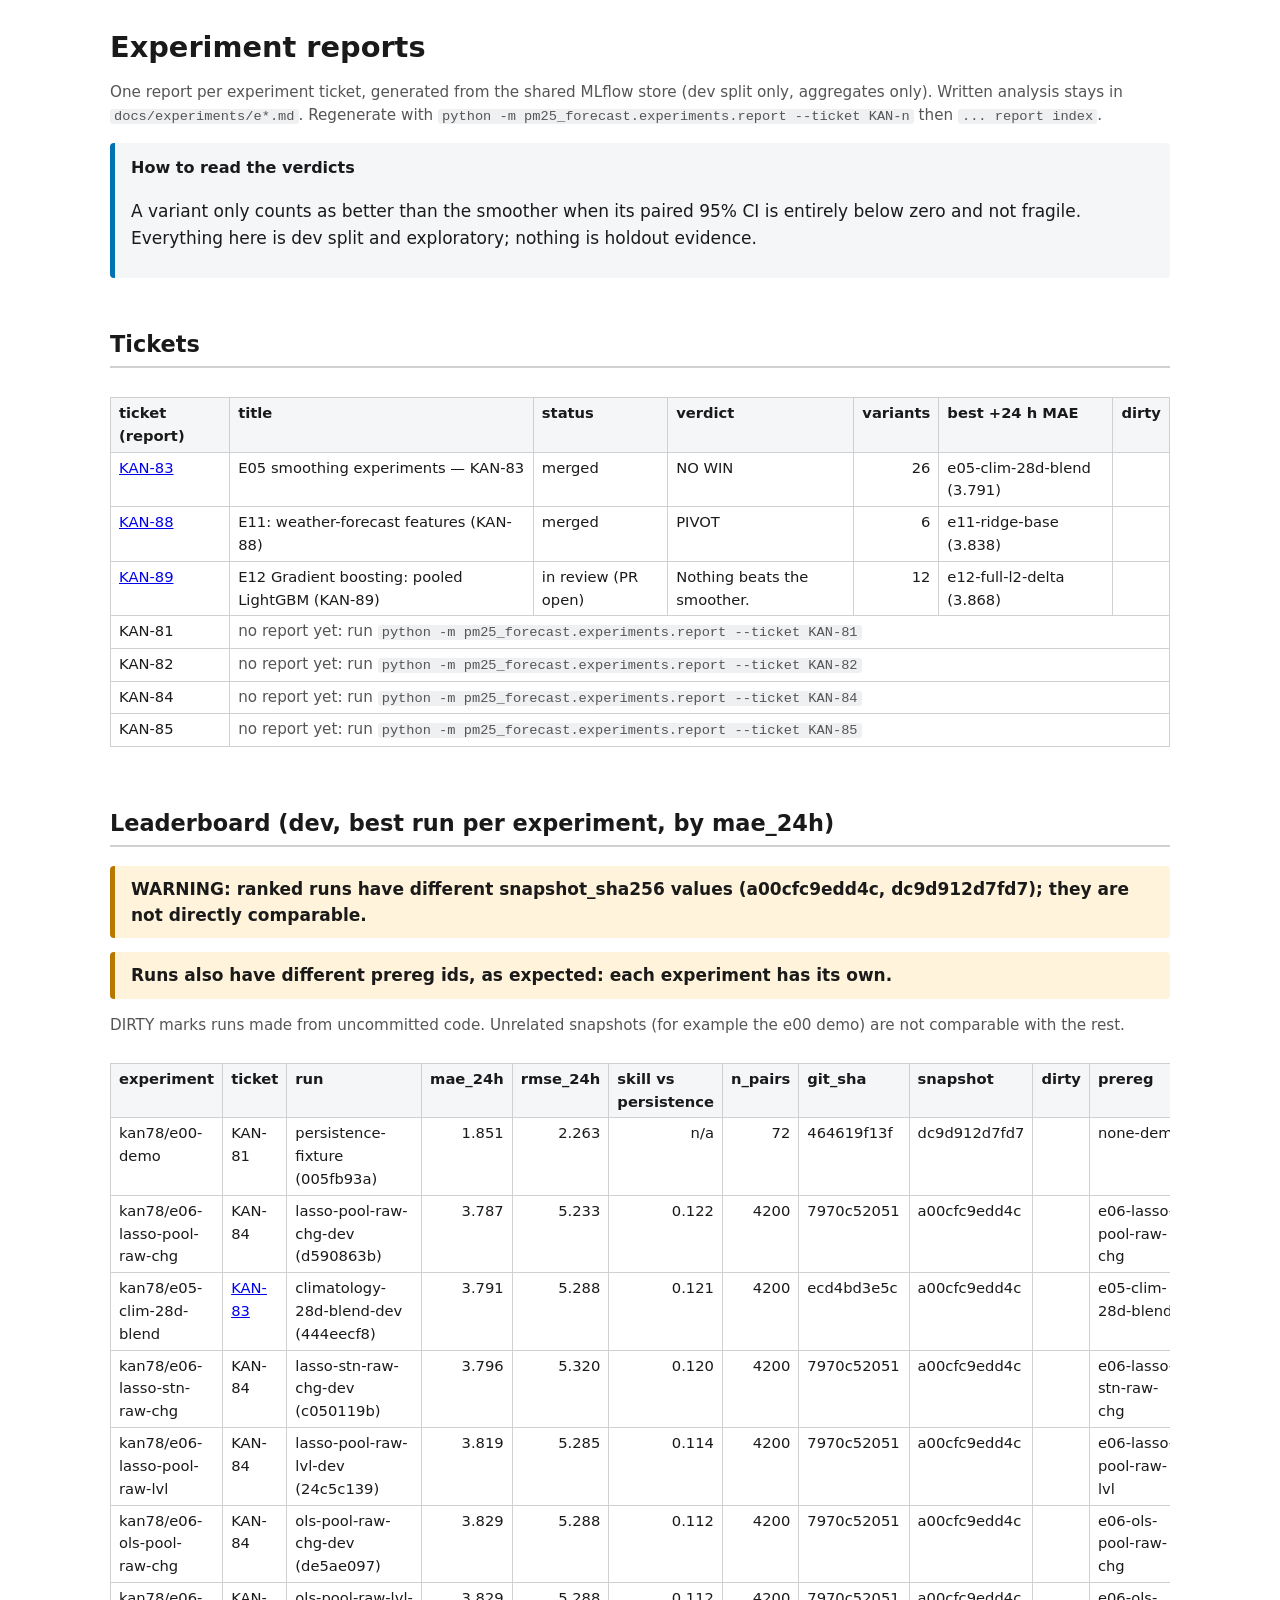
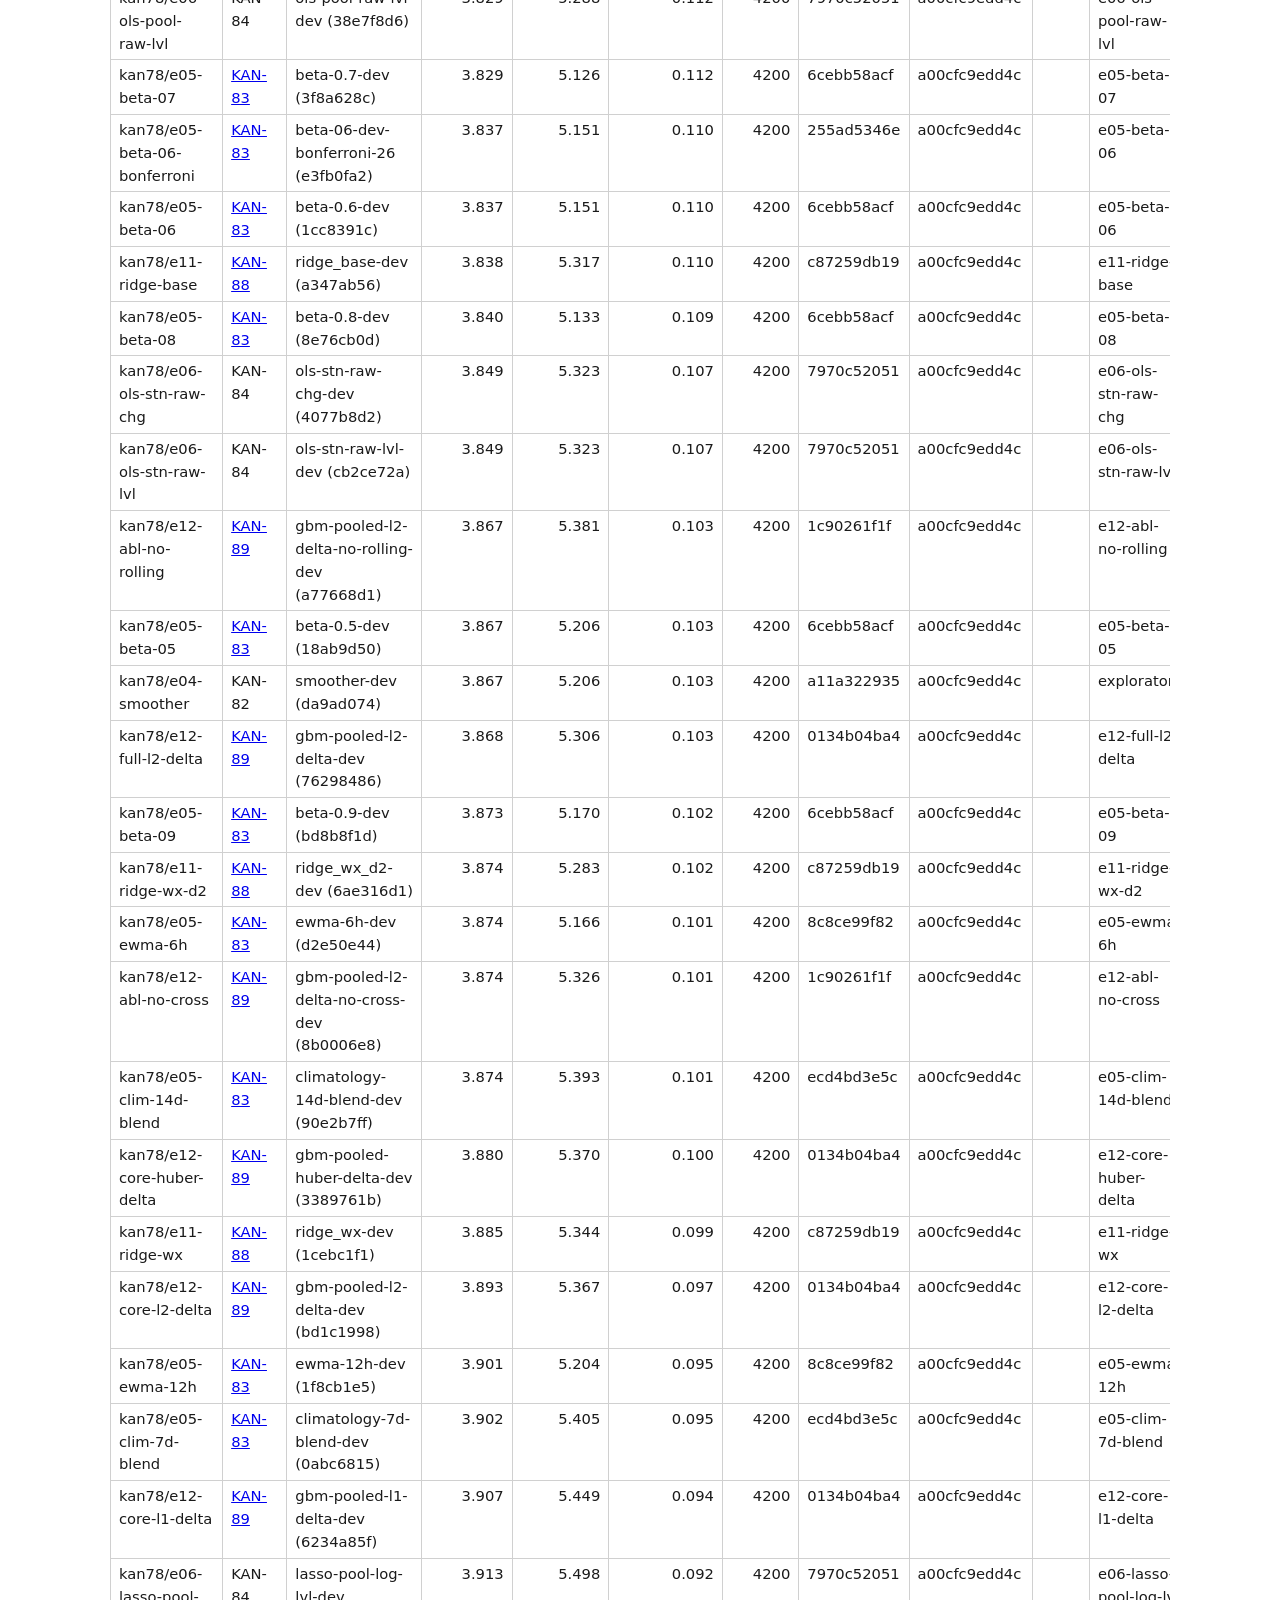
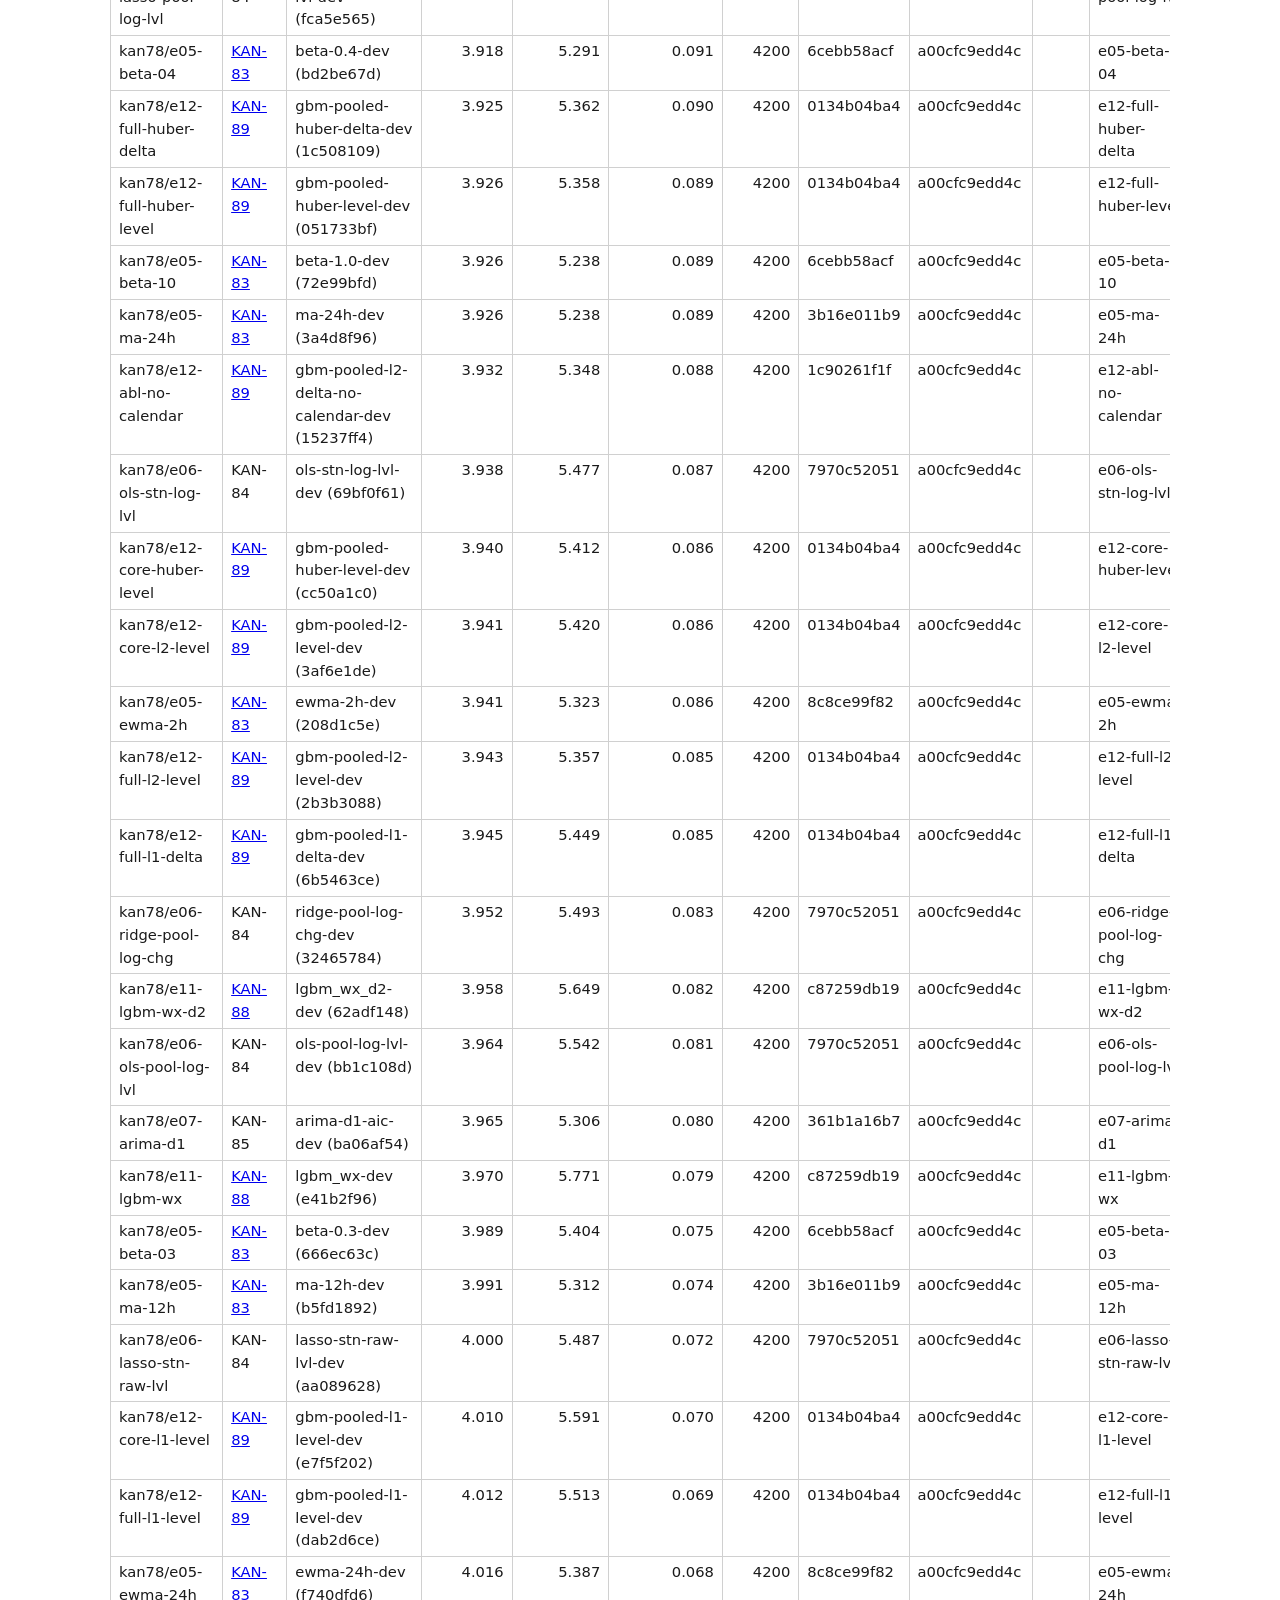
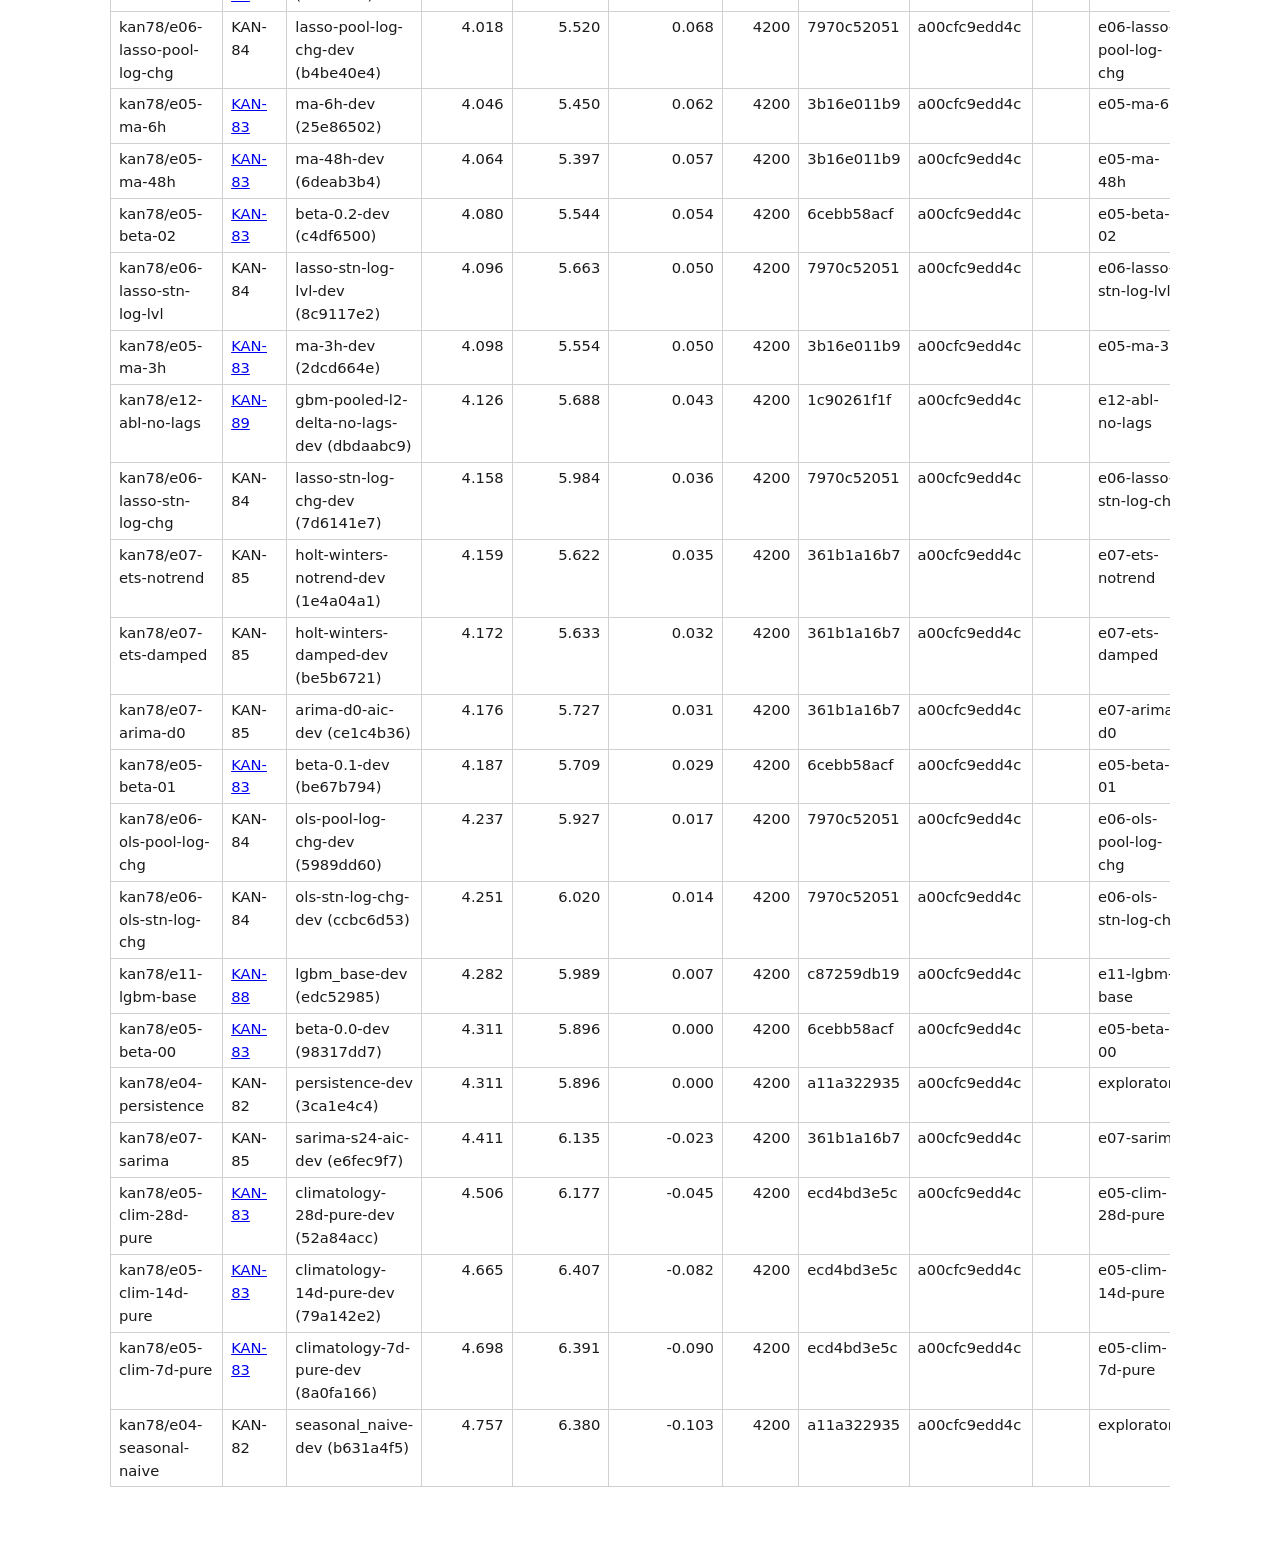
==== docs/experiments/reports/index.html @ 8dc2d12c "KAN-97: HTML experiment report generator, example reports for KAN-83, KAN-88, KAN-89 Co-Authored-By:" ====
<!doctype html><html lang="en"><head><meta charset="utf-8"><meta name="viewport" content="width=device-width,initial-scale=1"><title>Experiment reports</title><style>
:root{--ink:#1a1a1a;--muted:#555;--line:#d0d0d0;--bg:#fff;--soft:#f4f6f8;--blue:#0072B2;--warn:#FFF4DB;--warnb:#B87800}
*{box-sizing:border-box}
body{font:17px/1.55 system-ui,-apple-system,"Segoe UI",Roboto,sans-serif;color:var(--ink);background:var(--bg);margin:0}
main{max-width:1100px;margin:0 auto;padding:24px 20px 64px}
h1{font-size:1.8rem;line-height:1.25;margin:.2em 0}
h2{font-size:1.4rem;margin-top:2.2em;border-bottom:2px solid var(--line);padding-bottom:.2em}
h3{font-size:1.2rem;margin:1.6em 0 .5em}
.meta{color:var(--muted);font-size:.95rem}
.chip{display:inline-block;border:1px solid var(--line);border-radius:12px;padding:1px 10px;margin:2px 4px 2px 0;font-size:.9rem;background:var(--soft)}
.box{background:var(--soft);border-left:5px solid var(--blue);padding:10px 16px;border-radius:4px;margin:14px 0}
.box h4{margin:.2em 0 .4em;font-size:1rem}
.warn{background:var(--warn);border-left-color:var(--warnb)}
.plot-grid{display:grid;grid-template-columns:minmax(0,2fr) minmax(220px,1fr);gap:18px;align-items:start}
@media (max-width:860px){.plot-grid{grid-template-columns:1fr}}
figure{margin:0}
figure img{max-width:100%;height:auto;border:1px solid var(--line)}
figcaption{font-size:.95rem;color:var(--muted);margin-top:6px}
.scroll{overflow-x:auto}
table{border-collapse:collapse;font-size:.92rem;margin:10px 0}
th,td{border:1px solid var(--line);padding:4px 8px;text-align:left;vertical-align:top}
th{background:var(--soft)}
td.n{text-align:right;font-variant-numeric:tabular-nums}
code{background:#eef0f2;padding:0 4px;border-radius:3px;font-size:.9em}
pre{background:#eef0f2;padding:10px;overflow-x:auto}
.tag{font-weight:600}
.narr{border-top:1px solid var(--line);margin-top:8px}
dl dt{font-weight:600;margin-top:.6em}dl dd{margin:0 0 0 1em}
</style></head><body><main><h1>Experiment reports</h1><p class="meta">One report per experiment ticket, generated from the shared MLflow store (dev split only, aggregates only). Written analysis stays in <code>docs/experiments/e*.md</code>. Regenerate with <code>python -m pm25_forecast.experiments.report --ticket KAN-n</code> then <code>... report index</code>.</p><div class="box"><h4>How to read the verdicts</h4><p>A variant only counts as better than the smoother when its paired 95% CI is entirely below zero and not fragile. Everything here is dev split and exploratory; nothing is holdout evidence.</p></div><h2>Tickets</h2><div class='scroll'><table><thead><tr><th>ticket (report)</th><th>title</th><th>status</th><th>verdict</th><th>variants</th><th>best +24 h MAE</th><th>dirty</th></tr></thead><tbody><tr><td><a href="KAN-83.html">KAN-83</a></td><td>E05 smoothing experiments — KAN-83</td><td>merged</td><td>NO WIN</td><td class='n'>26</td><td>e05-clim-28d-blend (3.791)</td><td></td></tr><tr><td><a href="KAN-88.html">KAN-88</a></td><td>E11: weather-forecast features (KAN-88)</td><td>merged</td><td>PIVOT</td><td class='n'>6</td><td>e11-ridge-base (3.838)</td><td></td></tr><tr><td><a href="KAN-89.html">KAN-89</a></td><td>E12 Gradient boosting: pooled LightGBM (KAN-89)</td><td>in review (PR open)</td><td>Nothing beats the smoother.</td><td class='n'>12</td><td>e12-full-l2-delta (3.868)</td><td></td></tr><tr><td>KAN-81</td><td colspan=6 class='meta'>no report yet: run <code>python -m pm25_forecast.experiments.report --ticket KAN-81</code></td></tr><tr><td>KAN-82</td><td colspan=6 class='meta'>no report yet: run <code>python -m pm25_forecast.experiments.report --ticket KAN-82</code></td></tr><tr><td>KAN-84</td><td colspan=6 class='meta'>no report yet: run <code>python -m pm25_forecast.experiments.report --ticket KAN-84</code></td></tr><tr><td>KAN-85</td><td colspan=6 class='meta'>no report yet: run <code>python -m pm25_forecast.experiments.report --ticket KAN-85</code></td></tr></tbody></table></div><h2>Leaderboard (dev, best run per experiment, by mae_24h)</h2><div class="box warn"><strong>WARNING: ranked runs have different snapshot_sha256 values (a00cfc9edd4c, dc9d912d7fd7); they are not directly comparable.</strong></div><div class="box warn"><strong>Runs also have different prereg ids, as expected: each experiment has its own.</strong></div><p class='meta'>DIRTY marks runs made from uncommitted code. Unrelated snapshots (for example the e00 demo) are not comparable with the rest.</p><div class='scroll'><table><thead><tr><th>experiment</th><th>ticket</th><th>run</th><th>mae_24h</th><th>rmse_24h</th><th>skill vs persistence</th><th>n_pairs</th><th>git_sha</th><th>snapshot</th><th>dirty</th><th>prereg</th></tr></thead><tbody><tr><td>kan78/e00-demo</td><td>KAN-81</td><td>persistence-fixture (005fb93a)</td><td class=n>1.851</td><td class=n>2.263</td><td class=n>n/a</td><td class=n>72</td><td>464619f13f</td><td>dc9d912d7fd7</td><td></td><td>none-demo</td></tr><tr><td>kan78/e06-lasso-pool-raw-chg</td><td>KAN-84</td><td>lasso-pool-raw-chg-dev (d590863b)</td><td class=n>3.787</td><td class=n>5.233</td><td class=n>0.122</td><td class=n>4200</td><td>7970c52051</td><td>a00cfc9edd4c</td><td></td><td>e06-lasso-pool-raw-chg</td></tr><tr><td>kan78/e05-clim-28d-blend</td><td><a href="KAN-83.html">KAN-83</a></td><td>climatology-28d-blend-dev (444eecf8)</td><td class=n>3.791</td><td class=n>5.288</td><td class=n>0.121</td><td class=n>4200</td><td>ecd4bd3e5c</td><td>a00cfc9edd4c</td><td></td><td>e05-clim-28d-blend</td></tr><tr><td>kan78/e06-lasso-stn-raw-chg</td><td>KAN-84</td><td>lasso-stn-raw-chg-dev (c050119b)</td><td class=n>3.796</td><td class=n>5.320</td><td class=n>0.120</td><td class=n>4200</td><td>7970c52051</td><td>a00cfc9edd4c</td><td></td><td>e06-lasso-stn-raw-chg</td></tr><tr><td>kan78/e06-lasso-pool-raw-lvl</td><td>KAN-84</td><td>lasso-pool-raw-lvl-dev (24c5c139)</td><td class=n>3.819</td><td class=n>5.285</td><td class=n>0.114</td><td class=n>4200</td><td>7970c52051</td><td>a00cfc9edd4c</td><td></td><td>e06-lasso-pool-raw-lvl</td></tr><tr><td>kan78/e06-ols-pool-raw-chg</td><td>KAN-84</td><td>ols-pool-raw-chg-dev (de5ae097)</td><td class=n>3.829</td><td class=n>5.288</td><td class=n>0.112</td><td class=n>4200</td><td>7970c52051</td><td>a00cfc9edd4c</td><td></td><td>e06-ols-pool-raw-chg</td></tr><tr><td>kan78/e06-ols-pool-raw-lvl</td><td>KAN-84</td><td>ols-pool-raw-lvl-dev (38e7f8d6)</td><td class=n>3.829</td><td class=n>5.288</td><td class=n>0.112</td><td class=n>4200</td><td>7970c52051</td><td>a00cfc9edd4c</td><td></td><td>e06-ols-pool-raw-lvl</td></tr><tr><td>kan78/e05-beta-07</td><td><a href="KAN-83.html">KAN-83</a></td><td>beta-0.7-dev (3f8a628c)</td><td class=n>3.829</td><td class=n>5.126</td><td class=n>0.112</td><td class=n>4200</td><td>6cebb58acf</td><td>a00cfc9edd4c</td><td></td><td>e05-beta-07</td></tr><tr><td>kan78/e05-beta-06-bonferroni</td><td><a href="KAN-83.html">KAN-83</a></td><td>beta-06-dev-bonferroni-26 (e3fb0fa2)</td><td class=n>3.837</td><td class=n>5.151</td><td class=n>0.110</td><td class=n>4200</td><td>255ad5346e</td><td>a00cfc9edd4c</td><td></td><td>e05-beta-06</td></tr><tr><td>kan78/e05-beta-06</td><td><a href="KAN-83.html">KAN-83</a></td><td>beta-0.6-dev (1cc8391c)</td><td class=n>3.837</td><td class=n>5.151</td><td class=n>0.110</td><td class=n>4200</td><td>6cebb58acf</td><td>a00cfc9edd4c</td><td></td><td>e05-beta-06</td></tr><tr><td>kan78/e11-ridge-base</td><td><a href="KAN-88.html">KAN-88</a></td><td>ridge_base-dev (a347ab56)</td><td class=n>3.838</td><td class=n>5.317</td><td class=n>0.110</td><td class=n>4200</td><td>c87259db19</td><td>a00cfc9edd4c</td><td></td><td>e11-ridge-base</td></tr><tr><td>kan78/e05-beta-08</td><td><a href="KAN-83.html">KAN-83</a></td><td>beta-0.8-dev (8e76cb0d)</td><td class=n>3.840</td><td class=n>5.133</td><td class=n>0.109</td><td class=n>4200</td><td>6cebb58acf</td><td>a00cfc9edd4c</td><td></td><td>e05-beta-08</td></tr><tr><td>kan78/e06-ols-stn-raw-chg</td><td>KAN-84</td><td>ols-stn-raw-chg-dev (4077b8d2)</td><td class=n>3.849</td><td class=n>5.323</td><td class=n>0.107</td><td class=n>4200</td><td>7970c52051</td><td>a00cfc9edd4c</td><td></td><td>e06-ols-stn-raw-chg</td></tr><tr><td>kan78/e06-ols-stn-raw-lvl</td><td>KAN-84</td><td>ols-stn-raw-lvl-dev (cb2ce72a)</td><td class=n>3.849</td><td class=n>5.323</td><td class=n>0.107</td><td class=n>4200</td><td>7970c52051</td><td>a00cfc9edd4c</td><td></td><td>e06-ols-stn-raw-lvl</td></tr><tr><td>kan78/e12-abl-no-rolling</td><td><a href="KAN-89.html">KAN-89</a></td><td>gbm-pooled-l2-delta-no-rolling-dev (a77668d1)</td><td class=n>3.867</td><td class=n>5.381</td><td class=n>0.103</td><td class=n>4200</td><td>1c90261f1f</td><td>a00cfc9edd4c</td><td></td><td>e12-abl-no-rolling</td></tr><tr><td>kan78/e05-beta-05</td><td><a href="KAN-83.html">KAN-83</a></td><td>beta-0.5-dev (18ab9d50)</td><td class=n>3.867</td><td class=n>5.206</td><td class=n>0.103</td><td class=n>4200</td><td>6cebb58acf</td><td>a00cfc9edd4c</td><td></td><td>e05-beta-05</td></tr><tr><td>kan78/e04-smoother</td><td>KAN-82</td><td>smoother-dev (da9ad074)</td><td class=n>3.867</td><td class=n>5.206</td><td class=n>0.103</td><td class=n>4200</td><td>a11a322935</td><td>a00cfc9edd4c</td><td></td><td>exploratory</td></tr><tr><td>kan78/e12-full-l2-delta</td><td><a href="KAN-89.html">KAN-89</a></td><td>gbm-pooled-l2-delta-dev (76298486)</td><td class=n>3.868</td><td class=n>5.306</td><td class=n>0.103</td><td class=n>4200</td><td>0134b04ba4</td><td>a00cfc9edd4c</td><td></td><td>e12-full-l2-delta</td></tr><tr><td>kan78/e05-beta-09</td><td><a href="KAN-83.html">KAN-83</a></td><td>beta-0.9-dev (bd8b8f1d)</td><td class=n>3.873</td><td class=n>5.170</td><td class=n>0.102</td><td class=n>4200</td><td>6cebb58acf</td><td>a00cfc9edd4c</td><td></td><td>e05-beta-09</td></tr><tr><td>kan78/e11-ridge-wx-d2</td><td><a href="KAN-88.html">KAN-88</a></td><td>ridge_wx_d2-dev (6ae316d1)</td><td class=n>3.874</td><td class=n>5.283</td><td class=n>0.102</td><td class=n>4200</td><td>c87259db19</td><td>a00cfc9edd4c</td><td></td><td>e11-ridge-wx-d2</td></tr><tr><td>kan78/e05-ewma-6h</td><td><a href="KAN-83.html">KAN-83</a></td><td>ewma-6h-dev (d2e50e44)</td><td class=n>3.874</td><td class=n>5.166</td><td class=n>0.101</td><td class=n>4200</td><td>8c8ce99f82</td><td>a00cfc9edd4c</td><td></td><td>e05-ewma-6h</td></tr><tr><td>kan78/e12-abl-no-cross</td><td><a href="KAN-89.html">KAN-89</a></td><td>gbm-pooled-l2-delta-no-cross-dev (8b0006e8)</td><td class=n>3.874</td><td class=n>5.326</td><td class=n>0.101</td><td class=n>4200</td><td>1c90261f1f</td><td>a00cfc9edd4c</td><td></td><td>e12-abl-no-cross</td></tr><tr><td>kan78/e05-clim-14d-blend</td><td><a href="KAN-83.html">KAN-83</a></td><td>climatology-14d-blend-dev (90e2b7ff)</td><td class=n>3.874</td><td class=n>5.393</td><td class=n>0.101</td><td class=n>4200</td><td>ecd4bd3e5c</td><td>a00cfc9edd4c</td><td></td><td>e05-clim-14d-blend</td></tr><tr><td>kan78/e12-core-huber-delta</td><td><a href="KAN-89.html">KAN-89</a></td><td>gbm-pooled-huber-delta-dev (3389761b)</td><td class=n>3.880</td><td class=n>5.370</td><td class=n>0.100</td><td class=n>4200</td><td>0134b04ba4</td><td>a00cfc9edd4c</td><td></td><td>e12-core-huber-delta</td></tr><tr><td>kan78/e11-ridge-wx</td><td><a href="KAN-88.html">KAN-88</a></td><td>ridge_wx-dev (1cebc1f1)</td><td class=n>3.885</td><td class=n>5.344</td><td class=n>0.099</td><td class=n>4200</td><td>c87259db19</td><td>a00cfc9edd4c</td><td></td><td>e11-ridge-wx</td></tr><tr><td>kan78/e12-core-l2-delta</td><td><a href="KAN-89.html">KAN-89</a></td><td>gbm-pooled-l2-delta-dev (bd1c1998)</td><td class=n>3.893</td><td class=n>5.367</td><td class=n>0.097</td><td class=n>4200</td><td>0134b04ba4</td><td>a00cfc9edd4c</td><td></td><td>e12-core-l2-delta</td></tr><tr><td>kan78/e05-ewma-12h</td><td><a href="KAN-83.html">KAN-83</a></td><td>ewma-12h-dev (1f8cb1e5)</td><td class=n>3.901</td><td class=n>5.204</td><td class=n>0.095</td><td class=n>4200</td><td>8c8ce99f82</td><td>a00cfc9edd4c</td><td></td><td>e05-ewma-12h</td></tr><tr><td>kan78/e05-clim-7d-blend</td><td><a href="KAN-83.html">KAN-83</a></td><td>climatology-7d-blend-dev (0abc6815)</td><td class=n>3.902</td><td class=n>5.405</td><td class=n>0.095</td><td class=n>4200</td><td>ecd4bd3e5c</td><td>a00cfc9edd4c</td><td></td><td>e05-clim-7d-blend</td></tr><tr><td>kan78/e12-core-l1-delta</td><td><a href="KAN-89.html">KAN-89</a></td><td>gbm-pooled-l1-delta-dev (6234a85f)</td><td class=n>3.907</td><td class=n>5.449</td><td class=n>0.094</td><td class=n>4200</td><td>0134b04ba4</td><td>a00cfc9edd4c</td><td></td><td>e12-core-l1-delta</td></tr><tr><td>kan78/e06-lasso-pool-log-lvl</td><td>KAN-84</td><td>lasso-pool-log-lvl-dev (fca5e565)</td><td class=n>3.913</td><td class=n>5.498</td><td class=n>0.092</td><td class=n>4200</td><td>7970c52051</td><td>a00cfc9edd4c</td><td></td><td>e06-lasso-pool-log-lvl</td></tr><tr><td>kan78/e05-beta-04</td><td><a href="KAN-83.html">KAN-83</a></td><td>beta-0.4-dev (bd2be67d)</td><td class=n>3.918</td><td class=n>5.291</td><td class=n>0.091</td><td class=n>4200</td><td>6cebb58acf</td><td>a00cfc9edd4c</td><td></td><td>e05-beta-04</td></tr><tr><td>kan78/e12-full-huber-delta</td><td><a href="KAN-89.html">KAN-89</a></td><td>gbm-pooled-huber-delta-dev (1c508109)</td><td class=n>3.925</td><td class=n>5.362</td><td class=n>0.090</td><td class=n>4200</td><td>0134b04ba4</td><td>a00cfc9edd4c</td><td></td><td>e12-full-huber-delta</td></tr><tr><td>kan78/e12-full-huber-level</td><td><a href="KAN-89.html">KAN-89</a></td><td>gbm-pooled-huber-level-dev (051733bf)</td><td class=n>3.926</td><td class=n>5.358</td><td class=n>0.089</td><td class=n>4200</td><td>0134b04ba4</td><td>a00cfc9edd4c</td><td></td><td>e12-full-huber-level</td></tr><tr><td>kan78/e05-beta-10</td><td><a href="KAN-83.html">KAN-83</a></td><td>beta-1.0-dev (72e99bfd)</td><td class=n>3.926</td><td class=n>5.238</td><td class=n>0.089</td><td class=n>4200</td><td>6cebb58acf</td><td>a00cfc9edd4c</td><td></td><td>e05-beta-10</td></tr><tr><td>kan78/e05-ma-24h</td><td><a href="KAN-83.html">KAN-83</a></td><td>ma-24h-dev (3a4d8f96)</td><td class=n>3.926</td><td class=n>5.238</td><td class=n>0.089</td><td class=n>4200</td><td>3b16e011b9</td><td>a00cfc9edd4c</td><td></td><td>e05-ma-24h</td></tr><tr><td>kan78/e12-abl-no-calendar</td><td><a href="KAN-89.html">KAN-89</a></td><td>gbm-pooled-l2-delta-no-calendar-dev (15237ff4)</td><td class=n>3.932</td><td class=n>5.348</td><td class=n>0.088</td><td class=n>4200</td><td>1c90261f1f</td><td>a00cfc9edd4c</td><td></td><td>e12-abl-no-calendar</td></tr><tr><td>kan78/e06-ols-stn-log-lvl</td><td>KAN-84</td><td>ols-stn-log-lvl-dev (69bf0f61)</td><td class=n>3.938</td><td class=n>5.477</td><td class=n>0.087</td><td class=n>4200</td><td>7970c52051</td><td>a00cfc9edd4c</td><td></td><td>e06-ols-stn-log-lvl</td></tr><tr><td>kan78/e12-core-huber-level</td><td><a href="KAN-89.html">KAN-89</a></td><td>gbm-pooled-huber-level-dev (cc50a1c0)</td><td class=n>3.940</td><td class=n>5.412</td><td class=n>0.086</td><td class=n>4200</td><td>0134b04ba4</td><td>a00cfc9edd4c</td><td></td><td>e12-core-huber-level</td></tr><tr><td>kan78/e12-core-l2-level</td><td><a href="KAN-89.html">KAN-89</a></td><td>gbm-pooled-l2-level-dev (3af6e1de)</td><td class=n>3.941</td><td class=n>5.420</td><td class=n>0.086</td><td class=n>4200</td><td>0134b04ba4</td><td>a00cfc9edd4c</td><td></td><td>e12-core-l2-level</td></tr><tr><td>kan78/e05-ewma-2h</td><td><a href="KAN-83.html">KAN-83</a></td><td>ewma-2h-dev (208d1c5e)</td><td class=n>3.941</td><td class=n>5.323</td><td class=n>0.086</td><td class=n>4200</td><td>8c8ce99f82</td><td>a00cfc9edd4c</td><td></td><td>e05-ewma-2h</td></tr><tr><td>kan78/e12-full-l2-level</td><td><a href="KAN-89.html">KAN-89</a></td><td>gbm-pooled-l2-level-dev (2b3b3088)</td><td class=n>3.943</td><td class=n>5.357</td><td class=n>0.085</td><td class=n>4200</td><td>0134b04ba4</td><td>a00cfc9edd4c</td><td></td><td>e12-full-l2-level</td></tr><tr><td>kan78/e12-full-l1-delta</td><td><a href="KAN-89.html">KAN-89</a></td><td>gbm-pooled-l1-delta-dev (6b5463ce)</td><td class=n>3.945</td><td class=n>5.449</td><td class=n>0.085</td><td class=n>4200</td><td>0134b04ba4</td><td>a00cfc9edd4c</td><td></td><td>e12-full-l1-delta</td></tr><tr><td>kan78/e06-ridge-pool-log-chg</td><td>KAN-84</td><td>ridge-pool-log-chg-dev (32465784)</td><td class=n>3.952</td><td class=n>5.493</td><td class=n>0.083</td><td class=n>4200</td><td>7970c52051</td><td>a00cfc9edd4c</td><td></td><td>e06-ridge-pool-log-chg</td></tr><tr><td>kan78/e11-lgbm-wx-d2</td><td><a href="KAN-88.html">KAN-88</a></td><td>lgbm_wx_d2-dev (62adf148)</td><td class=n>3.958</td><td class=n>5.649</td><td class=n>0.082</td><td class=n>4200</td><td>c87259db19</td><td>a00cfc9edd4c</td><td></td><td>e11-lgbm-wx-d2</td></tr><tr><td>kan78/e06-ols-pool-log-lvl</td><td>KAN-84</td><td>ols-pool-log-lvl-dev (bb1c108d)</td><td class=n>3.964</td><td class=n>5.542</td><td class=n>0.081</td><td class=n>4200</td><td>7970c52051</td><td>a00cfc9edd4c</td><td></td><td>e06-ols-pool-log-lvl</td></tr><tr><td>kan78/e07-arima-d1</td><td>KAN-85</td><td>arima-d1-aic-dev (ba06af54)</td><td class=n>3.965</td><td class=n>5.306</td><td class=n>0.080</td><td class=n>4200</td><td>361b1a16b7</td><td>a00cfc9edd4c</td><td></td><td>e07-arima-d1</td></tr><tr><td>kan78/e11-lgbm-wx</td><td><a href="KAN-88.html">KAN-88</a></td><td>lgbm_wx-dev (e41b2f96)</td><td class=n>3.970</td><td class=n>5.771</td><td class=n>0.079</td><td class=n>4200</td><td>c87259db19</td><td>a00cfc9edd4c</td><td></td><td>e11-lgbm-wx</td></tr><tr><td>kan78/e05-beta-03</td><td><a href="KAN-83.html">KAN-83</a></td><td>beta-0.3-dev (666ec63c)</td><td class=n>3.989</td><td class=n>5.404</td><td class=n>0.075</td><td class=n>4200</td><td>6cebb58acf</td><td>a00cfc9edd4c</td><td></td><td>e05-beta-03</td></tr><tr><td>kan78/e05-ma-12h</td><td><a href="KAN-83.html">KAN-83</a></td><td>ma-12h-dev (b5fd1892)</td><td class=n>3.991</td><td class=n>5.312</td><td class=n>0.074</td><td class=n>4200</td><td>3b16e011b9</td><td>a00cfc9edd4c</td><td></td><td>e05-ma-12h</td></tr><tr><td>kan78/e06-lasso-stn-raw-lvl</td><td>KAN-84</td><td>lasso-stn-raw-lvl-dev (aa089628)</td><td class=n>4.000</td><td class=n>5.487</td><td class=n>0.072</td><td class=n>4200</td><td>7970c52051</td><td>a00cfc9edd4c</td><td></td><td>e06-lasso-stn-raw-lvl</td></tr><tr><td>kan78/e12-core-l1-level</td><td><a href="KAN-89.html">KAN-89</a></td><td>gbm-pooled-l1-level-dev (e7f5f202)</td><td class=n>4.010</td><td class=n>5.591</td><td class=n>0.070</td><td class=n>4200</td><td>0134b04ba4</td><td>a00cfc9edd4c</td><td></td><td>e12-core-l1-level</td></tr><tr><td>kan78/e12-full-l1-level</td><td><a href="KAN-89.html">KAN-89</a></td><td>gbm-pooled-l1-level-dev (dab2d6ce)</td><td class=n>4.012</td><td class=n>5.513</td><td class=n>0.069</td><td class=n>4200</td><td>0134b04ba4</td><td>a00cfc9edd4c</td><td></td><td>e12-full-l1-level</td></tr><tr><td>kan78/e05-ewma-24h</td><td><a href="KAN-83.html">KAN-83</a></td><td>ewma-24h-dev (f740dfd6)</td><td class=n>4.016</td><td class=n>5.387</td><td class=n>0.068</td><td class=n>4200</td><td>8c8ce99f82</td><td>a00cfc9edd4c</td><td></td><td>e05-ewma-24h</td></tr><tr><td>kan78/e06-lasso-pool-log-chg</td><td>KAN-84</td><td>lasso-pool-log-chg-dev (b4be40e4)</td><td class=n>4.018</td><td class=n>5.520</td><td class=n>0.068</td><td class=n>4200</td><td>7970c52051</td><td>a00cfc9edd4c</td><td></td><td>e06-lasso-pool-log-chg</td></tr><tr><td>kan78/e05-ma-6h</td><td><a href="KAN-83.html">KAN-83</a></td><td>ma-6h-dev (25e86502)</td><td class=n>4.046</td><td class=n>5.450</td><td class=n>0.062</td><td class=n>4200</td><td>3b16e011b9</td><td>a00cfc9edd4c</td><td></td><td>e05-ma-6h</td></tr><tr><td>kan78/e05-ma-48h</td><td><a href="KAN-83.html">KAN-83</a></td><td>ma-48h-dev (6deab3b4)</td><td class=n>4.064</td><td class=n>5.397</td><td class=n>0.057</td><td class=n>4200</td><td>3b16e011b9</td><td>a00cfc9edd4c</td><td></td><td>e05-ma-48h</td></tr><tr><td>kan78/e05-beta-02</td><td><a href="KAN-83.html">KAN-83</a></td><td>beta-0.2-dev (c4df6500)</td><td class=n>4.080</td><td class=n>5.544</td><td class=n>0.054</td><td class=n>4200</td><td>6cebb58acf</td><td>a00cfc9edd4c</td><td></td><td>e05-beta-02</td></tr><tr><td>kan78/e06-lasso-stn-log-lvl</td><td>KAN-84</td><td>lasso-stn-log-lvl-dev (8c9117e2)</td><td class=n>4.096</td><td class=n>5.663</td><td class=n>0.050</td><td class=n>4200</td><td>7970c52051</td><td>a00cfc9edd4c</td><td></td><td>e06-lasso-stn-log-lvl</td></tr><tr><td>kan78/e05-ma-3h</td><td><a href="KAN-83.html">KAN-83</a></td><td>ma-3h-dev (2dcd664e)</td><td class=n>4.098</td><td class=n>5.554</td><td class=n>0.050</td><td class=n>4200</td><td>3b16e011b9</td><td>a00cfc9edd4c</td><td></td><td>e05-ma-3h</td></tr><tr><td>kan78/e12-abl-no-lags</td><td><a href="KAN-89.html">KAN-89</a></td><td>gbm-pooled-l2-delta-no-lags-dev (dbdaabc9)</td><td class=n>4.126</td><td class=n>5.688</td><td class=n>0.043</td><td class=n>4200</td><td>1c90261f1f</td><td>a00cfc9edd4c</td><td></td><td>e12-abl-no-lags</td></tr><tr><td>kan78/e06-lasso-stn-log-chg</td><td>KAN-84</td><td>lasso-stn-log-chg-dev (7d6141e7)</td><td class=n>4.158</td><td class=n>5.984</td><td class=n>0.036</td><td class=n>4200</td><td>7970c52051</td><td>a00cfc9edd4c</td><td></td><td>e06-lasso-stn-log-chg</td></tr><tr><td>kan78/e07-ets-notrend</td><td>KAN-85</td><td>holt-winters-notrend-dev (1e4a04a1)</td><td class=n>4.159</td><td class=n>5.622</td><td class=n>0.035</td><td class=n>4200</td><td>361b1a16b7</td><td>a00cfc9edd4c</td><td></td><td>e07-ets-notrend</td></tr><tr><td>kan78/e07-ets-damped</td><td>KAN-85</td><td>holt-winters-damped-dev (be5b6721)</td><td class=n>4.172</td><td class=n>5.633</td><td class=n>0.032</td><td class=n>4200</td><td>361b1a16b7</td><td>a00cfc9edd4c</td><td></td><td>e07-ets-damped</td></tr><tr><td>kan78/e07-arima-d0</td><td>KAN-85</td><td>arima-d0-aic-dev (ce1c4b36)</td><td class=n>4.176</td><td class=n>5.727</td><td class=n>0.031</td><td class=n>4200</td><td>361b1a16b7</td><td>a00cfc9edd4c</td><td></td><td>e07-arima-d0</td></tr><tr><td>kan78/e05-beta-01</td><td><a href="KAN-83.html">KAN-83</a></td><td>beta-0.1-dev (be67b794)</td><td class=n>4.187</td><td class=n>5.709</td><td class=n>0.029</td><td class=n>4200</td><td>6cebb58acf</td><td>a00cfc9edd4c</td><td></td><td>e05-beta-01</td></tr><tr><td>kan78/e06-ols-pool-log-chg</td><td>KAN-84</td><td>ols-pool-log-chg-dev (5989dd60)</td><td class=n>4.237</td><td class=n>5.927</td><td class=n>0.017</td><td class=n>4200</td><td>7970c52051</td><td>a00cfc9edd4c</td><td></td><td>e06-ols-pool-log-chg</td></tr><tr><td>kan78/e06-ols-stn-log-chg</td><td>KAN-84</td><td>ols-stn-log-chg-dev (ccbc6d53)</td><td class=n>4.251</td><td class=n>6.020</td><td class=n>0.014</td><td class=n>4200</td><td>7970c52051</td><td>a00cfc9edd4c</td><td></td><td>e06-ols-stn-log-chg</td></tr><tr><td>kan78/e11-lgbm-base</td><td><a href="KAN-88.html">KAN-88</a></td><td>lgbm_base-dev (edc52985)</td><td class=n>4.282</td><td class=n>5.989</td><td class=n>0.007</td><td class=n>4200</td><td>c87259db19</td><td>a00cfc9edd4c</td><td></td><td>e11-lgbm-base</td></tr><tr><td>kan78/e05-beta-00</td><td><a href="KAN-83.html">KAN-83</a></td><td>beta-0.0-dev (98317dd7)</td><td class=n>4.311</td><td class=n>5.896</td><td class=n>0.000</td><td class=n>4200</td><td>6cebb58acf</td><td>a00cfc9edd4c</td><td></td><td>e05-beta-00</td></tr><tr><td>kan78/e04-persistence</td><td>KAN-82</td><td>persistence-dev (3ca1e4c4)</td><td class=n>4.311</td><td class=n>5.896</td><td class=n>0.000</td><td class=n>4200</td><td>a11a322935</td><td>a00cfc9edd4c</td><td></td><td>exploratory</td></tr><tr><td>kan78/e07-sarima</td><td>KAN-85</td><td>sarima-s24-aic-dev (e6fec9f7)</td><td class=n>4.411</td><td class=n>6.135</td><td class=n>-0.023</td><td class=n>4200</td><td>361b1a16b7</td><td>a00cfc9edd4c</td><td></td><td>e07-sarima</td></tr><tr><td>kan78/e05-clim-28d-pure</td><td><a href="KAN-83.html">KAN-83</a></td><td>climatology-28d-pure-dev (52a84acc)</td><td class=n>4.506</td><td class=n>6.177</td><td class=n>-0.045</td><td class=n>4200</td><td>ecd4bd3e5c</td><td>a00cfc9edd4c</td><td></td><td>e05-clim-28d-pure</td></tr><tr><td>kan78/e05-clim-14d-pure</td><td><a href="KAN-83.html">KAN-83</a></td><td>climatology-14d-pure-dev (79a142e2)</td><td class=n>4.665</td><td class=n>6.407</td><td class=n>-0.082</td><td class=n>4200</td><td>ecd4bd3e5c</td><td>a00cfc9edd4c</td><td></td><td>e05-clim-14d-pure</td></tr><tr><td>kan78/e05-clim-7d-pure</td><td><a href="KAN-83.html">KAN-83</a></td><td>climatology-7d-pure-dev (8a0fa166)</td><td class=n>4.698</td><td class=n>6.391</td><td class=n>-0.090</td><td class=n>4200</td><td>ecd4bd3e5c</td><td>a00cfc9edd4c</td><td></td><td>e05-clim-7d-pure</td></tr><tr><td>kan78/e04-seasonal-naive</td><td>KAN-82</td><td>seasonal_naive-dev (b631a4f5)</td><td class=n>4.757</td><td class=n>6.380</td><td class=n>-0.103</td><td class=n>4200</td><td>a11a322935</td><td>a00cfc9edd4c</td><td></td><td>exploratory</td></tr></tbody></table></div></main></body></html>
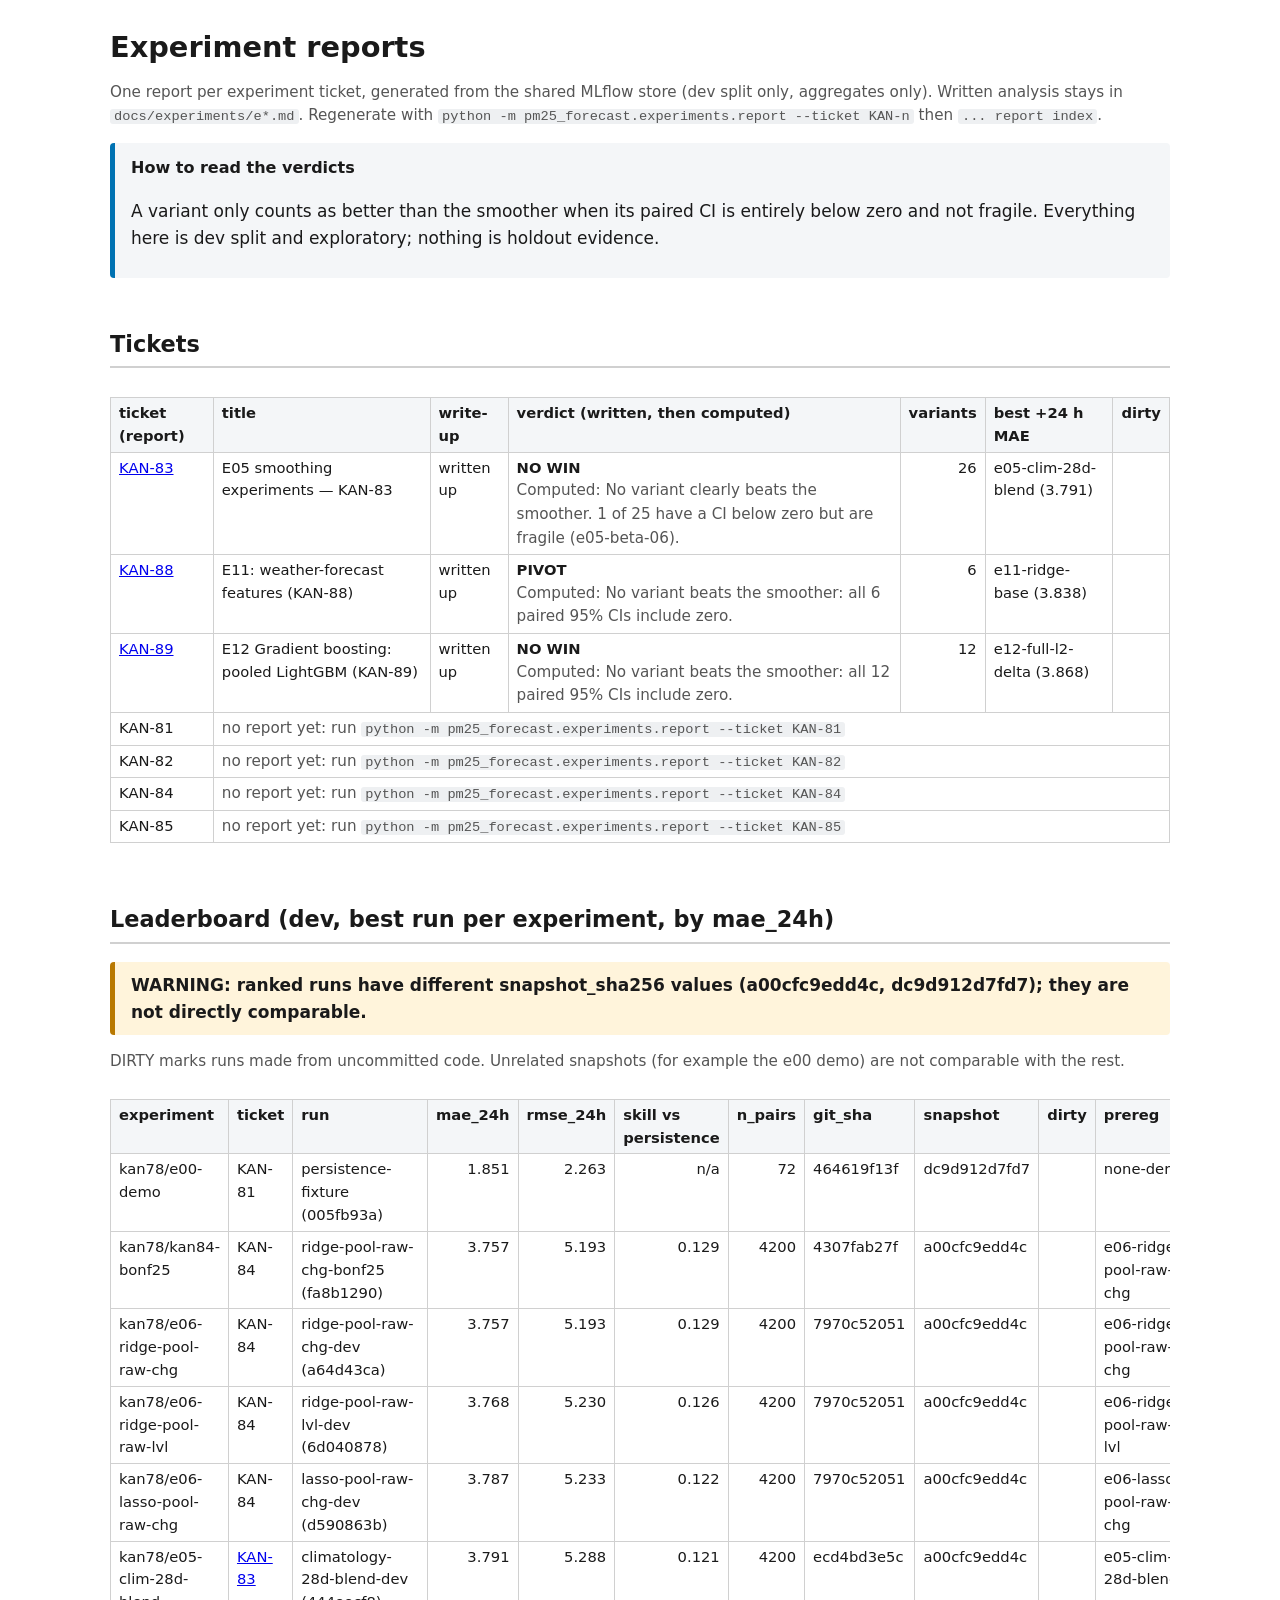
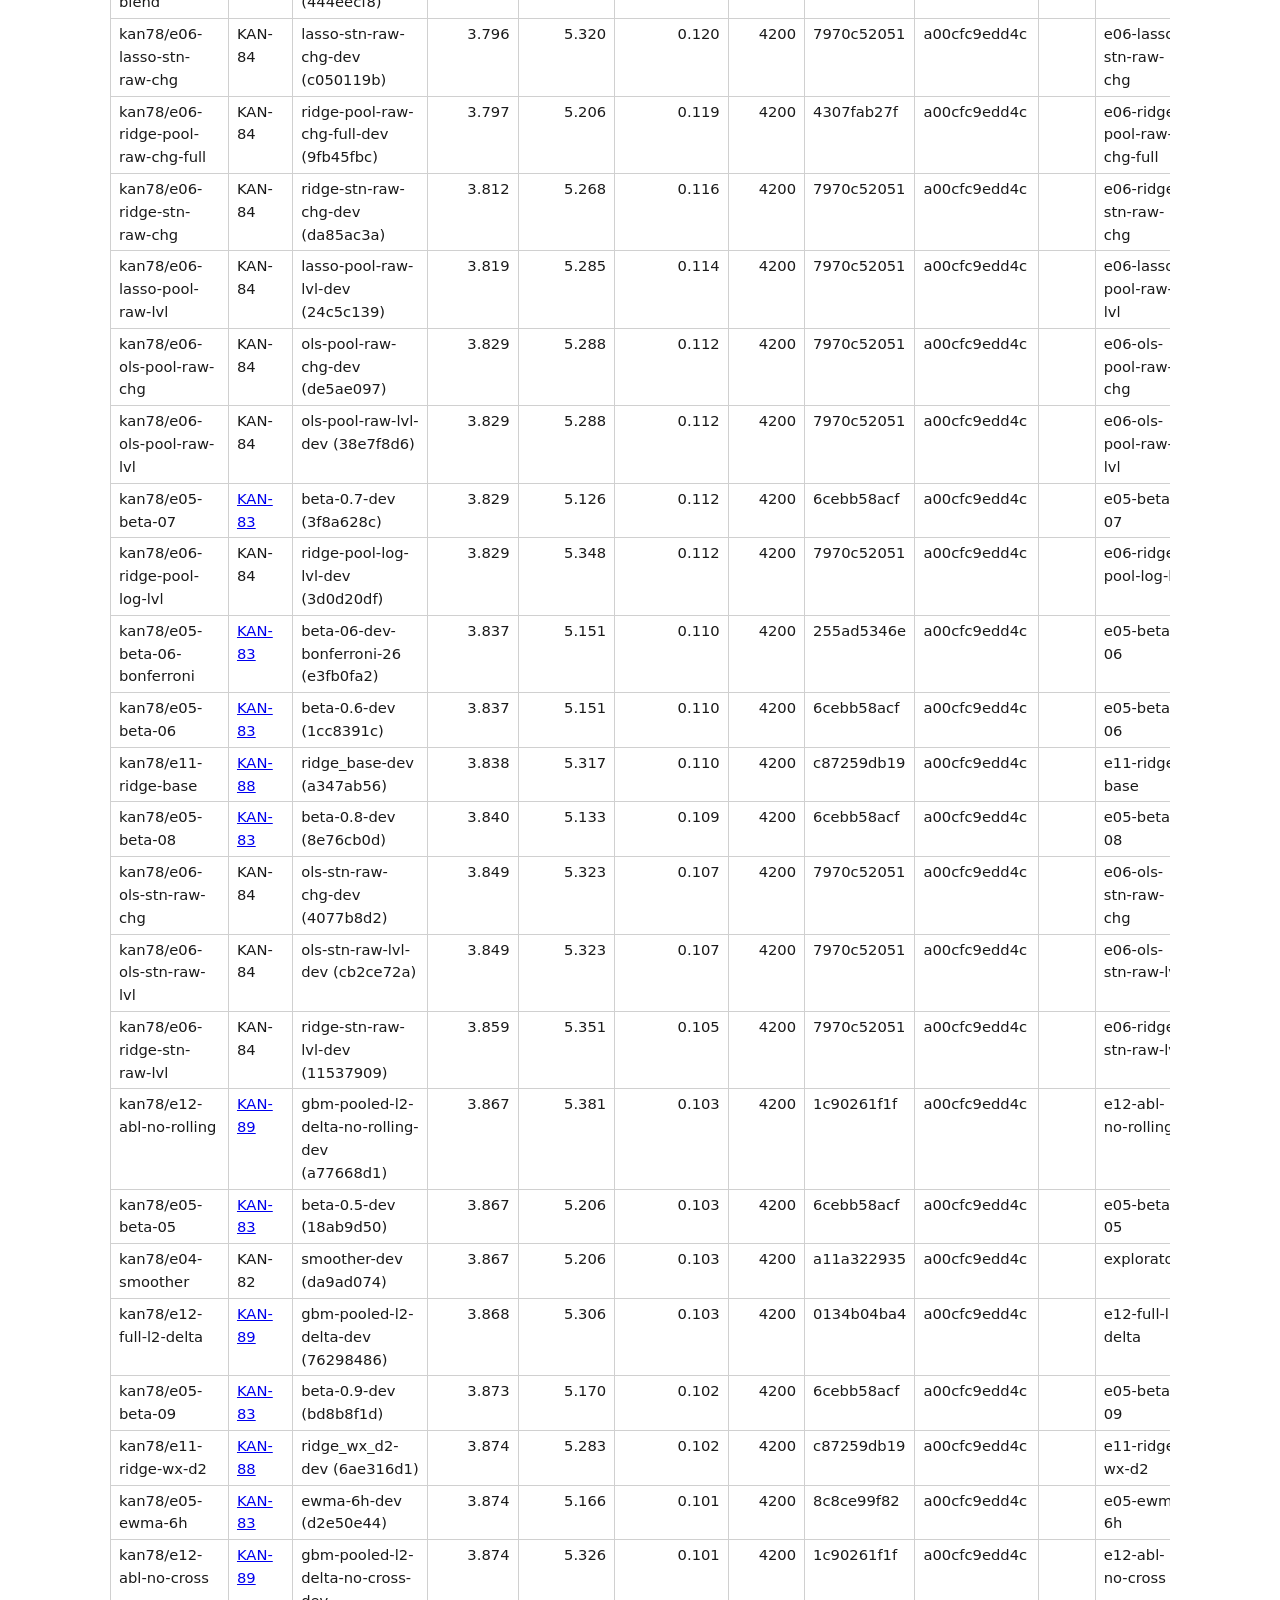
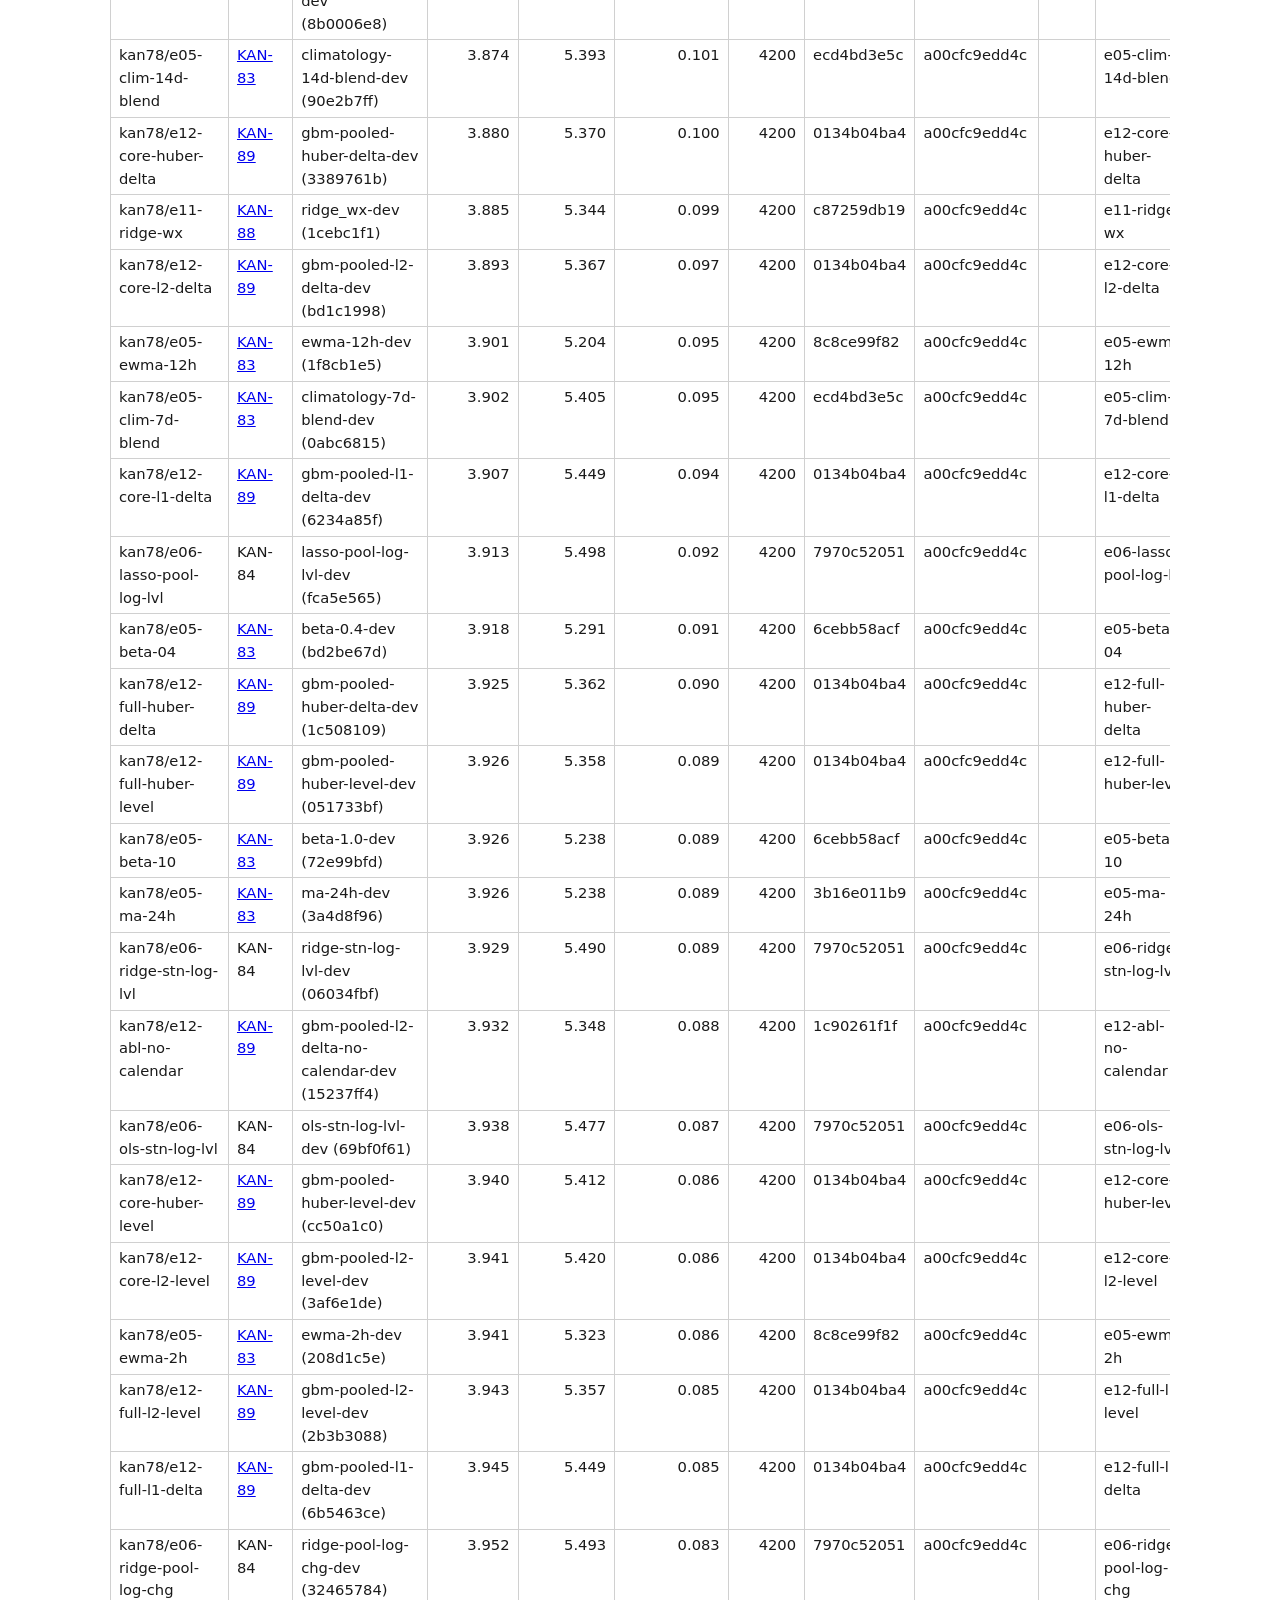
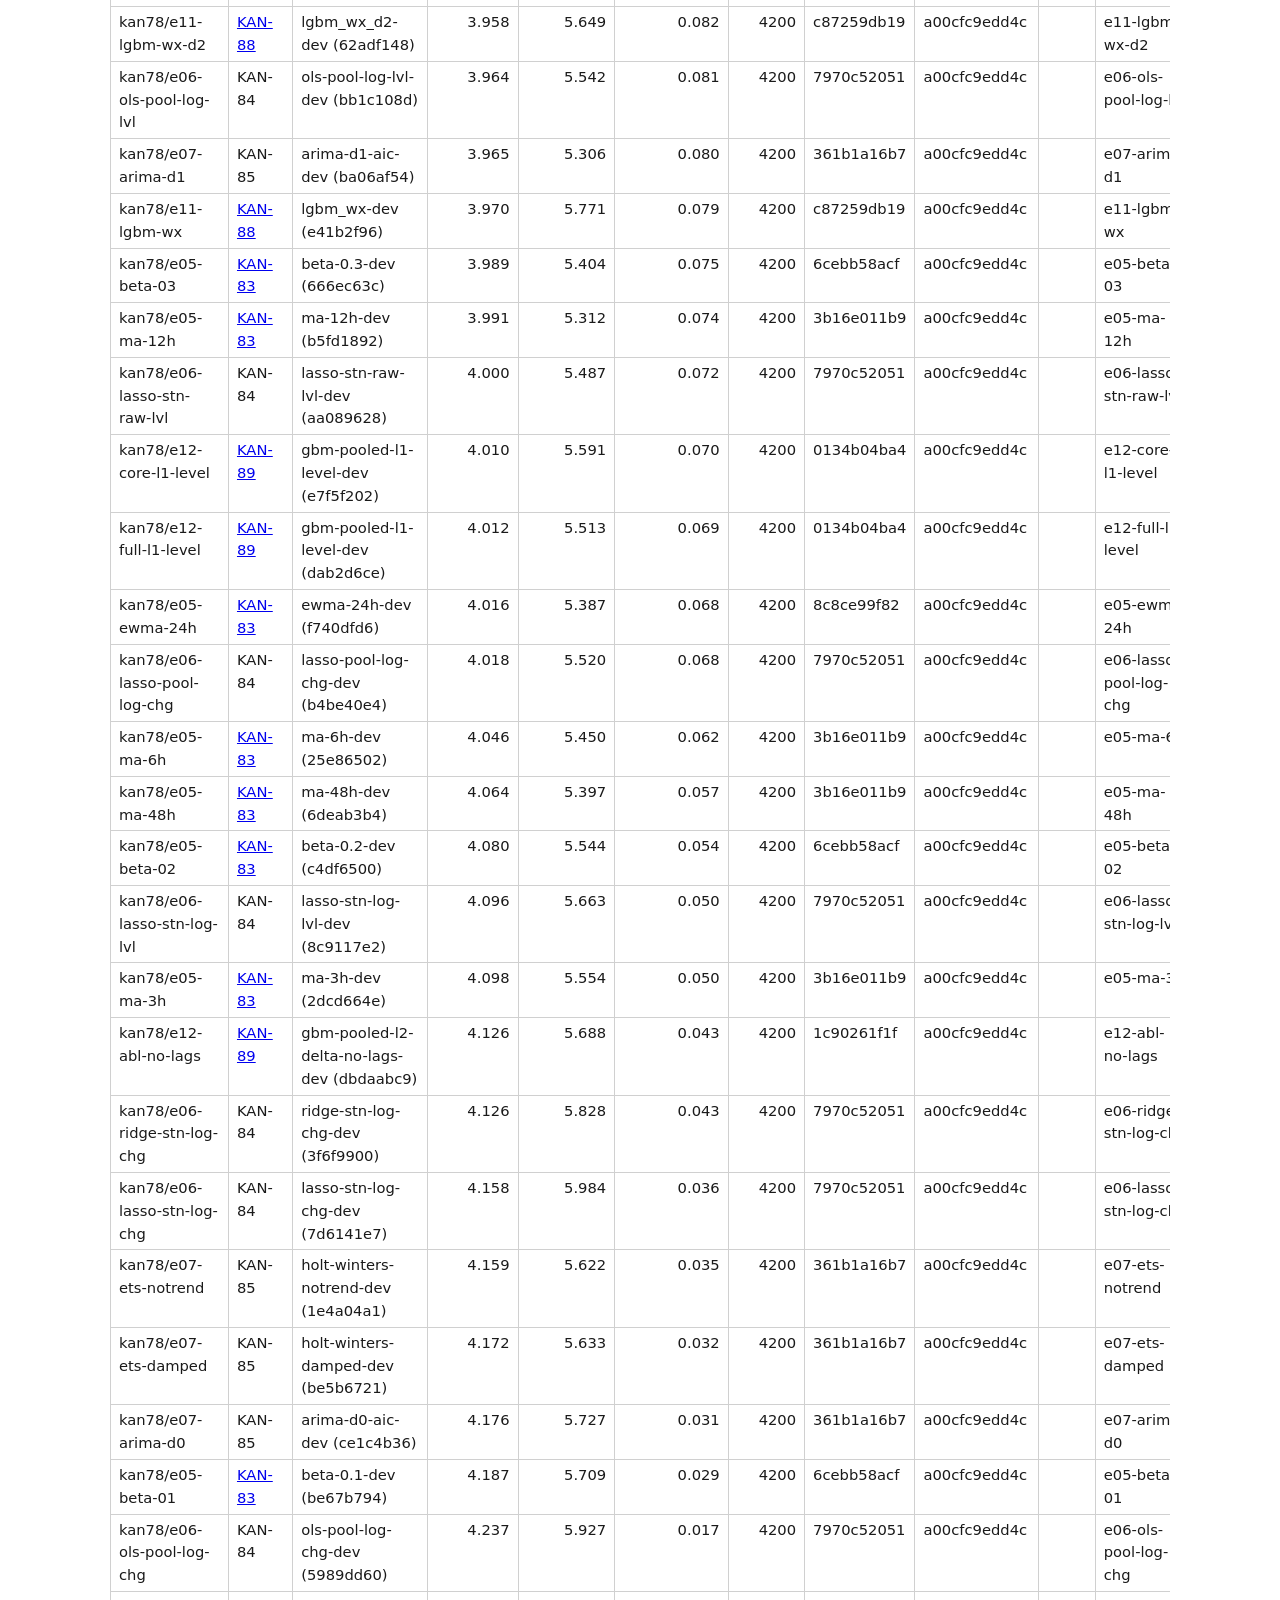
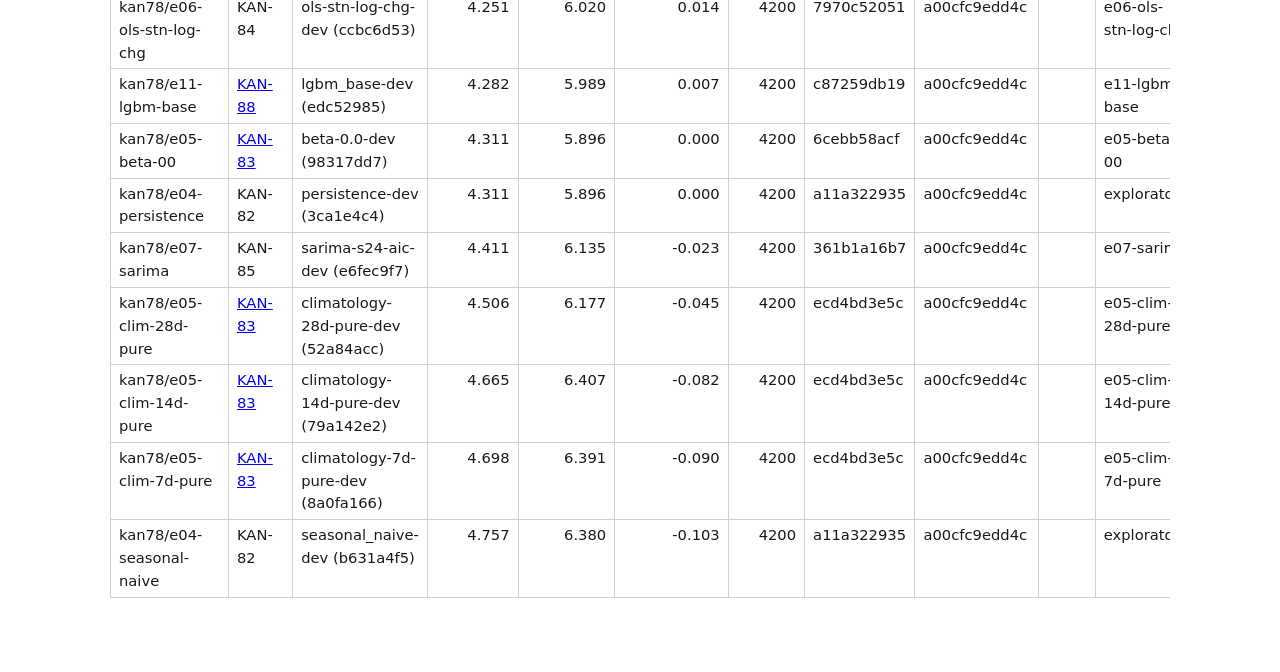
==== commit 15664320: "KAN-97: review fixes (explicit verdict only, verdict vs computed finding, no hardcoded status, data-" ====
--- a/docs/experiments/reports/index.html
+++ b/docs/experiments/reports/index.html
@@ -26,4 +26,4 @@
 .tag{font-weight:600}
 .narr{border-top:1px solid var(--line);margin-top:8px}
 dl dt{font-weight:600;margin-top:.6em}dl dd{margin:0 0 0 1em}
-</style></head><body><main><h1>Experiment reports</h1><p class="meta">One report per experiment ticket, generated from the shared MLflow store (dev split only, aggregates only). Written analysis stays in <code>docs/experiments/e*.md</code>. Regenerate with <code>python -m pm25_forecast.experiments.report --ticket KAN-n</code> then <code>... report index</code>.</p><div class="box"><h4>How to read the verdicts</h4><p>A variant only counts as better than the smoother when its paired 95% CI is entirely below zero and not fragile. Everything here is dev split and exploratory; nothing is holdout evidence.</p></div><h2>Tickets</h2><div class='scroll'><table><thead><tr><th>ticket (report)</th><th>title</th><th>status</th><th>verdict</th><th>variants</th><th>best +24 h MAE</th><th>dirty</th></tr></thead><tbody><tr><td><a href="KAN-83.html">KAN-83</a></td><td>E05 smoothing experiments — KAN-83</td><td>merged</td><td>NO WIN</td><td class='n'>26</td><td>e05-clim-28d-blend (3.791)</td><td></td></tr><tr><td><a href="KAN-88.html">KAN-88</a></td><td>E11: weather-forecast features (KAN-88)</td><td>merged</td><td>PIVOT</td><td class='n'>6</td><td>e11-ridge-base (3.838)</td><td></td></tr><tr><td><a href="KAN-89.html">KAN-89</a></td><td>E12 Gradient boosting: pooled LightGBM (KAN-89)</td><td>in review (PR open)</td><td>Nothing beats the smoother.</td><td class='n'>12</td><td>e12-full-l2-delta (3.868)</td><td></td></tr><tr><td>KAN-81</td><td colspan=6 class='meta'>no report yet: run <code>python -m pm25_forecast.experiments.report --ticket KAN-81</code></td></tr><tr><td>KAN-82</td><td colspan=6 class='meta'>no report yet: run <code>python -m pm25_forecast.experiments.report --ticket KAN-82</code></td></tr><tr><td>KAN-84</td><td colspan=6 class='meta'>no report yet: run <code>python -m pm25_forecast.experiments.report --ticket KAN-84</code></td></tr><tr><td>KAN-85</td><td colspan=6 class='meta'>no report yet: run <code>python -m pm25_forecast.experiments.report --ticket KAN-85</code></td></tr></tbody></table></div><h2>Leaderboard (dev, best run per experiment, by mae_24h)</h2><div class="box warn"><strong>WARNING: ranked runs have different snapshot_sha256 values (a00cfc9edd4c, dc9d912d7fd7); they are not directly comparable.</strong></div><div class="box warn"><strong>Runs also have different prereg ids, as expected: each experiment has its own.</strong></div><p class='meta'>DIRTY marks runs made from uncommitted code. Unrelated snapshots (for example the e00 demo) are not comparable with the rest.</p><div class='scroll'><table><thead><tr><th>experiment</th><th>ticket</th><th>run</th><th>mae_24h</th><th>rmse_24h</th><th>skill vs persistence</th><th>n_pairs</th><th>git_sha</th><th>snapshot</th><th>dirty</th><th>prereg</th></tr></thead><tbody><tr><td>kan78/e00-demo</td><td>KAN-81</td><td>persistence-fixture (005fb93a)</td><td class=n>1.851</td><td class=n>2.263</td><td class=n>n/a</td><td class=n>72</td><td>464619f13f</td><td>dc9d912d7fd7</td><td></td><td>none-demo</td></tr><tr><td>kan78/e06-lasso-pool-raw-chg</td><td>KAN-84</td><td>lasso-pool-raw-chg-dev (d590863b)</td><td class=n>3.787</td><td class=n>5.233</td><td class=n>0.122</td><td class=n>4200</td><td>7970c52051</td><td>a00cfc9edd4c</td><td></td><td>e06-lasso-pool-raw-chg</td></tr><tr><td>kan78/e05-clim-28d-blend</td><td><a href="KAN-83.html">KAN-83</a></td><td>climatology-28d-blend-dev (444eecf8)</td><td class=n>3.791</td><td class=n>5.288</td><td class=n>0.121</td><td class=n>4200</td><td>ecd4bd3e5c</td><td>a00cfc9edd4c</td><td></td><td>e05-clim-28d-blend</td></tr><tr><td>kan78/e06-lasso-stn-raw-chg</td><td>KAN-84</td><td>lasso-stn-raw-chg-dev (c050119b)</td><td class=n>3.796</td><td class=n>5.320</td><td class=n>0.120</td><td class=n>4200</td><td>7970c52051</td><td>a00cfc9edd4c</td><td></td><td>e06-lasso-stn-raw-chg</td></tr><tr><td>kan78/e06-lasso-pool-raw-lvl</td><td>KAN-84</td><td>lasso-pool-raw-lvl-dev (24c5c139)</td><td class=n>3.819</td><td class=n>5.285</td><td class=n>0.114</td><td class=n>4200</td><td>7970c52051</td><td>a00cfc9edd4c</td><td></td><td>e06-lasso-pool-raw-lvl</td></tr><tr><td>kan78/e06-ols-pool-raw-chg</td><td>KAN-84</td><td>ols-pool-raw-chg-dev (de5ae097)</td><td class=n>3.829</td><td class=n>5.288</td><td class=n>0.112</td><td class=n>4200</td><td>7970c52051</td><td>a00cfc9edd4c</td><td></td><td>e06-ols-pool-raw-chg</td></tr><tr><td>kan78/e06-ols-pool-raw-lvl</td><td>KAN-84</td><td>ols-pool-raw-lvl-dev (38e7f8d6)</td><td class=n>3.829</td><td class=n>5.288</td><td class=n>0.112</td><td class=n>4200</td><td>7970c52051</td><td>a00cfc9edd4c</td><td></td><td>e06-ols-pool-raw-lvl</td></tr><tr><td>kan78/e05-beta-07</td><td><a href="KAN-83.html">KAN-83</a></td><td>beta-0.7-dev (3f8a628c)</td><td class=n>3.829</td><td class=n>5.126</td><td class=n>0.112</td><td class=n>4200</td><td>6cebb58acf</td><td>a00cfc9edd4c</td><td></td><td>e05-beta-07</td></tr><tr><td>kan78/e05-beta-06-bonferroni</td><td><a href="KAN-83.html">KAN-83</a></td><td>beta-06-dev-bonferroni-26 (e3fb0fa2)</td><td class=n>3.837</td><td class=n>5.151</td><td class=n>0.110</td><td class=n>4200</td><td>255ad5346e</td><td>a00cfc9edd4c</td><td></td><td>e05-beta-06</td></tr><tr><td>kan78/e05-beta-06</td><td><a href="KAN-83.html">KAN-83</a></td><td>beta-0.6-dev (1cc8391c)</td><td class=n>3.837</td><td class=n>5.151</td><td class=n>0.110</td><td class=n>4200</td><td>6cebb58acf</td><td>a00cfc9edd4c</td><td></td><td>e05-beta-06</td></tr><tr><td>kan78/e11-ridge-base</td><td><a href="KAN-88.html">KAN-88</a></td><td>ridge_base-dev (a347ab56)</td><td class=n>3.838</td><td class=n>5.317</td><td class=n>0.110</td><td class=n>4200</td><td>c87259db19</td><td>a00cfc9edd4c</td><td></td><td>e11-ridge-base</td></tr><tr><td>kan78/e05-beta-08</td><td><a href="KAN-83.html">KAN-83</a></td><td>beta-0.8-dev (8e76cb0d)</td><td class=n>3.840</td><td class=n>5.133</td><td class=n>0.109</td><td class=n>4200</td><td>6cebb58acf</td><td>a00cfc9edd4c</td><td></td><td>e05-beta-08</td></tr><tr><td>kan78/e06-ols-stn-raw-chg</td><td>KAN-84</td><td>ols-stn-raw-chg-dev (4077b8d2)</td><td class=n>3.849</td><td class=n>5.323</td><td class=n>0.107</td><td class=n>4200</td><td>7970c52051</td><td>a00cfc9edd4c</td><td></td><td>e06-ols-stn-raw-chg</td></tr><tr><td>kan78/e06-ols-stn-raw-lvl</td><td>KAN-84</td><td>ols-stn-raw-lvl-dev (cb2ce72a)</td><td class=n>3.849</td><td class=n>5.323</td><td class=n>0.107</td><td class=n>4200</td><td>7970c52051</td><td>a00cfc9edd4c</td><td></td><td>e06-ols-stn-raw-lvl</td></tr><tr><td>kan78/e12-abl-no-rolling</td><td><a href="KAN-89.html">KAN-89</a></td><td>gbm-pooled-l2-delta-no-rolling-dev (a77668d1)</td><td class=n>3.867</td><td class=n>5.381</td><td class=n>0.103</td><td class=n>4200</td><td>1c90261f1f</td><td>a00cfc9edd4c</td><td></td><td>e12-abl-no-rolling</td></tr><tr><td>kan78/e05-beta-05</td><td><a href="KAN-83.html">KAN-83</a></td><td>beta-0.5-dev (18ab9d50)</td><td class=n>3.867</td><td class=n>5.206</td><td class=n>0.103</td><td class=n>4200</td><td>6cebb58acf</td><td>a00cfc9edd4c</td><td></td><td>e05-beta-05</td></tr><tr><td>kan78/e04-smoother</td><td>KAN-82</td><td>smoother-dev (da9ad074)</td><td class=n>3.867</td><td class=n>5.206</td><td class=n>0.103</td><td class=n>4200</td><td>a11a322935</td><td>a00cfc9edd4c</td><td></td><td>exploratory</td></tr><tr><td>kan78/e12-full-l2-delta</td><td><a href="KAN-89.html">KAN-89</a></td><td>gbm-pooled-l2-delta-dev (76298486)</td><td class=n>3.868</td><td class=n>5.306</td><td class=n>0.103</td><td class=n>4200</td><td>0134b04ba4</td><td>a00cfc9edd4c</td><td></td><td>e12-full-l2-delta</td></tr><tr><td>kan78/e05-beta-09</td><td><a href="KAN-83.html">KAN-83</a></td><td>beta-0.9-dev (bd8b8f1d)</td><td class=n>3.873</td><td class=n>5.170</td><td class=n>0.102</td><td class=n>4200</td><td>6cebb58acf</td><td>a00cfc9edd4c</td><td></td><td>e05-beta-09</td></tr><tr><td>kan78/e11-ridge-wx-d2</td><td><a href="KAN-88.html">KAN-88</a></td><td>ridge_wx_d2-dev (6ae316d1)</td><td class=n>3.874</td><td class=n>5.283</td><td class=n>0.102</td><td class=n>4200</td><td>c87259db19</td><td>a00cfc9edd4c</td><td></td><td>e11-ridge-wx-d2</td></tr><tr><td>kan78/e05-ewma-6h</td><td><a href="KAN-83.html">KAN-83</a></td><td>ewma-6h-dev (d2e50e44)</td><td class=n>3.874</td><td class=n>5.166</td><td class=n>0.101</td><td class=n>4200</td><td>8c8ce99f82</td><td>a00cfc9edd4c</td><td></td><td>e05-ewma-6h</td></tr><tr><td>kan78/e12-abl-no-cross</td><td><a href="KAN-89.html">KAN-89</a></td><td>gbm-pooled-l2-delta-no-cross-dev (8b0006e8)</td><td class=n>3.874</td><td class=n>5.326</td><td class=n>0.101</td><td class=n>4200</td><td>1c90261f1f</td><td>a00cfc9edd4c</td><td></td><td>e12-abl-no-cross</td></tr><tr><td>kan78/e05-clim-14d-blend</td><td><a href="KAN-83.html">KAN-83</a></td><td>climatology-14d-blend-dev (90e2b7ff)</td><td class=n>3.874</td><td class=n>5.393</td><td class=n>0.101</td><td class=n>4200</td><td>ecd4bd3e5c</td><td>a00cfc9edd4c</td><td></td><td>e05-clim-14d-blend</td></tr><tr><td>kan78/e12-core-huber-delta</td><td><a href="KAN-89.html">KAN-89</a></td><td>gbm-pooled-huber-delta-dev (3389761b)</td><td class=n>3.880</td><td class=n>5.370</td><td class=n>0.100</td><td class=n>4200</td><td>0134b04ba4</td><td>a00cfc9edd4c</td><td></td><td>e12-core-huber-delta</td></tr><tr><td>kan78/e11-ridge-wx</td><td><a href="KAN-88.html">KAN-88</a></td><td>ridge_wx-dev (1cebc1f1)</td><td class=n>3.885</td><td class=n>5.344</td><td class=n>0.099</td><td class=n>4200</td><td>c87259db19</td><td>a00cfc9edd4c</td><td></td><td>e11-ridge-wx</td></tr><tr><td>kan78/e12-core-l2-delta</td><td><a href="KAN-89.html">KAN-89</a></td><td>gbm-pooled-l2-delta-dev (bd1c1998)</td><td class=n>3.893</td><td class=n>5.367</td><td class=n>0.097</td><td class=n>4200</td><td>0134b04ba4</td><td>a00cfc9edd4c</td><td></td><td>e12-core-l2-delta</td></tr><tr><td>kan78/e05-ewma-12h</td><td><a href="KAN-83.html">KAN-83</a></td><td>ewma-12h-dev (1f8cb1e5)</td><td class=n>3.901</td><td class=n>5.204</td><td class=n>0.095</td><td class=n>4200</td><td>8c8ce99f82</td><td>a00cfc9edd4c</td><td></td><td>e05-ewma-12h</td></tr><tr><td>kan78/e05-clim-7d-blend</td><td><a href="KAN-83.html">KAN-83</a></td><td>climatology-7d-blend-dev (0abc6815)</td><td class=n>3.902</td><td class=n>5.405</td><td class=n>0.095</td><td class=n>4200</td><td>ecd4bd3e5c</td><td>a00cfc9edd4c</td><td></td><td>e05-clim-7d-blend</td></tr><tr><td>kan78/e12-core-l1-delta</td><td><a href="KAN-89.html">KAN-89</a></td><td>gbm-pooled-l1-delta-dev (6234a85f)</td><td class=n>3.907</td><td class=n>5.449</td><td class=n>0.094</td><td class=n>4200</td><td>0134b04ba4</td><td>a00cfc9edd4c</td><td></td><td>e12-core-l1-delta</td></tr><tr><td>kan78/e06-lasso-pool-log-lvl</td><td>KAN-84</td><td>lasso-pool-log-lvl-dev (fca5e565)</td><td class=n>3.913</td><td class=n>5.498</td><td class=n>0.092</td><td class=n>4200</td><td>7970c52051</td><td>a00cfc9edd4c</td><td></td><td>e06-lasso-pool-log-lvl</td></tr><tr><td>kan78/e05-beta-04</td><td><a href="KAN-83.html">KAN-83</a></td><td>beta-0.4-dev (bd2be67d)</td><td class=n>3.918</td><td class=n>5.291</td><td class=n>0.091</td><td class=n>4200</td><td>6cebb58acf</td><td>a00cfc9edd4c</td><td></td><td>e05-beta-04</td></tr><tr><td>kan78/e12-full-huber-delta</td><td><a href="KAN-89.html">KAN-89</a></td><td>gbm-pooled-huber-delta-dev (1c508109)</td><td class=n>3.925</td><td class=n>5.362</td><td class=n>0.090</td><td class=n>4200</td><td>0134b04ba4</td><td>a00cfc9edd4c</td><td></td><td>e12-full-huber-delta</td></tr><tr><td>kan78/e12-full-huber-level</td><td><a href="KAN-89.html">KAN-89</a></td><td>gbm-pooled-huber-level-dev (051733bf)</td><td class=n>3.926</td><td class=n>5.358</td><td class=n>0.089</td><td class=n>4200</td><td>0134b04ba4</td><td>a00cfc9edd4c</td><td></td><td>e12-full-huber-level</td></tr><tr><td>kan78/e05-beta-10</td><td><a href="KAN-83.html">KAN-83</a></td><td>beta-1.0-dev (72e99bfd)</td><td class=n>3.926</td><td class=n>5.238</td><td class=n>0.089</td><td class=n>4200</td><td>6cebb58acf</td><td>a00cfc9edd4c</td><td></td><td>e05-beta-10</td></tr><tr><td>kan78/e05-ma-24h</td><td><a href="KAN-83.html">KAN-83</a></td><td>ma-24h-dev (3a4d8f96)</td><td class=n>3.926</td><td class=n>5.238</td><td class=n>0.089</td><td class=n>4200</td><td>3b16e011b9</td><td>a00cfc9edd4c</td><td></td><td>e05-ma-24h</td></tr><tr><td>kan78/e12-abl-no-calendar</td><td><a href="KAN-89.html">KAN-89</a></td><td>gbm-pooled-l2-delta-no-calendar-dev (15237ff4)</td><td class=n>3.932</td><td class=n>5.348</td><td class=n>0.088</td><td class=n>4200</td><td>1c90261f1f</td><td>a00cfc9edd4c</td><td></td><td>e12-abl-no-calendar</td></tr><tr><td>kan78/e06-ols-stn-log-lvl</td><td>KAN-84</td><td>ols-stn-log-lvl-dev (69bf0f61)</td><td class=n>3.938</td><td class=n>5.477</td><td class=n>0.087</td><td class=n>4200</td><td>7970c52051</td><td>a00cfc9edd4c</td><td></td><td>e06-ols-stn-log-lvl</td></tr><tr><td>kan78/e12-core-huber-level</td><td><a href="KAN-89.html">KAN-89</a></td><td>gbm-pooled-huber-level-dev (cc50a1c0)</td><td class=n>3.940</td><td class=n>5.412</td><td class=n>0.086</td><td class=n>4200</td><td>0134b04ba4</td><td>a00cfc9edd4c</td><td></td><td>e12-core-huber-level</td></tr><tr><td>kan78/e12-core-l2-level</td><td><a href="KAN-89.html">KAN-89</a></td><td>gbm-pooled-l2-level-dev (3af6e1de)</td><td class=n>3.941</td><td class=n>5.420</td><td class=n>0.086</td><td class=n>4200</td><td>0134b04ba4</td><td>a00cfc9edd4c</td><td></td><td>e12-core-l2-level</td></tr><tr><td>kan78/e05-ewma-2h</td><td><a href="KAN-83.html">KAN-83</a></td><td>ewma-2h-dev (208d1c5e)</td><td class=n>3.941</td><td class=n>5.323</td><td class=n>0.086</td><td class=n>4200</td><td>8c8ce99f82</td><td>a00cfc9edd4c</td><td></td><td>e05-ewma-2h</td></tr><tr><td>kan78/e12-full-l2-level</td><td><a href="KAN-89.html">KAN-89</a></td><td>gbm-pooled-l2-level-dev (2b3b3088)</td><td class=n>3.943</td><td class=n>5.357</td><td class=n>0.085</td><td class=n>4200</td><td>0134b04ba4</td><td>a00cfc9edd4c</td><td></td><td>e12-full-l2-level</td></tr><tr><td>kan78/e12-full-l1-delta</td><td><a href="KAN-89.html">KAN-89</a></td><td>gbm-pooled-l1-delta-dev (6b5463ce)</td><td class=n>3.945</td><td class=n>5.449</td><td class=n>0.085</td><td class=n>4200</td><td>0134b04ba4</td><td>a00cfc9edd4c</td><td></td><td>e12-full-l1-delta</td></tr><tr><td>kan78/e06-ridge-pool-log-chg</td><td>KAN-84</td><td>ridge-pool-log-chg-dev (32465784)</td><td class=n>3.952</td><td class=n>5.493</td><td class=n>0.083</td><td class=n>4200</td><td>7970c52051</td><td>a00cfc9edd4c</td><td></td><td>e06-ridge-pool-log-chg</td></tr><tr><td>kan78/e11-lgbm-wx-d2</td><td><a href="KAN-88.html">KAN-88</a></td><td>lgbm_wx_d2-dev (62adf148)</td><td class=n>3.958</td><td class=n>5.649</td><td class=n>0.082</td><td class=n>4200</td><td>c87259db19</td><td>a00cfc9edd4c</td><td></td><td>e11-lgbm-wx-d2</td></tr><tr><td>kan78/e06-ols-pool-log-lvl</td><td>KAN-84</td><td>ols-pool-log-lvl-dev (bb1c108d)</td><td class=n>3.964</td><td class=n>5.542</td><td class=n>0.081</td><td class=n>4200</td><td>7970c52051</td><td>a00cfc9edd4c</td><td></td><td>e06-ols-pool-log-lvl</td></tr><tr><td>kan78/e07-arima-d1</td><td>KAN-85</td><td>arima-d1-aic-dev (ba06af54)</td><td class=n>3.965</td><td class=n>5.306</td><td class=n>0.080</td><td class=n>4200</td><td>361b1a16b7</td><td>a00cfc9edd4c</td><td></td><td>e07-arima-d1</td></tr><tr><td>kan78/e11-lgbm-wx</td><td><a href="KAN-88.html">KAN-88</a></td><td>lgbm_wx-dev (e41b2f96)</td><td class=n>3.970</td><td class=n>5.771</td><td class=n>0.079</td><td class=n>4200</td><td>c87259db19</td><td>a00cfc9edd4c</td><td></td><td>e11-lgbm-wx</td></tr><tr><td>kan78/e05-beta-03</td><td><a href="KAN-83.html">KAN-83</a></td><td>beta-0.3-dev (666ec63c)</td><td class=n>3.989</td><td class=n>5.404</td><td class=n>0.075</td><td class=n>4200</td><td>6cebb58acf</td><td>a00cfc9edd4c</td><td></td><td>e05-beta-03</td></tr><tr><td>kan78/e05-ma-12h</td><td><a href="KAN-83.html">KAN-83</a></td><td>ma-12h-dev (b5fd1892)</td><td class=n>3.991</td><td class=n>5.312</td><td class=n>0.074</td><td class=n>4200</td><td>3b16e011b9</td><td>a00cfc9edd4c</td><td></td><td>e05-ma-12h</td></tr><tr><td>kan78/e06-lasso-stn-raw-lvl</td><td>KAN-84</td><td>lasso-stn-raw-lvl-dev (aa089628)</td><td class=n>4.000</td><td class=n>5.487</td><td class=n>0.072</td><td class=n>4200</td><td>7970c52051</td><td>a00cfc9edd4c</td><td></td><td>e06-lasso-stn-raw-lvl</td></tr><tr><td>kan78/e12-core-l1-level</td><td><a href="KAN-89.html">KAN-89</a></td><td>gbm-pooled-l1-level-dev (e7f5f202)</td><td class=n>4.010</td><td class=n>5.591</td><td class=n>0.070</td><td class=n>4200</td><td>0134b04ba4</td><td>a00cfc9edd4c</td><td></td><td>e12-core-l1-level</td></tr><tr><td>kan78/e12-full-l1-level</td><td><a href="KAN-89.html">KAN-89</a></td><td>gbm-pooled-l1-level-dev (dab2d6ce)</td><td class=n>4.012</td><td class=n>5.513</td><td class=n>0.069</td><td class=n>4200</td><td>0134b04ba4</td><td>a00cfc9edd4c</td><td></td><td>e12-full-l1-level</td></tr><tr><td>kan78/e05-ewma-24h</td><td><a href="KAN-83.html">KAN-83</a></td><td>ewma-24h-dev (f740dfd6)</td><td class=n>4.016</td><td class=n>5.387</td><td class=n>0.068</td><td class=n>4200</td><td>8c8ce99f82</td><td>a00cfc9edd4c</td><td></td><td>e05-ewma-24h</td></tr><tr><td>kan78/e06-lasso-pool-log-chg</td><td>KAN-84</td><td>lasso-pool-log-chg-dev (b4be40e4)</td><td class=n>4.018</td><td class=n>5.520</td><td class=n>0.068</td><td class=n>4200</td><td>7970c52051</td><td>a00cfc9edd4c</td><td></td><td>e06-lasso-pool-log-chg</td></tr><tr><td>kan78/e05-ma-6h</td><td><a href="KAN-83.html">KAN-83</a></td><td>ma-6h-dev (25e86502)</td><td class=n>4.046</td><td class=n>5.450</td><td class=n>0.062</td><td class=n>4200</td><td>3b16e011b9</td><td>a00cfc9edd4c</td><td></td><td>e05-ma-6h</td></tr><tr><td>kan78/e05-ma-48h</td><td><a href="KAN-83.html">KAN-83</a></td><td>ma-48h-dev (6deab3b4)</td><td class=n>4.064</td><td class=n>5.397</td><td class=n>0.057</td><td class=n>4200</td><td>3b16e011b9</td><td>a00cfc9edd4c</td><td></td><td>e05-ma-48h</td></tr><tr><td>kan78/e05-beta-02</td><td><a href="KAN-83.html">KAN-83</a></td><td>beta-0.2-dev (c4df6500)</td><td class=n>4.080</td><td class=n>5.544</td><td class=n>0.054</td><td class=n>4200</td><td>6cebb58acf</td><td>a00cfc9edd4c</td><td></td><td>e05-beta-02</td></tr><tr><td>kan78/e06-lasso-stn-log-lvl</td><td>KAN-84</td><td>lasso-stn-log-lvl-dev (8c9117e2)</td><td class=n>4.096</td><td class=n>5.663</td><td class=n>0.050</td><td class=n>4200</td><td>7970c52051</td><td>a00cfc9edd4c</td><td></td><td>e06-lasso-stn-log-lvl</td></tr><tr><td>kan78/e05-ma-3h</td><td><a href="KAN-83.html">KAN-83</a></td><td>ma-3h-dev (2dcd664e)</td><td class=n>4.098</td><td class=n>5.554</td><td class=n>0.050</td><td class=n>4200</td><td>3b16e011b9</td><td>a00cfc9edd4c</td><td></td><td>e05-ma-3h</td></tr><tr><td>kan78/e12-abl-no-lags</td><td><a href="KAN-89.html">KAN-89</a></td><td>gbm-pooled-l2-delta-no-lags-dev (dbdaabc9)</td><td class=n>4.126</td><td class=n>5.688</td><td class=n>0.043</td><td class=n>4200</td><td>1c90261f1f</td><td>a00cfc9edd4c</td><td></td><td>e12-abl-no-lags</td></tr><tr><td>kan78/e06-lasso-stn-log-chg</td><td>KAN-84</td><td>lasso-stn-log-chg-dev (7d6141e7)</td><td class=n>4.158</td><td class=n>5.984</td><td class=n>0.036</td><td class=n>4200</td><td>7970c52051</td><td>a00cfc9edd4c</td><td></td><td>e06-lasso-stn-log-chg</td></tr><tr><td>kan78/e07-ets-notrend</td><td>KAN-85</td><td>holt-winters-notrend-dev (1e4a04a1)</td><td class=n>4.159</td><td class=n>5.622</td><td class=n>0.035</td><td class=n>4200</td><td>361b1a16b7</td><td>a00cfc9edd4c</td><td></td><td>e07-ets-notrend</td></tr><tr><td>kan78/e07-ets-damped</td><td>KAN-85</td><td>holt-winters-damped-dev (be5b6721)</td><td class=n>4.172</td><td class=n>5.633</td><td class=n>0.032</td><td class=n>4200</td><td>361b1a16b7</td><td>a00cfc9edd4c</td><td></td><td>e07-ets-damped</td></tr><tr><td>kan78/e07-arima-d0</td><td>KAN-85</td><td>arima-d0-aic-dev (ce1c4b36)</td><td class=n>4.176</td><td class=n>5.727</td><td class=n>0.031</td><td class=n>4200</td><td>361b1a16b7</td><td>a00cfc9edd4c</td><td></td><td>e07-arima-d0</td></tr><tr><td>kan78/e05-beta-01</td><td><a href="KAN-83.html">KAN-83</a></td><td>beta-0.1-dev (be67b794)</td><td class=n>4.187</td><td class=n>5.709</td><td class=n>0.029</td><td class=n>4200</td><td>6cebb58acf</td><td>a00cfc9edd4c</td><td></td><td>e05-beta-01</td></tr><tr><td>kan78/e06-ols-pool-log-chg</td><td>KAN-84</td><td>ols-pool-log-chg-dev (5989dd60)</td><td class=n>4.237</td><td class=n>5.927</td><td class=n>0.017</td><td class=n>4200</td><td>7970c52051</td><td>a00cfc9edd4c</td><td></td><td>e06-ols-pool-log-chg</td></tr><tr><td>kan78/e06-ols-stn-log-chg</td><td>KAN-84</td><td>ols-stn-log-chg-dev (ccbc6d53)</td><td class=n>4.251</td><td class=n>6.020</td><td class=n>0.014</td><td class=n>4200</td><td>7970c52051</td><td>a00cfc9edd4c</td><td></td><td>e06-ols-stn-log-chg</td></tr><tr><td>kan78/e11-lgbm-base</td><td><a href="KAN-88.html">KAN-88</a></td><td>lgbm_base-dev (edc52985)</td><td class=n>4.282</td><td class=n>5.989</td><td class=n>0.007</td><td class=n>4200</td><td>c87259db19</td><td>a00cfc9edd4c</td><td></td><td>e11-lgbm-base</td></tr><tr><td>kan78/e05-beta-00</td><td><a href="KAN-83.html">KAN-83</a></td><td>beta-0.0-dev (98317dd7)</td><td class=n>4.311</td><td class=n>5.896</td><td class=n>0.000</td><td class=n>4200</td><td>6cebb58acf</td><td>a00cfc9edd4c</td><td></td><td>e05-beta-00</td></tr><tr><td>kan78/e04-persistence</td><td>KAN-82</td><td>persistence-dev (3ca1e4c4)</td><td class=n>4.311</td><td class=n>5.896</td><td class=n>0.000</td><td class=n>4200</td><td>a11a322935</td><td>a00cfc9edd4c</td><td></td><td>exploratory</td></tr><tr><td>kan78/e07-sarima</td><td>KAN-85</td><td>sarima-s24-aic-dev (e6fec9f7)</td><td class=n>4.411</td><td class=n>6.135</td><td class=n>-0.023</td><td class=n>4200</td><td>361b1a16b7</td><td>a00cfc9edd4c</td><td></td><td>e07-sarima</td></tr><tr><td>kan78/e05-clim-28d-pure</td><td><a href="KAN-83.html">KAN-83</a></td><td>climatology-28d-pure-dev (52a84acc)</td><td class=n>4.506</td><td class=n>6.177</td><td class=n>-0.045</td><td class=n>4200</td><td>ecd4bd3e5c</td><td>a00cfc9edd4c</td><td></td><td>e05-clim-28d-pure</td></tr><tr><td>kan78/e05-clim-14d-pure</td><td><a href="KAN-83.html">KAN-83</a></td><td>climatology-14d-pure-dev (79a142e2)</td><td class=n>4.665</td><td class=n>6.407</td><td class=n>-0.082</td><td class=n>4200</td><td>ecd4bd3e5c</td><td>a00cfc9edd4c</td><td></td><td>e05-clim-14d-pure</td></tr><tr><td>kan78/e05-clim-7d-pure</td><td><a href="KAN-83.html">KAN-83</a></td><td>climatology-7d-pure-dev (8a0fa166)</td><td class=n>4.698</td><td class=n>6.391</td><td class=n>-0.090</td><td class=n>4200</td><td>ecd4bd3e5c</td><td>a00cfc9edd4c</td><td></td><td>e05-clim-7d-pure</td></tr><tr><td>kan78/e04-seasonal-naive</td><td>KAN-82</td><td>seasonal_naive-dev (b631a4f5)</td><td class=n>4.757</td><td class=n>6.380</td><td class=n>-0.103</td><td class=n>4200</td><td>a11a322935</td><td>a00cfc9edd4c</td><td></td><td>exploratory</td></tr></tbody></table></div></main></body></html>
+</style></head><body><main><h1>Experiment reports</h1><p class="meta">One report per experiment ticket, generated from the shared MLflow store (dev split only, aggregates only). Written analysis stays in <code>docs/experiments/e*.md</code>. Regenerate with <code>python -m pm25_forecast.experiments.report --ticket KAN-n</code> then <code>... report index</code>.</p><div class="box"><h4>How to read the verdicts</h4><p>A variant only counts as better than the smoother when its paired CI is entirely below zero and not fragile. Everything here is dev split and exploratory; nothing is holdout evidence.</p></div><h2>Tickets</h2><div class='scroll'><table><thead><tr><th>ticket (report)</th><th>title</th><th>write-up</th><th>verdict (written, then computed)</th><th>variants</th><th>best +24 h MAE</th><th>dirty</th></tr></thead><tbody><tr><td><a href="KAN-83.html">KAN-83</a></td><td>E05 smoothing experiments — KAN-83</td><td>written up</td><td><strong>NO WIN</strong><br><span class='meta'>Computed: No variant clearly beats the smoother. 1 of 25 have a CI below zero but are fragile (e05-beta-06).</span></td><td class='n'>26</td><td>e05-clim-28d-blend (3.791)</td><td></td></tr><tr><td><a href="KAN-88.html">KAN-88</a></td><td>E11: weather-forecast features (KAN-88)</td><td>written up</td><td><strong>PIVOT</strong><br><span class='meta'>Computed: No variant beats the smoother: all 6 paired 95% CIs include zero.</span></td><td class='n'>6</td><td>e11-ridge-base (3.838)</td><td></td></tr><tr><td><a href="KAN-89.html">KAN-89</a></td><td>E12 Gradient boosting: pooled LightGBM (KAN-89)</td><td>written up</td><td><strong>NO WIN</strong><br><span class='meta'>Computed: No variant beats the smoother: all 12 paired 95% CIs include zero.</span></td><td class='n'>12</td><td>e12-full-l2-delta (3.868)</td><td></td></tr><tr><td>KAN-81</td><td colspan=6 class='meta'>no report yet: run <code>python -m pm25_forecast.experiments.report --ticket KAN-81</code></td></tr><tr><td>KAN-82</td><td colspan=6 class='meta'>no report yet: run <code>python -m pm25_forecast.experiments.report --ticket KAN-82</code></td></tr><tr><td>KAN-84</td><td colspan=6 class='meta'>no report yet: run <code>python -m pm25_forecast.experiments.report --ticket KAN-84</code></td></tr><tr><td>KAN-85</td><td colspan=6 class='meta'>no report yet: run <code>python -m pm25_forecast.experiments.report --ticket KAN-85</code></td></tr></tbody></table></div><h2>Leaderboard (dev, best run per experiment, by mae_24h)</h2><div class="box warn"><strong>WARNING: ranked runs have different snapshot_sha256 values (a00cfc9edd4c, dc9d912d7fd7); they are not directly comparable.</strong></div><p class='meta'>DIRTY marks runs made from uncommitted code. Unrelated snapshots (for example the e00 demo) are not comparable with the rest.</p><div class='scroll'><table><thead><tr><th>experiment</th><th>ticket</th><th>run</th><th>mae_24h</th><th>rmse_24h</th><th>skill vs persistence</th><th>n_pairs</th><th>git_sha</th><th>snapshot</th><th>dirty</th><th>prereg</th></tr></thead><tbody><tr><td>kan78/e00-demo</td><td>KAN-81</td><td>persistence-fixture (005fb93a)</td><td class=n>1.851</td><td class=n>2.263</td><td class=n>n/a</td><td class=n>72</td><td>464619f13f</td><td>dc9d912d7fd7</td><td></td><td>none-demo</td></tr><tr><td>kan78/kan84-bonf25</td><td>KAN-84</td><td>ridge-pool-raw-chg-bonf25 (fa8b1290)</td><td class=n>3.757</td><td class=n>5.193</td><td class=n>0.129</td><td class=n>4200</td><td>4307fab27f</td><td>a00cfc9edd4c</td><td></td><td>e06-ridge-pool-raw-chg</td></tr><tr><td>kan78/e06-ridge-pool-raw-chg</td><td>KAN-84</td><td>ridge-pool-raw-chg-dev (a64d43ca)</td><td class=n>3.757</td><td class=n>5.193</td><td class=n>0.129</td><td class=n>4200</td><td>7970c52051</td><td>a00cfc9edd4c</td><td></td><td>e06-ridge-pool-raw-chg</td></tr><tr><td>kan78/e06-ridge-pool-raw-lvl</td><td>KAN-84</td><td>ridge-pool-raw-lvl-dev (6d040878)</td><td class=n>3.768</td><td class=n>5.230</td><td class=n>0.126</td><td class=n>4200</td><td>7970c52051</td><td>a00cfc9edd4c</td><td></td><td>e06-ridge-pool-raw-lvl</td></tr><tr><td>kan78/e06-lasso-pool-raw-chg</td><td>KAN-84</td><td>lasso-pool-raw-chg-dev (d590863b)</td><td class=n>3.787</td><td class=n>5.233</td><td class=n>0.122</td><td class=n>4200</td><td>7970c52051</td><td>a00cfc9edd4c</td><td></td><td>e06-lasso-pool-raw-chg</td></tr><tr><td>kan78/e05-clim-28d-blend</td><td><a href="KAN-83.html">KAN-83</a></td><td>climatology-28d-blend-dev (444eecf8)</td><td class=n>3.791</td><td class=n>5.288</td><td class=n>0.121</td><td class=n>4200</td><td>ecd4bd3e5c</td><td>a00cfc9edd4c</td><td></td><td>e05-clim-28d-blend</td></tr><tr><td>kan78/e06-lasso-stn-raw-chg</td><td>KAN-84</td><td>lasso-stn-raw-chg-dev (c050119b)</td><td class=n>3.796</td><td class=n>5.320</td><td class=n>0.120</td><td class=n>4200</td><td>7970c52051</td><td>a00cfc9edd4c</td><td></td><td>e06-lasso-stn-raw-chg</td></tr><tr><td>kan78/e06-ridge-pool-raw-chg-full</td><td>KAN-84</td><td>ridge-pool-raw-chg-full-dev (9fb45fbc)</td><td class=n>3.797</td><td class=n>5.206</td><td class=n>0.119</td><td class=n>4200</td><td>4307fab27f</td><td>a00cfc9edd4c</td><td></td><td>e06-ridge-pool-raw-chg-full</td></tr><tr><td>kan78/e06-ridge-stn-raw-chg</td><td>KAN-84</td><td>ridge-stn-raw-chg-dev (da85ac3a)</td><td class=n>3.812</td><td class=n>5.268</td><td class=n>0.116</td><td class=n>4200</td><td>7970c52051</td><td>a00cfc9edd4c</td><td></td><td>e06-ridge-stn-raw-chg</td></tr><tr><td>kan78/e06-lasso-pool-raw-lvl</td><td>KAN-84</td><td>lasso-pool-raw-lvl-dev (24c5c139)</td><td class=n>3.819</td><td class=n>5.285</td><td class=n>0.114</td><td class=n>4200</td><td>7970c52051</td><td>a00cfc9edd4c</td><td></td><td>e06-lasso-pool-raw-lvl</td></tr><tr><td>kan78/e06-ols-pool-raw-chg</td><td>KAN-84</td><td>ols-pool-raw-chg-dev (de5ae097)</td><td class=n>3.829</td><td class=n>5.288</td><td class=n>0.112</td><td class=n>4200</td><td>7970c52051</td><td>a00cfc9edd4c</td><td></td><td>e06-ols-pool-raw-chg</td></tr><tr><td>kan78/e06-ols-pool-raw-lvl</td><td>KAN-84</td><td>ols-pool-raw-lvl-dev (38e7f8d6)</td><td class=n>3.829</td><td class=n>5.288</td><td class=n>0.112</td><td class=n>4200</td><td>7970c52051</td><td>a00cfc9edd4c</td><td></td><td>e06-ols-pool-raw-lvl</td></tr><tr><td>kan78/e05-beta-07</td><td><a href="KAN-83.html">KAN-83</a></td><td>beta-0.7-dev (3f8a628c)</td><td class=n>3.829</td><td class=n>5.126</td><td class=n>0.112</td><td class=n>4200</td><td>6cebb58acf</td><td>a00cfc9edd4c</td><td></td><td>e05-beta-07</td></tr><tr><td>kan78/e06-ridge-pool-log-lvl</td><td>KAN-84</td><td>ridge-pool-log-lvl-dev (3d0d20df)</td><td class=n>3.829</td><td class=n>5.348</td><td class=n>0.112</td><td class=n>4200</td><td>7970c52051</td><td>a00cfc9edd4c</td><td></td><td>e06-ridge-pool-log-lvl</td></tr><tr><td>kan78/e05-beta-06-bonferroni</td><td><a href="KAN-83.html">KAN-83</a></td><td>beta-06-dev-bonferroni-26 (e3fb0fa2)</td><td class=n>3.837</td><td class=n>5.151</td><td class=n>0.110</td><td class=n>4200</td><td>255ad5346e</td><td>a00cfc9edd4c</td><td></td><td>e05-beta-06</td></tr><tr><td>kan78/e05-beta-06</td><td><a href="KAN-83.html">KAN-83</a></td><td>beta-0.6-dev (1cc8391c)</td><td class=n>3.837</td><td class=n>5.151</td><td class=n>0.110</td><td class=n>4200</td><td>6cebb58acf</td><td>a00cfc9edd4c</td><td></td><td>e05-beta-06</td></tr><tr><td>kan78/e11-ridge-base</td><td><a href="KAN-88.html">KAN-88</a></td><td>ridge_base-dev (a347ab56)</td><td class=n>3.838</td><td class=n>5.317</td><td class=n>0.110</td><td class=n>4200</td><td>c87259db19</td><td>a00cfc9edd4c</td><td></td><td>e11-ridge-base</td></tr><tr><td>kan78/e05-beta-08</td><td><a href="KAN-83.html">KAN-83</a></td><td>beta-0.8-dev (8e76cb0d)</td><td class=n>3.840</td><td class=n>5.133</td><td class=n>0.109</td><td class=n>4200</td><td>6cebb58acf</td><td>a00cfc9edd4c</td><td></td><td>e05-beta-08</td></tr><tr><td>kan78/e06-ols-stn-raw-chg</td><td>KAN-84</td><td>ols-stn-raw-chg-dev (4077b8d2)</td><td class=n>3.849</td><td class=n>5.323</td><td class=n>0.107</td><td class=n>4200</td><td>7970c52051</td><td>a00cfc9edd4c</td><td></td><td>e06-ols-stn-raw-chg</td></tr><tr><td>kan78/e06-ols-stn-raw-lvl</td><td>KAN-84</td><td>ols-stn-raw-lvl-dev (cb2ce72a)</td><td class=n>3.849</td><td class=n>5.323</td><td class=n>0.107</td><td class=n>4200</td><td>7970c52051</td><td>a00cfc9edd4c</td><td></td><td>e06-ols-stn-raw-lvl</td></tr><tr><td>kan78/e06-ridge-stn-raw-lvl</td><td>KAN-84</td><td>ridge-stn-raw-lvl-dev (11537909)</td><td class=n>3.859</td><td class=n>5.351</td><td class=n>0.105</td><td class=n>4200</td><td>7970c52051</td><td>a00cfc9edd4c</td><td></td><td>e06-ridge-stn-raw-lvl</td></tr><tr><td>kan78/e12-abl-no-rolling</td><td><a href="KAN-89.html">KAN-89</a></td><td>gbm-pooled-l2-delta-no-rolling-dev (a77668d1)</td><td class=n>3.867</td><td class=n>5.381</td><td class=n>0.103</td><td class=n>4200</td><td>1c90261f1f</td><td>a00cfc9edd4c</td><td></td><td>e12-abl-no-rolling</td></tr><tr><td>kan78/e05-beta-05</td><td><a href="KAN-83.html">KAN-83</a></td><td>beta-0.5-dev (18ab9d50)</td><td class=n>3.867</td><td class=n>5.206</td><td class=n>0.103</td><td class=n>4200</td><td>6cebb58acf</td><td>a00cfc9edd4c</td><td></td><td>e05-beta-05</td></tr><tr><td>kan78/e04-smoother</td><td>KAN-82</td><td>smoother-dev (da9ad074)</td><td class=n>3.867</td><td class=n>5.206</td><td class=n>0.103</td><td class=n>4200</td><td>a11a322935</td><td>a00cfc9edd4c</td><td></td><td>exploratory</td></tr><tr><td>kan78/e12-full-l2-delta</td><td><a href="KAN-89.html">KAN-89</a></td><td>gbm-pooled-l2-delta-dev (76298486)</td><td class=n>3.868</td><td class=n>5.306</td><td class=n>0.103</td><td class=n>4200</td><td>0134b04ba4</td><td>a00cfc9edd4c</td><td></td><td>e12-full-l2-delta</td></tr><tr><td>kan78/e05-beta-09</td><td><a href="KAN-83.html">KAN-83</a></td><td>beta-0.9-dev (bd8b8f1d)</td><td class=n>3.873</td><td class=n>5.170</td><td class=n>0.102</td><td class=n>4200</td><td>6cebb58acf</td><td>a00cfc9edd4c</td><td></td><td>e05-beta-09</td></tr><tr><td>kan78/e11-ridge-wx-d2</td><td><a href="KAN-88.html">KAN-88</a></td><td>ridge_wx_d2-dev (6ae316d1)</td><td class=n>3.874</td><td class=n>5.283</td><td class=n>0.102</td><td class=n>4200</td><td>c87259db19</td><td>a00cfc9edd4c</td><td></td><td>e11-ridge-wx-d2</td></tr><tr><td>kan78/e05-ewma-6h</td><td><a href="KAN-83.html">KAN-83</a></td><td>ewma-6h-dev (d2e50e44)</td><td class=n>3.874</td><td class=n>5.166</td><td class=n>0.101</td><td class=n>4200</td><td>8c8ce99f82</td><td>a00cfc9edd4c</td><td></td><td>e05-ewma-6h</td></tr><tr><td>kan78/e12-abl-no-cross</td><td><a href="KAN-89.html">KAN-89</a></td><td>gbm-pooled-l2-delta-no-cross-dev (8b0006e8)</td><td class=n>3.874</td><td class=n>5.326</td><td class=n>0.101</td><td class=n>4200</td><td>1c90261f1f</td><td>a00cfc9edd4c</td><td></td><td>e12-abl-no-cross</td></tr><tr><td>kan78/e05-clim-14d-blend</td><td><a href="KAN-83.html">KAN-83</a></td><td>climatology-14d-blend-dev (90e2b7ff)</td><td class=n>3.874</td><td class=n>5.393</td><td class=n>0.101</td><td class=n>4200</td><td>ecd4bd3e5c</td><td>a00cfc9edd4c</td><td></td><td>e05-clim-14d-blend</td></tr><tr><td>kan78/e12-core-huber-delta</td><td><a href="KAN-89.html">KAN-89</a></td><td>gbm-pooled-huber-delta-dev (3389761b)</td><td class=n>3.880</td><td class=n>5.370</td><td class=n>0.100</td><td class=n>4200</td><td>0134b04ba4</td><td>a00cfc9edd4c</td><td></td><td>e12-core-huber-delta</td></tr><tr><td>kan78/e11-ridge-wx</td><td><a href="KAN-88.html">KAN-88</a></td><td>ridge_wx-dev (1cebc1f1)</td><td class=n>3.885</td><td class=n>5.344</td><td class=n>0.099</td><td class=n>4200</td><td>c87259db19</td><td>a00cfc9edd4c</td><td></td><td>e11-ridge-wx</td></tr><tr><td>kan78/e12-core-l2-delta</td><td><a href="KAN-89.html">KAN-89</a></td><td>gbm-pooled-l2-delta-dev (bd1c1998)</td><td class=n>3.893</td><td class=n>5.367</td><td class=n>0.097</td><td class=n>4200</td><td>0134b04ba4</td><td>a00cfc9edd4c</td><td></td><td>e12-core-l2-delta</td></tr><tr><td>kan78/e05-ewma-12h</td><td><a href="KAN-83.html">KAN-83</a></td><td>ewma-12h-dev (1f8cb1e5)</td><td class=n>3.901</td><td class=n>5.204</td><td class=n>0.095</td><td class=n>4200</td><td>8c8ce99f82</td><td>a00cfc9edd4c</td><td></td><td>e05-ewma-12h</td></tr><tr><td>kan78/e05-clim-7d-blend</td><td><a href="KAN-83.html">KAN-83</a></td><td>climatology-7d-blend-dev (0abc6815)</td><td class=n>3.902</td><td class=n>5.405</td><td class=n>0.095</td><td class=n>4200</td><td>ecd4bd3e5c</td><td>a00cfc9edd4c</td><td></td><td>e05-clim-7d-blend</td></tr><tr><td>kan78/e12-core-l1-delta</td><td><a href="KAN-89.html">KAN-89</a></td><td>gbm-pooled-l1-delta-dev (6234a85f)</td><td class=n>3.907</td><td class=n>5.449</td><td class=n>0.094</td><td class=n>4200</td><td>0134b04ba4</td><td>a00cfc9edd4c</td><td></td><td>e12-core-l1-delta</td></tr><tr><td>kan78/e06-lasso-pool-log-lvl</td><td>KAN-84</td><td>lasso-pool-log-lvl-dev (fca5e565)</td><td class=n>3.913</td><td class=n>5.498</td><td class=n>0.092</td><td class=n>4200</td><td>7970c52051</td><td>a00cfc9edd4c</td><td></td><td>e06-lasso-pool-log-lvl</td></tr><tr><td>kan78/e05-beta-04</td><td><a href="KAN-83.html">KAN-83</a></td><td>beta-0.4-dev (bd2be67d)</td><td class=n>3.918</td><td class=n>5.291</td><td class=n>0.091</td><td class=n>4200</td><td>6cebb58acf</td><td>a00cfc9edd4c</td><td></td><td>e05-beta-04</td></tr><tr><td>kan78/e12-full-huber-delta</td><td><a href="KAN-89.html">KAN-89</a></td><td>gbm-pooled-huber-delta-dev (1c508109)</td><td class=n>3.925</td><td class=n>5.362</td><td class=n>0.090</td><td class=n>4200</td><td>0134b04ba4</td><td>a00cfc9edd4c</td><td></td><td>e12-full-huber-delta</td></tr><tr><td>kan78/e12-full-huber-level</td><td><a href="KAN-89.html">KAN-89</a></td><td>gbm-pooled-huber-level-dev (051733bf)</td><td class=n>3.926</td><td class=n>5.358</td><td class=n>0.089</td><td class=n>4200</td><td>0134b04ba4</td><td>a00cfc9edd4c</td><td></td><td>e12-full-huber-level</td></tr><tr><td>kan78/e05-beta-10</td><td><a href="KAN-83.html">KAN-83</a></td><td>beta-1.0-dev (72e99bfd)</td><td class=n>3.926</td><td class=n>5.238</td><td class=n>0.089</td><td class=n>4200</td><td>6cebb58acf</td><td>a00cfc9edd4c</td><td></td><td>e05-beta-10</td></tr><tr><td>kan78/e05-ma-24h</td><td><a href="KAN-83.html">KAN-83</a></td><td>ma-24h-dev (3a4d8f96)</td><td class=n>3.926</td><td class=n>5.238</td><td class=n>0.089</td><td class=n>4200</td><td>3b16e011b9</td><td>a00cfc9edd4c</td><td></td><td>e05-ma-24h</td></tr><tr><td>kan78/e06-ridge-stn-log-lvl</td><td>KAN-84</td><td>ridge-stn-log-lvl-dev (06034fbf)</td><td class=n>3.929</td><td class=n>5.490</td><td class=n>0.089</td><td class=n>4200</td><td>7970c52051</td><td>a00cfc9edd4c</td><td></td><td>e06-ridge-stn-log-lvl</td></tr><tr><td>kan78/e12-abl-no-calendar</td><td><a href="KAN-89.html">KAN-89</a></td><td>gbm-pooled-l2-delta-no-calendar-dev (15237ff4)</td><td class=n>3.932</td><td class=n>5.348</td><td class=n>0.088</td><td class=n>4200</td><td>1c90261f1f</td><td>a00cfc9edd4c</td><td></td><td>e12-abl-no-calendar</td></tr><tr><td>kan78/e06-ols-stn-log-lvl</td><td>KAN-84</td><td>ols-stn-log-lvl-dev (69bf0f61)</td><td class=n>3.938</td><td class=n>5.477</td><td class=n>0.087</td><td class=n>4200</td><td>7970c52051</td><td>a00cfc9edd4c</td><td></td><td>e06-ols-stn-log-lvl</td></tr><tr><td>kan78/e12-core-huber-level</td><td><a href="KAN-89.html">KAN-89</a></td><td>gbm-pooled-huber-level-dev (cc50a1c0)</td><td class=n>3.940</td><td class=n>5.412</td><td class=n>0.086</td><td class=n>4200</td><td>0134b04ba4</td><td>a00cfc9edd4c</td><td></td><td>e12-core-huber-level</td></tr><tr><td>kan78/e12-core-l2-level</td><td><a href="KAN-89.html">KAN-89</a></td><td>gbm-pooled-l2-level-dev (3af6e1de)</td><td class=n>3.941</td><td class=n>5.420</td><td class=n>0.086</td><td class=n>4200</td><td>0134b04ba4</td><td>a00cfc9edd4c</td><td></td><td>e12-core-l2-level</td></tr><tr><td>kan78/e05-ewma-2h</td><td><a href="KAN-83.html">KAN-83</a></td><td>ewma-2h-dev (208d1c5e)</td><td class=n>3.941</td><td class=n>5.323</td><td class=n>0.086</td><td class=n>4200</td><td>8c8ce99f82</td><td>a00cfc9edd4c</td><td></td><td>e05-ewma-2h</td></tr><tr><td>kan78/e12-full-l2-level</td><td><a href="KAN-89.html">KAN-89</a></td><td>gbm-pooled-l2-level-dev (2b3b3088)</td><td class=n>3.943</td><td class=n>5.357</td><td class=n>0.085</td><td class=n>4200</td><td>0134b04ba4</td><td>a00cfc9edd4c</td><td></td><td>e12-full-l2-level</td></tr><tr><td>kan78/e12-full-l1-delta</td><td><a href="KAN-89.html">KAN-89</a></td><td>gbm-pooled-l1-delta-dev (6b5463ce)</td><td class=n>3.945</td><td class=n>5.449</td><td class=n>0.085</td><td class=n>4200</td><td>0134b04ba4</td><td>a00cfc9edd4c</td><td></td><td>e12-full-l1-delta</td></tr><tr><td>kan78/e06-ridge-pool-log-chg</td><td>KAN-84</td><td>ridge-pool-log-chg-dev (32465784)</td><td class=n>3.952</td><td class=n>5.493</td><td class=n>0.083</td><td class=n>4200</td><td>7970c52051</td><td>a00cfc9edd4c</td><td></td><td>e06-ridge-pool-log-chg</td></tr><tr><td>kan78/e11-lgbm-wx-d2</td><td><a href="KAN-88.html">KAN-88</a></td><td>lgbm_wx_d2-dev (62adf148)</td><td class=n>3.958</td><td class=n>5.649</td><td class=n>0.082</td><td class=n>4200</td><td>c87259db19</td><td>a00cfc9edd4c</td><td></td><td>e11-lgbm-wx-d2</td></tr><tr><td>kan78/e06-ols-pool-log-lvl</td><td>KAN-84</td><td>ols-pool-log-lvl-dev (bb1c108d)</td><td class=n>3.964</td><td class=n>5.542</td><td class=n>0.081</td><td class=n>4200</td><td>7970c52051</td><td>a00cfc9edd4c</td><td></td><td>e06-ols-pool-log-lvl</td></tr><tr><td>kan78/e07-arima-d1</td><td>KAN-85</td><td>arima-d1-aic-dev (ba06af54)</td><td class=n>3.965</td><td class=n>5.306</td><td class=n>0.080</td><td class=n>4200</td><td>361b1a16b7</td><td>a00cfc9edd4c</td><td></td><td>e07-arima-d1</td></tr><tr><td>kan78/e11-lgbm-wx</td><td><a href="KAN-88.html">KAN-88</a></td><td>lgbm_wx-dev (e41b2f96)</td><td class=n>3.970</td><td class=n>5.771</td><td class=n>0.079</td><td class=n>4200</td><td>c87259db19</td><td>a00cfc9edd4c</td><td></td><td>e11-lgbm-wx</td></tr><tr><td>kan78/e05-beta-03</td><td><a href="KAN-83.html">KAN-83</a></td><td>beta-0.3-dev (666ec63c)</td><td class=n>3.989</td><td class=n>5.404</td><td class=n>0.075</td><td class=n>4200</td><td>6cebb58acf</td><td>a00cfc9edd4c</td><td></td><td>e05-beta-03</td></tr><tr><td>kan78/e05-ma-12h</td><td><a href="KAN-83.html">KAN-83</a></td><td>ma-12h-dev (b5fd1892)</td><td class=n>3.991</td><td class=n>5.312</td><td class=n>0.074</td><td class=n>4200</td><td>3b16e011b9</td><td>a00cfc9edd4c</td><td></td><td>e05-ma-12h</td></tr><tr><td>kan78/e06-lasso-stn-raw-lvl</td><td>KAN-84</td><td>lasso-stn-raw-lvl-dev (aa089628)</td><td class=n>4.000</td><td class=n>5.487</td><td class=n>0.072</td><td class=n>4200</td><td>7970c52051</td><td>a00cfc9edd4c</td><td></td><td>e06-lasso-stn-raw-lvl</td></tr><tr><td>kan78/e12-core-l1-level</td><td><a href="KAN-89.html">KAN-89</a></td><td>gbm-pooled-l1-level-dev (e7f5f202)</td><td class=n>4.010</td><td class=n>5.591</td><td class=n>0.070</td><td class=n>4200</td><td>0134b04ba4</td><td>a00cfc9edd4c</td><td></td><td>e12-core-l1-level</td></tr><tr><td>kan78/e12-full-l1-level</td><td><a href="KAN-89.html">KAN-89</a></td><td>gbm-pooled-l1-level-dev (dab2d6ce)</td><td class=n>4.012</td><td class=n>5.513</td><td class=n>0.069</td><td class=n>4200</td><td>0134b04ba4</td><td>a00cfc9edd4c</td><td></td><td>e12-full-l1-level</td></tr><tr><td>kan78/e05-ewma-24h</td><td><a href="KAN-83.html">KAN-83</a></td><td>ewma-24h-dev (f740dfd6)</td><td class=n>4.016</td><td class=n>5.387</td><td class=n>0.068</td><td class=n>4200</td><td>8c8ce99f82</td><td>a00cfc9edd4c</td><td></td><td>e05-ewma-24h</td></tr><tr><td>kan78/e06-lasso-pool-log-chg</td><td>KAN-84</td><td>lasso-pool-log-chg-dev (b4be40e4)</td><td class=n>4.018</td><td class=n>5.520</td><td class=n>0.068</td><td class=n>4200</td><td>7970c52051</td><td>a00cfc9edd4c</td><td></td><td>e06-lasso-pool-log-chg</td></tr><tr><td>kan78/e05-ma-6h</td><td><a href="KAN-83.html">KAN-83</a></td><td>ma-6h-dev (25e86502)</td><td class=n>4.046</td><td class=n>5.450</td><td class=n>0.062</td><td class=n>4200</td><td>3b16e011b9</td><td>a00cfc9edd4c</td><td></td><td>e05-ma-6h</td></tr><tr><td>kan78/e05-ma-48h</td><td><a href="KAN-83.html">KAN-83</a></td><td>ma-48h-dev (6deab3b4)</td><td class=n>4.064</td><td class=n>5.397</td><td class=n>0.057</td><td class=n>4200</td><td>3b16e011b9</td><td>a00cfc9edd4c</td><td></td><td>e05-ma-48h</td></tr><tr><td>kan78/e05-beta-02</td><td><a href="KAN-83.html">KAN-83</a></td><td>beta-0.2-dev (c4df6500)</td><td class=n>4.080</td><td class=n>5.544</td><td class=n>0.054</td><td class=n>4200</td><td>6cebb58acf</td><td>a00cfc9edd4c</td><td></td><td>e05-beta-02</td></tr><tr><td>kan78/e06-lasso-stn-log-lvl</td><td>KAN-84</td><td>lasso-stn-log-lvl-dev (8c9117e2)</td><td class=n>4.096</td><td class=n>5.663</td><td class=n>0.050</td><td class=n>4200</td><td>7970c52051</td><td>a00cfc9edd4c</td><td></td><td>e06-lasso-stn-log-lvl</td></tr><tr><td>kan78/e05-ma-3h</td><td><a href="KAN-83.html">KAN-83</a></td><td>ma-3h-dev (2dcd664e)</td><td class=n>4.098</td><td class=n>5.554</td><td class=n>0.050</td><td class=n>4200</td><td>3b16e011b9</td><td>a00cfc9edd4c</td><td></td><td>e05-ma-3h</td></tr><tr><td>kan78/e12-abl-no-lags</td><td><a href="KAN-89.html">KAN-89</a></td><td>gbm-pooled-l2-delta-no-lags-dev (dbdaabc9)</td><td class=n>4.126</td><td class=n>5.688</td><td class=n>0.043</td><td class=n>4200</td><td>1c90261f1f</td><td>a00cfc9edd4c</td><td></td><td>e12-abl-no-lags</td></tr><tr><td>kan78/e06-ridge-stn-log-chg</td><td>KAN-84</td><td>ridge-stn-log-chg-dev (3f6f9900)</td><td class=n>4.126</td><td class=n>5.828</td><td class=n>0.043</td><td class=n>4200</td><td>7970c52051</td><td>a00cfc9edd4c</td><td></td><td>e06-ridge-stn-log-chg</td></tr><tr><td>kan78/e06-lasso-stn-log-chg</td><td>KAN-84</td><td>lasso-stn-log-chg-dev (7d6141e7)</td><td class=n>4.158</td><td class=n>5.984</td><td class=n>0.036</td><td class=n>4200</td><td>7970c52051</td><td>a00cfc9edd4c</td><td></td><td>e06-lasso-stn-log-chg</td></tr><tr><td>kan78/e07-ets-notrend</td><td>KAN-85</td><td>holt-winters-notrend-dev (1e4a04a1)</td><td class=n>4.159</td><td class=n>5.622</td><td class=n>0.035</td><td class=n>4200</td><td>361b1a16b7</td><td>a00cfc9edd4c</td><td></td><td>e07-ets-notrend</td></tr><tr><td>kan78/e07-ets-damped</td><td>KAN-85</td><td>holt-winters-damped-dev (be5b6721)</td><td class=n>4.172</td><td class=n>5.633</td><td class=n>0.032</td><td class=n>4200</td><td>361b1a16b7</td><td>a00cfc9edd4c</td><td></td><td>e07-ets-damped</td></tr><tr><td>kan78/e07-arima-d0</td><td>KAN-85</td><td>arima-d0-aic-dev (ce1c4b36)</td><td class=n>4.176</td><td class=n>5.727</td><td class=n>0.031</td><td class=n>4200</td><td>361b1a16b7</td><td>a00cfc9edd4c</td><td></td><td>e07-arima-d0</td></tr><tr><td>kan78/e05-beta-01</td><td><a href="KAN-83.html">KAN-83</a></td><td>beta-0.1-dev (be67b794)</td><td class=n>4.187</td><td class=n>5.709</td><td class=n>0.029</td><td class=n>4200</td><td>6cebb58acf</td><td>a00cfc9edd4c</td><td></td><td>e05-beta-01</td></tr><tr><td>kan78/e06-ols-pool-log-chg</td><td>KAN-84</td><td>ols-pool-log-chg-dev (5989dd60)</td><td class=n>4.237</td><td class=n>5.927</td><td class=n>0.017</td><td class=n>4200</td><td>7970c52051</td><td>a00cfc9edd4c</td><td></td><td>e06-ols-pool-log-chg</td></tr><tr><td>kan78/e06-ols-stn-log-chg</td><td>KAN-84</td><td>ols-stn-log-chg-dev (ccbc6d53)</td><td class=n>4.251</td><td class=n>6.020</td><td class=n>0.014</td><td class=n>4200</td><td>7970c52051</td><td>a00cfc9edd4c</td><td></td><td>e06-ols-stn-log-chg</td></tr><tr><td>kan78/e11-lgbm-base</td><td><a href="KAN-88.html">KAN-88</a></td><td>lgbm_base-dev (edc52985)</td><td class=n>4.282</td><td class=n>5.989</td><td class=n>0.007</td><td class=n>4200</td><td>c87259db19</td><td>a00cfc9edd4c</td><td></td><td>e11-lgbm-base</td></tr><tr><td>kan78/e05-beta-00</td><td><a href="KAN-83.html">KAN-83</a></td><td>beta-0.0-dev (98317dd7)</td><td class=n>4.311</td><td class=n>5.896</td><td class=n>0.000</td><td class=n>4200</td><td>6cebb58acf</td><td>a00cfc9edd4c</td><td></td><td>e05-beta-00</td></tr><tr><td>kan78/e04-persistence</td><td>KAN-82</td><td>persistence-dev (3ca1e4c4)</td><td class=n>4.311</td><td class=n>5.896</td><td class=n>0.000</td><td class=n>4200</td><td>a11a322935</td><td>a00cfc9edd4c</td><td></td><td>exploratory</td></tr><tr><td>kan78/e07-sarima</td><td>KAN-85</td><td>sarima-s24-aic-dev (e6fec9f7)</td><td class=n>4.411</td><td class=n>6.135</td><td class=n>-0.023</td><td class=n>4200</td><td>361b1a16b7</td><td>a00cfc9edd4c</td><td></td><td>e07-sarima</td></tr><tr><td>kan78/e05-clim-28d-pure</td><td><a href="KAN-83.html">KAN-83</a></td><td>climatology-28d-pure-dev (52a84acc)</td><td class=n>4.506</td><td class=n>6.177</td><td class=n>-0.045</td><td class=n>4200</td><td>ecd4bd3e5c</td><td>a00cfc9edd4c</td><td></td><td>e05-clim-28d-pure</td></tr><tr><td>kan78/e05-clim-14d-pure</td><td><a href="KAN-83.html">KAN-83</a></td><td>climatology-14d-pure-dev (79a142e2)</td><td class=n>4.665</td><td class=n>6.407</td><td class=n>-0.082</td><td class=n>4200</td><td>ecd4bd3e5c</td><td>a00cfc9edd4c</td><td></td><td>e05-clim-14d-pure</td></tr><tr><td>kan78/e05-clim-7d-pure</td><td><a href="KAN-83.html">KAN-83</a></td><td>climatology-7d-pure-dev (8a0fa166)</td><td class=n>4.698</td><td class=n>6.391</td><td class=n>-0.090</td><td class=n>4200</td><td>ecd4bd3e5c</td><td>a00cfc9edd4c</td><td></td><td>e05-clim-7d-pure</td></tr><tr><td>kan78/e04-seasonal-naive</td><td>KAN-82</td><td>seasonal_naive-dev (b631a4f5)</td><td class=n>4.757</td><td class=n>6.380</td><td class=n>-0.103</td><td class=n>4200</td><td>a11a322935</td><td>a00cfc9edd4c</td><td></td><td>exploratory</td></tr></tbody></table></div></main></body></html>
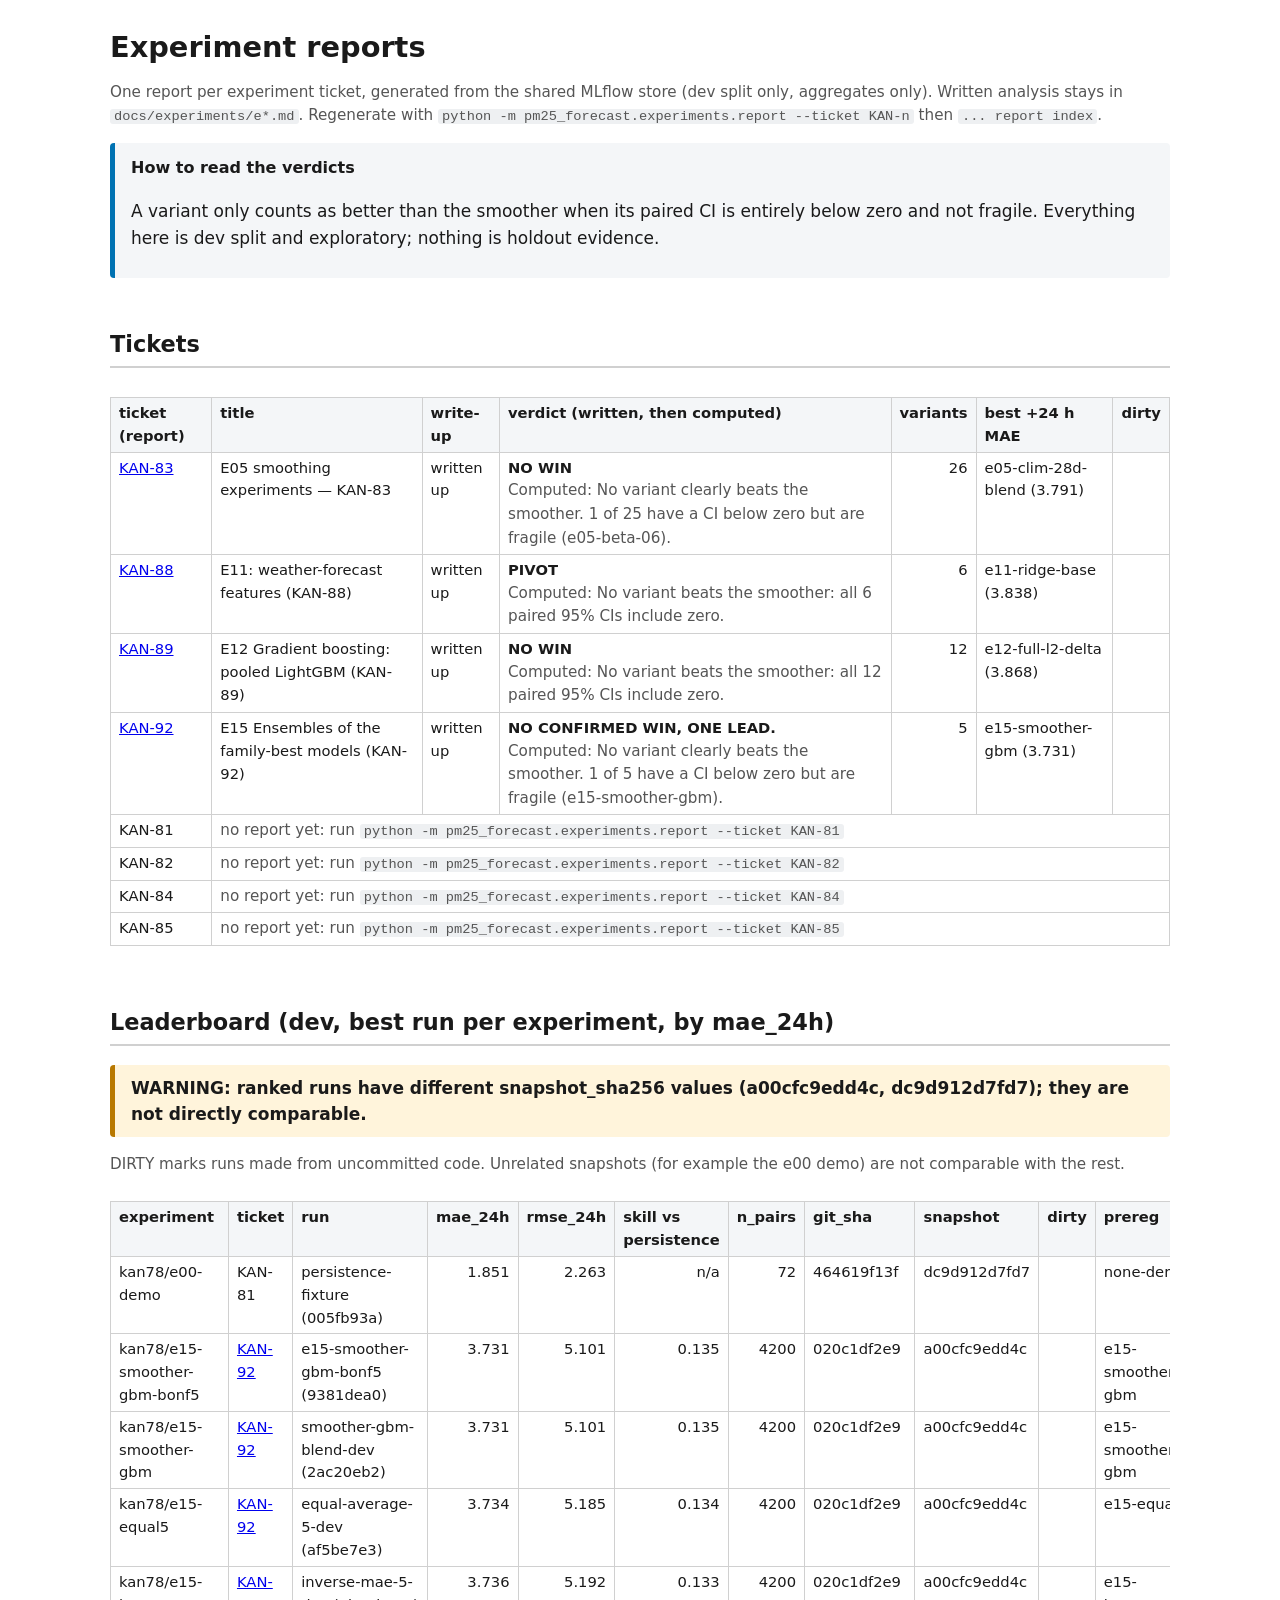
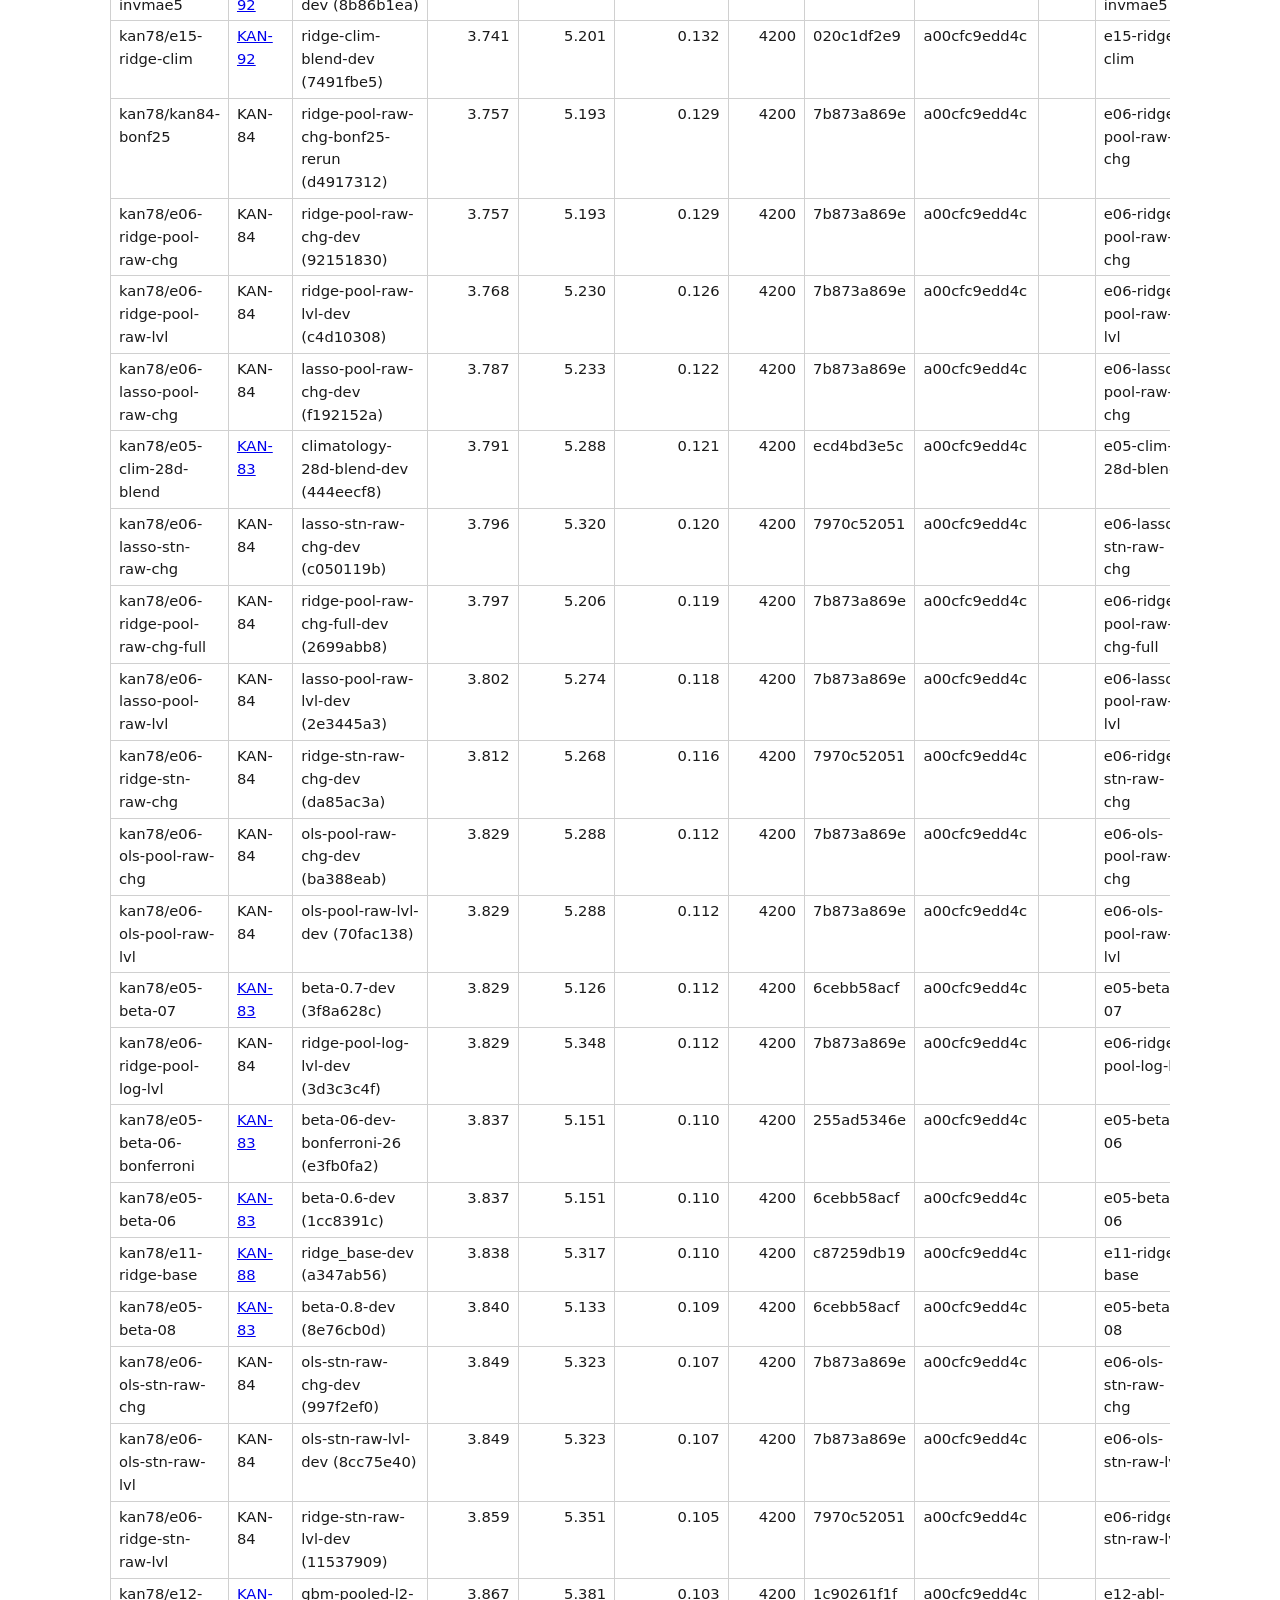
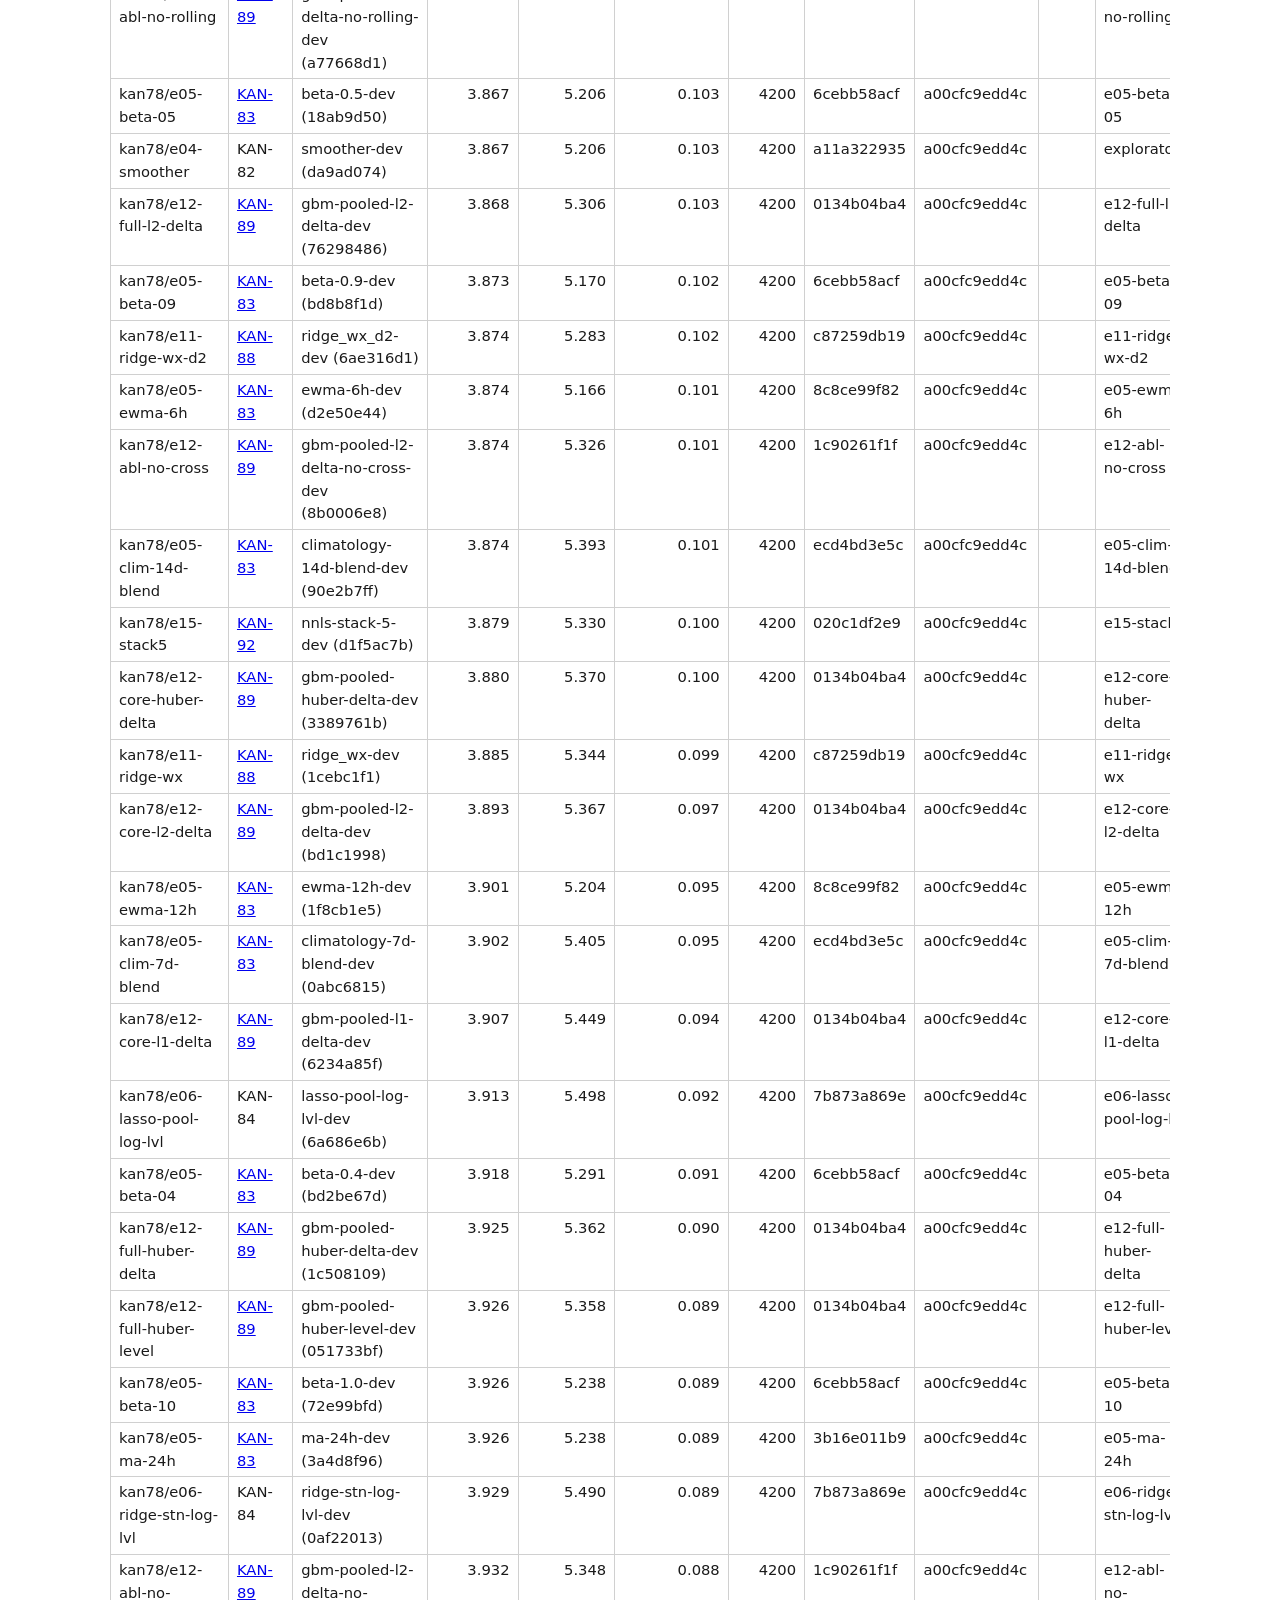
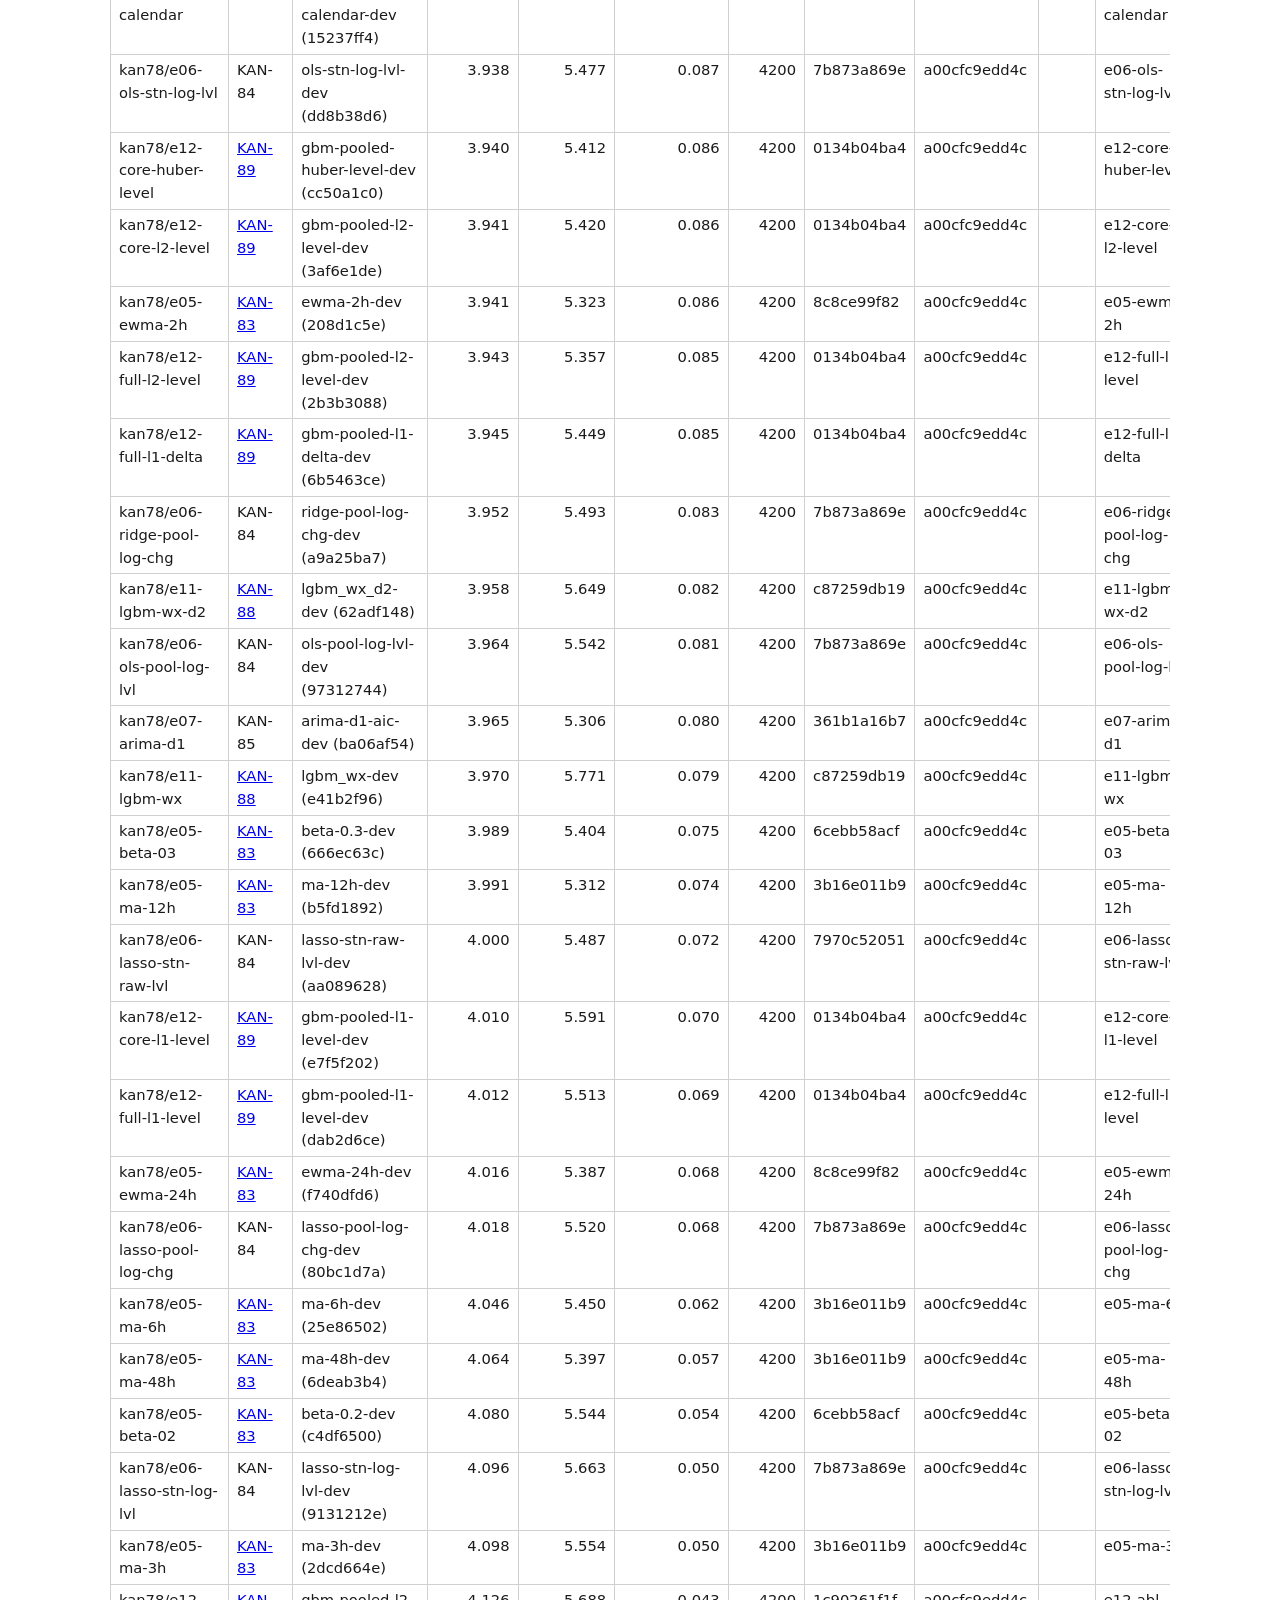
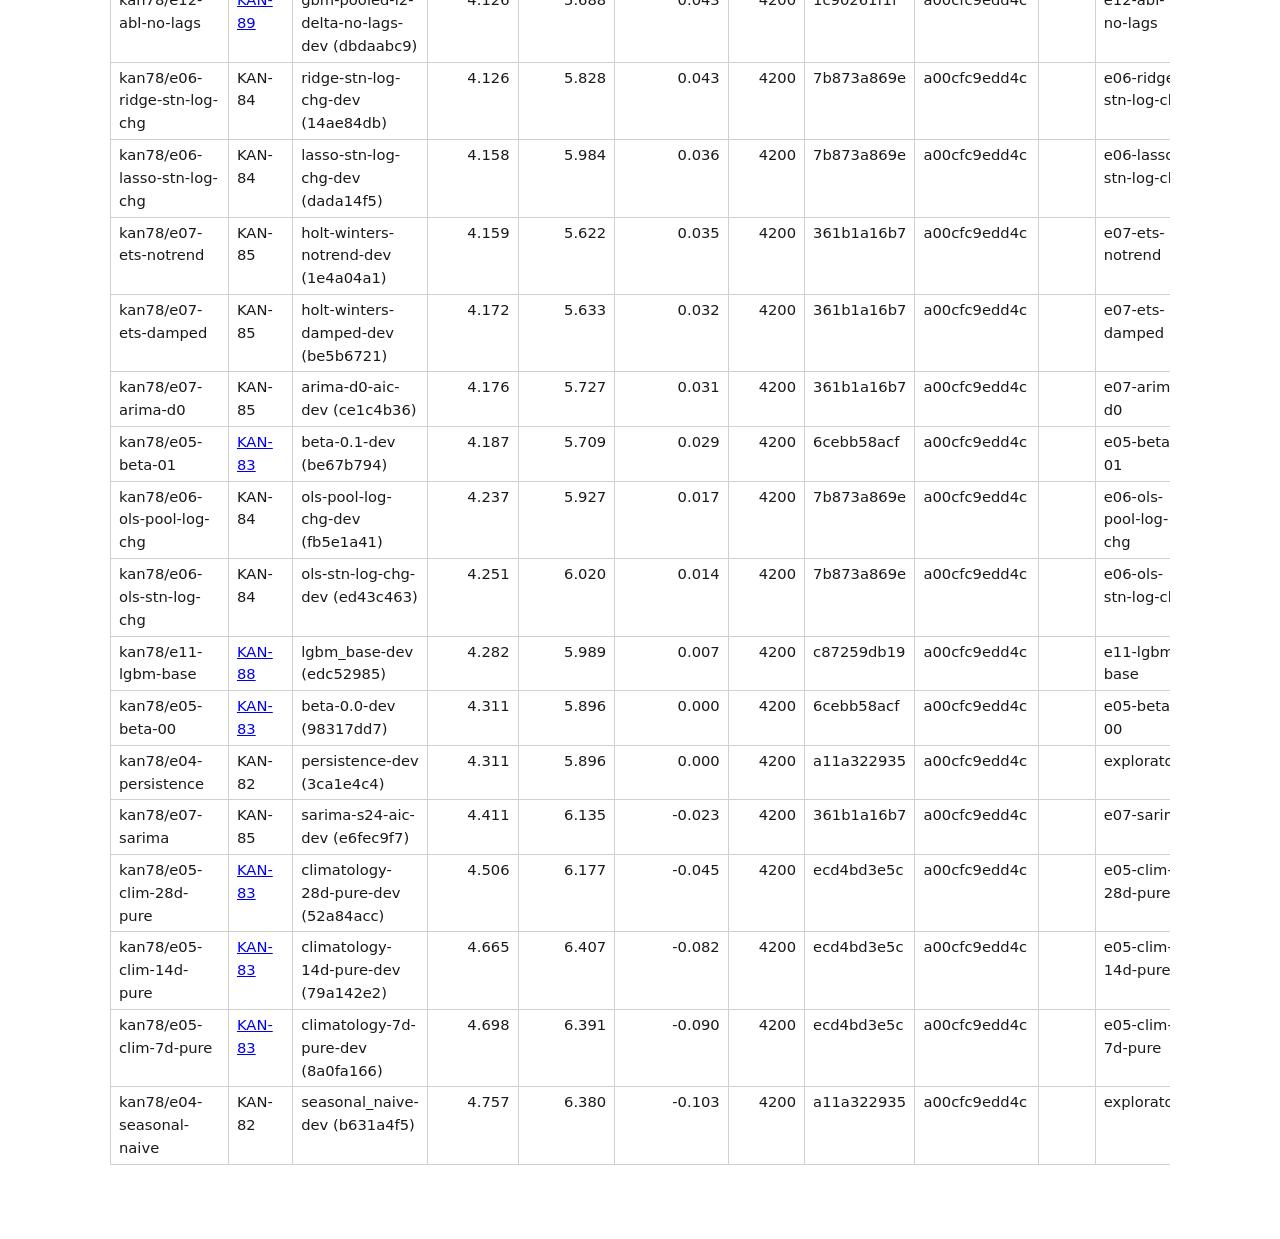
==== commit 7809f34e: "KAN-92: E15 ensembles: no confirmed win, smoother + GBM blend is the one lead (dev only) Co-Authored" ====
--- a/docs/experiments/reports/index.html
+++ b/docs/experiments/reports/index.html
@@ -26,4 +26,4 @@
 .tag{font-weight:600}
 .narr{border-top:1px solid var(--line);margin-top:8px}
 dl dt{font-weight:600;margin-top:.6em}dl dd{margin:0 0 0 1em}
-</style></head><body><main><h1>Experiment reports</h1><p class="meta">One report per experiment ticket, generated from the shared MLflow store (dev split only, aggregates only). Written analysis stays in <code>docs/experiments/e*.md</code>. Regenerate with <code>python -m pm25_forecast.experiments.report --ticket KAN-n</code> then <code>... report index</code>.</p><div class="box"><h4>How to read the verdicts</h4><p>A variant only counts as better than the smoother when its paired CI is entirely below zero and not fragile. Everything here is dev split and exploratory; nothing is holdout evidence.</p></div><h2>Tickets</h2><div class='scroll'><table><thead><tr><th>ticket (report)</th><th>title</th><th>write-up</th><th>verdict (written, then computed)</th><th>variants</th><th>best +24 h MAE</th><th>dirty</th></tr></thead><tbody><tr><td><a href="KAN-83.html">KAN-83</a></td><td>E05 smoothing experiments — KAN-83</td><td>written up</td><td><strong>NO WIN</strong><br><span class='meta'>Computed: No variant clearly beats the smoother. 1 of 25 have a CI below zero but are fragile (e05-beta-06).</span></td><td class='n'>26</td><td>e05-clim-28d-blend (3.791)</td><td></td></tr><tr><td><a href="KAN-88.html">KAN-88</a></td><td>E11: weather-forecast features (KAN-88)</td><td>written up</td><td><strong>PIVOT</strong><br><span class='meta'>Computed: No variant beats the smoother: all 6 paired 95% CIs include zero.</span></td><td class='n'>6</td><td>e11-ridge-base (3.838)</td><td></td></tr><tr><td><a href="KAN-89.html">KAN-89</a></td><td>E12 Gradient boosting: pooled LightGBM (KAN-89)</td><td>written up</td><td><strong>NO WIN</strong><br><span class='meta'>Computed: No variant beats the smoother: all 12 paired 95% CIs include zero.</span></td><td class='n'>12</td><td>e12-full-l2-delta (3.868)</td><td></td></tr><tr><td>KAN-81</td><td colspan=6 class='meta'>no report yet: run <code>python -m pm25_forecast.experiments.report --ticket KAN-81</code></td></tr><tr><td>KAN-82</td><td colspan=6 class='meta'>no report yet: run <code>python -m pm25_forecast.experiments.report --ticket KAN-82</code></td></tr><tr><td>KAN-84</td><td colspan=6 class='meta'>no report yet: run <code>python -m pm25_forecast.experiments.report --ticket KAN-84</code></td></tr><tr><td>KAN-85</td><td colspan=6 class='meta'>no report yet: run <code>python -m pm25_forecast.experiments.report --ticket KAN-85</code></td></tr></tbody></table></div><h2>Leaderboard (dev, best run per experiment, by mae_24h)</h2><div class="box warn"><strong>WARNING: ranked runs have different snapshot_sha256 values (a00cfc9edd4c, dc9d912d7fd7); they are not directly comparable.</strong></div><p class='meta'>DIRTY marks runs made from uncommitted code. Unrelated snapshots (for example the e00 demo) are not comparable with the rest.</p><div class='scroll'><table><thead><tr><th>experiment</th><th>ticket</th><th>run</th><th>mae_24h</th><th>rmse_24h</th><th>skill vs persistence</th><th>n_pairs</th><th>git_sha</th><th>snapshot</th><th>dirty</th><th>prereg</th></tr></thead><tbody><tr><td>kan78/e00-demo</td><td>KAN-81</td><td>persistence-fixture (005fb93a)</td><td class=n>1.851</td><td class=n>2.263</td><td class=n>n/a</td><td class=n>72</td><td>464619f13f</td><td>dc9d912d7fd7</td><td></td><td>none-demo</td></tr><tr><td>kan78/kan84-bonf25</td><td>KAN-84</td><td>ridge-pool-raw-chg-bonf25 (fa8b1290)</td><td class=n>3.757</td><td class=n>5.193</td><td class=n>0.129</td><td class=n>4200</td><td>4307fab27f</td><td>a00cfc9edd4c</td><td></td><td>e06-ridge-pool-raw-chg</td></tr><tr><td>kan78/e06-ridge-pool-raw-chg</td><td>KAN-84</td><td>ridge-pool-raw-chg-dev (a64d43ca)</td><td class=n>3.757</td><td class=n>5.193</td><td class=n>0.129</td><td class=n>4200</td><td>7970c52051</td><td>a00cfc9edd4c</td><td></td><td>e06-ridge-pool-raw-chg</td></tr><tr><td>kan78/e06-ridge-pool-raw-lvl</td><td>KAN-84</td><td>ridge-pool-raw-lvl-dev (6d040878)</td><td class=n>3.768</td><td class=n>5.230</td><td class=n>0.126</td><td class=n>4200</td><td>7970c52051</td><td>a00cfc9edd4c</td><td></td><td>e06-ridge-pool-raw-lvl</td></tr><tr><td>kan78/e06-lasso-pool-raw-chg</td><td>KAN-84</td><td>lasso-pool-raw-chg-dev (d590863b)</td><td class=n>3.787</td><td class=n>5.233</td><td class=n>0.122</td><td class=n>4200</td><td>7970c52051</td><td>a00cfc9edd4c</td><td></td><td>e06-lasso-pool-raw-chg</td></tr><tr><td>kan78/e05-clim-28d-blend</td><td><a href="KAN-83.html">KAN-83</a></td><td>climatology-28d-blend-dev (444eecf8)</td><td class=n>3.791</td><td class=n>5.288</td><td class=n>0.121</td><td class=n>4200</td><td>ecd4bd3e5c</td><td>a00cfc9edd4c</td><td></td><td>e05-clim-28d-blend</td></tr><tr><td>kan78/e06-lasso-stn-raw-chg</td><td>KAN-84</td><td>lasso-stn-raw-chg-dev (c050119b)</td><td class=n>3.796</td><td class=n>5.320</td><td class=n>0.120</td><td class=n>4200</td><td>7970c52051</td><td>a00cfc9edd4c</td><td></td><td>e06-lasso-stn-raw-chg</td></tr><tr><td>kan78/e06-ridge-pool-raw-chg-full</td><td>KAN-84</td><td>ridge-pool-raw-chg-full-dev (9fb45fbc)</td><td class=n>3.797</td><td class=n>5.206</td><td class=n>0.119</td><td class=n>4200</td><td>4307fab27f</td><td>a00cfc9edd4c</td><td></td><td>e06-ridge-pool-raw-chg-full</td></tr><tr><td>kan78/e06-ridge-stn-raw-chg</td><td>KAN-84</td><td>ridge-stn-raw-chg-dev (da85ac3a)</td><td class=n>3.812</td><td class=n>5.268</td><td class=n>0.116</td><td class=n>4200</td><td>7970c52051</td><td>a00cfc9edd4c</td><td></td><td>e06-ridge-stn-raw-chg</td></tr><tr><td>kan78/e06-lasso-pool-raw-lvl</td><td>KAN-84</td><td>lasso-pool-raw-lvl-dev (24c5c139)</td><td class=n>3.819</td><td class=n>5.285</td><td class=n>0.114</td><td class=n>4200</td><td>7970c52051</td><td>a00cfc9edd4c</td><td></td><td>e06-lasso-pool-raw-lvl</td></tr><tr><td>kan78/e06-ols-pool-raw-chg</td><td>KAN-84</td><td>ols-pool-raw-chg-dev (de5ae097)</td><td class=n>3.829</td><td class=n>5.288</td><td class=n>0.112</td><td class=n>4200</td><td>7970c52051</td><td>a00cfc9edd4c</td><td></td><td>e06-ols-pool-raw-chg</td></tr><tr><td>kan78/e06-ols-pool-raw-lvl</td><td>KAN-84</td><td>ols-pool-raw-lvl-dev (38e7f8d6)</td><td class=n>3.829</td><td class=n>5.288</td><td class=n>0.112</td><td class=n>4200</td><td>7970c52051</td><td>a00cfc9edd4c</td><td></td><td>e06-ols-pool-raw-lvl</td></tr><tr><td>kan78/e05-beta-07</td><td><a href="KAN-83.html">KAN-83</a></td><td>beta-0.7-dev (3f8a628c)</td><td class=n>3.829</td><td class=n>5.126</td><td class=n>0.112</td><td class=n>4200</td><td>6cebb58acf</td><td>a00cfc9edd4c</td><td></td><td>e05-beta-07</td></tr><tr><td>kan78/e06-ridge-pool-log-lvl</td><td>KAN-84</td><td>ridge-pool-log-lvl-dev (3d0d20df)</td><td class=n>3.829</td><td class=n>5.348</td><td class=n>0.112</td><td class=n>4200</td><td>7970c52051</td><td>a00cfc9edd4c</td><td></td><td>e06-ridge-pool-log-lvl</td></tr><tr><td>kan78/e05-beta-06-bonferroni</td><td><a href="KAN-83.html">KAN-83</a></td><td>beta-06-dev-bonferroni-26 (e3fb0fa2)</td><td class=n>3.837</td><td class=n>5.151</td><td class=n>0.110</td><td class=n>4200</td><td>255ad5346e</td><td>a00cfc9edd4c</td><td></td><td>e05-beta-06</td></tr><tr><td>kan78/e05-beta-06</td><td><a href="KAN-83.html">KAN-83</a></td><td>beta-0.6-dev (1cc8391c)</td><td class=n>3.837</td><td class=n>5.151</td><td class=n>0.110</td><td class=n>4200</td><td>6cebb58acf</td><td>a00cfc9edd4c</td><td></td><td>e05-beta-06</td></tr><tr><td>kan78/e11-ridge-base</td><td><a href="KAN-88.html">KAN-88</a></td><td>ridge_base-dev (a347ab56)</td><td class=n>3.838</td><td class=n>5.317</td><td class=n>0.110</td><td class=n>4200</td><td>c87259db19</td><td>a00cfc9edd4c</td><td></td><td>e11-ridge-base</td></tr><tr><td>kan78/e05-beta-08</td><td><a href="KAN-83.html">KAN-83</a></td><td>beta-0.8-dev (8e76cb0d)</td><td class=n>3.840</td><td class=n>5.133</td><td class=n>0.109</td><td class=n>4200</td><td>6cebb58acf</td><td>a00cfc9edd4c</td><td></td><td>e05-beta-08</td></tr><tr><td>kan78/e06-ols-stn-raw-chg</td><td>KAN-84</td><td>ols-stn-raw-chg-dev (4077b8d2)</td><td class=n>3.849</td><td class=n>5.323</td><td class=n>0.107</td><td class=n>4200</td><td>7970c52051</td><td>a00cfc9edd4c</td><td></td><td>e06-ols-stn-raw-chg</td></tr><tr><td>kan78/e06-ols-stn-raw-lvl</td><td>KAN-84</td><td>ols-stn-raw-lvl-dev (cb2ce72a)</td><td class=n>3.849</td><td class=n>5.323</td><td class=n>0.107</td><td class=n>4200</td><td>7970c52051</td><td>a00cfc9edd4c</td><td></td><td>e06-ols-stn-raw-lvl</td></tr><tr><td>kan78/e06-ridge-stn-raw-lvl</td><td>KAN-84</td><td>ridge-stn-raw-lvl-dev (11537909)</td><td class=n>3.859</td><td class=n>5.351</td><td class=n>0.105</td><td class=n>4200</td><td>7970c52051</td><td>a00cfc9edd4c</td><td></td><td>e06-ridge-stn-raw-lvl</td></tr><tr><td>kan78/e12-abl-no-rolling</td><td><a href="KAN-89.html">KAN-89</a></td><td>gbm-pooled-l2-delta-no-rolling-dev (a77668d1)</td><td class=n>3.867</td><td class=n>5.381</td><td class=n>0.103</td><td class=n>4200</td><td>1c90261f1f</td><td>a00cfc9edd4c</td><td></td><td>e12-abl-no-rolling</td></tr><tr><td>kan78/e05-beta-05</td><td><a href="KAN-83.html">KAN-83</a></td><td>beta-0.5-dev (18ab9d50)</td><td class=n>3.867</td><td class=n>5.206</td><td class=n>0.103</td><td class=n>4200</td><td>6cebb58acf</td><td>a00cfc9edd4c</td><td></td><td>e05-beta-05</td></tr><tr><td>kan78/e04-smoother</td><td>KAN-82</td><td>smoother-dev (da9ad074)</td><td class=n>3.867</td><td class=n>5.206</td><td class=n>0.103</td><td class=n>4200</td><td>a11a322935</td><td>a00cfc9edd4c</td><td></td><td>exploratory</td></tr><tr><td>kan78/e12-full-l2-delta</td><td><a href="KAN-89.html">KAN-89</a></td><td>gbm-pooled-l2-delta-dev (76298486)</td><td class=n>3.868</td><td class=n>5.306</td><td class=n>0.103</td><td class=n>4200</td><td>0134b04ba4</td><td>a00cfc9edd4c</td><td></td><td>e12-full-l2-delta</td></tr><tr><td>kan78/e05-beta-09</td><td><a href="KAN-83.html">KAN-83</a></td><td>beta-0.9-dev (bd8b8f1d)</td><td class=n>3.873</td><td class=n>5.170</td><td class=n>0.102</td><td class=n>4200</td><td>6cebb58acf</td><td>a00cfc9edd4c</td><td></td><td>e05-beta-09</td></tr><tr><td>kan78/e11-ridge-wx-d2</td><td><a href="KAN-88.html">KAN-88</a></td><td>ridge_wx_d2-dev (6ae316d1)</td><td class=n>3.874</td><td class=n>5.283</td><td class=n>0.102</td><td class=n>4200</td><td>c87259db19</td><td>a00cfc9edd4c</td><td></td><td>e11-ridge-wx-d2</td></tr><tr><td>kan78/e05-ewma-6h</td><td><a href="KAN-83.html">KAN-83</a></td><td>ewma-6h-dev (d2e50e44)</td><td class=n>3.874</td><td class=n>5.166</td><td class=n>0.101</td><td class=n>4200</td><td>8c8ce99f82</td><td>a00cfc9edd4c</td><td></td><td>e05-ewma-6h</td></tr><tr><td>kan78/e12-abl-no-cross</td><td><a href="KAN-89.html">KAN-89</a></td><td>gbm-pooled-l2-delta-no-cross-dev (8b0006e8)</td><td class=n>3.874</td><td class=n>5.326</td><td class=n>0.101</td><td class=n>4200</td><td>1c90261f1f</td><td>a00cfc9edd4c</td><td></td><td>e12-abl-no-cross</td></tr><tr><td>kan78/e05-clim-14d-blend</td><td><a href="KAN-83.html">KAN-83</a></td><td>climatology-14d-blend-dev (90e2b7ff)</td><td class=n>3.874</td><td class=n>5.393</td><td class=n>0.101</td><td class=n>4200</td><td>ecd4bd3e5c</td><td>a00cfc9edd4c</td><td></td><td>e05-clim-14d-blend</td></tr><tr><td>kan78/e12-core-huber-delta</td><td><a href="KAN-89.html">KAN-89</a></td><td>gbm-pooled-huber-delta-dev (3389761b)</td><td class=n>3.880</td><td class=n>5.370</td><td class=n>0.100</td><td class=n>4200</td><td>0134b04ba4</td><td>a00cfc9edd4c</td><td></td><td>e12-core-huber-delta</td></tr><tr><td>kan78/e11-ridge-wx</td><td><a href="KAN-88.html">KAN-88</a></td><td>ridge_wx-dev (1cebc1f1)</td><td class=n>3.885</td><td class=n>5.344</td><td class=n>0.099</td><td class=n>4200</td><td>c87259db19</td><td>a00cfc9edd4c</td><td></td><td>e11-ridge-wx</td></tr><tr><td>kan78/e12-core-l2-delta</td><td><a href="KAN-89.html">KAN-89</a></td><td>gbm-pooled-l2-delta-dev (bd1c1998)</td><td class=n>3.893</td><td class=n>5.367</td><td class=n>0.097</td><td class=n>4200</td><td>0134b04ba4</td><td>a00cfc9edd4c</td><td></td><td>e12-core-l2-delta</td></tr><tr><td>kan78/e05-ewma-12h</td><td><a href="KAN-83.html">KAN-83</a></td><td>ewma-12h-dev (1f8cb1e5)</td><td class=n>3.901</td><td class=n>5.204</td><td class=n>0.095</td><td class=n>4200</td><td>8c8ce99f82</td><td>a00cfc9edd4c</td><td></td><td>e05-ewma-12h</td></tr><tr><td>kan78/e05-clim-7d-blend</td><td><a href="KAN-83.html">KAN-83</a></td><td>climatology-7d-blend-dev (0abc6815)</td><td class=n>3.902</td><td class=n>5.405</td><td class=n>0.095</td><td class=n>4200</td><td>ecd4bd3e5c</td><td>a00cfc9edd4c</td><td></td><td>e05-clim-7d-blend</td></tr><tr><td>kan78/e12-core-l1-delta</td><td><a href="KAN-89.html">KAN-89</a></td><td>gbm-pooled-l1-delta-dev (6234a85f)</td><td class=n>3.907</td><td class=n>5.449</td><td class=n>0.094</td><td class=n>4200</td><td>0134b04ba4</td><td>a00cfc9edd4c</td><td></td><td>e12-core-l1-delta</td></tr><tr><td>kan78/e06-lasso-pool-log-lvl</td><td>KAN-84</td><td>lasso-pool-log-lvl-dev (fca5e565)</td><td class=n>3.913</td><td class=n>5.498</td><td class=n>0.092</td><td class=n>4200</td><td>7970c52051</td><td>a00cfc9edd4c</td><td></td><td>e06-lasso-pool-log-lvl</td></tr><tr><td>kan78/e05-beta-04</td><td><a href="KAN-83.html">KAN-83</a></td><td>beta-0.4-dev (bd2be67d)</td><td class=n>3.918</td><td class=n>5.291</td><td class=n>0.091</td><td class=n>4200</td><td>6cebb58acf</td><td>a00cfc9edd4c</td><td></td><td>e05-beta-04</td></tr><tr><td>kan78/e12-full-huber-delta</td><td><a href="KAN-89.html">KAN-89</a></td><td>gbm-pooled-huber-delta-dev (1c508109)</td><td class=n>3.925</td><td class=n>5.362</td><td class=n>0.090</td><td class=n>4200</td><td>0134b04ba4</td><td>a00cfc9edd4c</td><td></td><td>e12-full-huber-delta</td></tr><tr><td>kan78/e12-full-huber-level</td><td><a href="KAN-89.html">KAN-89</a></td><td>gbm-pooled-huber-level-dev (051733bf)</td><td class=n>3.926</td><td class=n>5.358</td><td class=n>0.089</td><td class=n>4200</td><td>0134b04ba4</td><td>a00cfc9edd4c</td><td></td><td>e12-full-huber-level</td></tr><tr><td>kan78/e05-beta-10</td><td><a href="KAN-83.html">KAN-83</a></td><td>beta-1.0-dev (72e99bfd)</td><td class=n>3.926</td><td class=n>5.238</td><td class=n>0.089</td><td class=n>4200</td><td>6cebb58acf</td><td>a00cfc9edd4c</td><td></td><td>e05-beta-10</td></tr><tr><td>kan78/e05-ma-24h</td><td><a href="KAN-83.html">KAN-83</a></td><td>ma-24h-dev (3a4d8f96)</td><td class=n>3.926</td><td class=n>5.238</td><td class=n>0.089</td><td class=n>4200</td><td>3b16e011b9</td><td>a00cfc9edd4c</td><td></td><td>e05-ma-24h</td></tr><tr><td>kan78/e06-ridge-stn-log-lvl</td><td>KAN-84</td><td>ridge-stn-log-lvl-dev (06034fbf)</td><td class=n>3.929</td><td class=n>5.490</td><td class=n>0.089</td><td class=n>4200</td><td>7970c52051</td><td>a00cfc9edd4c</td><td></td><td>e06-ridge-stn-log-lvl</td></tr><tr><td>kan78/e12-abl-no-calendar</td><td><a href="KAN-89.html">KAN-89</a></td><td>gbm-pooled-l2-delta-no-calendar-dev (15237ff4)</td><td class=n>3.932</td><td class=n>5.348</td><td class=n>0.088</td><td class=n>4200</td><td>1c90261f1f</td><td>a00cfc9edd4c</td><td></td><td>e12-abl-no-calendar</td></tr><tr><td>kan78/e06-ols-stn-log-lvl</td><td>KAN-84</td><td>ols-stn-log-lvl-dev (69bf0f61)</td><td class=n>3.938</td><td class=n>5.477</td><td class=n>0.087</td><td class=n>4200</td><td>7970c52051</td><td>a00cfc9edd4c</td><td></td><td>e06-ols-stn-log-lvl</td></tr><tr><td>kan78/e12-core-huber-level</td><td><a href="KAN-89.html">KAN-89</a></td><td>gbm-pooled-huber-level-dev (cc50a1c0)</td><td class=n>3.940</td><td class=n>5.412</td><td class=n>0.086</td><td class=n>4200</td><td>0134b04ba4</td><td>a00cfc9edd4c</td><td></td><td>e12-core-huber-level</td></tr><tr><td>kan78/e12-core-l2-level</td><td><a href="KAN-89.html">KAN-89</a></td><td>gbm-pooled-l2-level-dev (3af6e1de)</td><td class=n>3.941</td><td class=n>5.420</td><td class=n>0.086</td><td class=n>4200</td><td>0134b04ba4</td><td>a00cfc9edd4c</td><td></td><td>e12-core-l2-level</td></tr><tr><td>kan78/e05-ewma-2h</td><td><a href="KAN-83.html">KAN-83</a></td><td>ewma-2h-dev (208d1c5e)</td><td class=n>3.941</td><td class=n>5.323</td><td class=n>0.086</td><td class=n>4200</td><td>8c8ce99f82</td><td>a00cfc9edd4c</td><td></td><td>e05-ewma-2h</td></tr><tr><td>kan78/e12-full-l2-level</td><td><a href="KAN-89.html">KAN-89</a></td><td>gbm-pooled-l2-level-dev (2b3b3088)</td><td class=n>3.943</td><td class=n>5.357</td><td class=n>0.085</td><td class=n>4200</td><td>0134b04ba4</td><td>a00cfc9edd4c</td><td></td><td>e12-full-l2-level</td></tr><tr><td>kan78/e12-full-l1-delta</td><td><a href="KAN-89.html">KAN-89</a></td><td>gbm-pooled-l1-delta-dev (6b5463ce)</td><td class=n>3.945</td><td class=n>5.449</td><td class=n>0.085</td><td class=n>4200</td><td>0134b04ba4</td><td>a00cfc9edd4c</td><td></td><td>e12-full-l1-delta</td></tr><tr><td>kan78/e06-ridge-pool-log-chg</td><td>KAN-84</td><td>ridge-pool-log-chg-dev (32465784)</td><td class=n>3.952</td><td class=n>5.493</td><td class=n>0.083</td><td class=n>4200</td><td>7970c52051</td><td>a00cfc9edd4c</td><td></td><td>e06-ridge-pool-log-chg</td></tr><tr><td>kan78/e11-lgbm-wx-d2</td><td><a href="KAN-88.html">KAN-88</a></td><td>lgbm_wx_d2-dev (62adf148)</td><td class=n>3.958</td><td class=n>5.649</td><td class=n>0.082</td><td class=n>4200</td><td>c87259db19</td><td>a00cfc9edd4c</td><td></td><td>e11-lgbm-wx-d2</td></tr><tr><td>kan78/e06-ols-pool-log-lvl</td><td>KAN-84</td><td>ols-pool-log-lvl-dev (bb1c108d)</td><td class=n>3.964</td><td class=n>5.542</td><td class=n>0.081</td><td class=n>4200</td><td>7970c52051</td><td>a00cfc9edd4c</td><td></td><td>e06-ols-pool-log-lvl</td></tr><tr><td>kan78/e07-arima-d1</td><td>KAN-85</td><td>arima-d1-aic-dev (ba06af54)</td><td class=n>3.965</td><td class=n>5.306</td><td class=n>0.080</td><td class=n>4200</td><td>361b1a16b7</td><td>a00cfc9edd4c</td><td></td><td>e07-arima-d1</td></tr><tr><td>kan78/e11-lgbm-wx</td><td><a href="KAN-88.html">KAN-88</a></td><td>lgbm_wx-dev (e41b2f96)</td><td class=n>3.970</td><td class=n>5.771</td><td class=n>0.079</td><td class=n>4200</td><td>c87259db19</td><td>a00cfc9edd4c</td><td></td><td>e11-lgbm-wx</td></tr><tr><td>kan78/e05-beta-03</td><td><a href="KAN-83.html">KAN-83</a></td><td>beta-0.3-dev (666ec63c)</td><td class=n>3.989</td><td class=n>5.404</td><td class=n>0.075</td><td class=n>4200</td><td>6cebb58acf</td><td>a00cfc9edd4c</td><td></td><td>e05-beta-03</td></tr><tr><td>kan78/e05-ma-12h</td><td><a href="KAN-83.html">KAN-83</a></td><td>ma-12h-dev (b5fd1892)</td><td class=n>3.991</td><td class=n>5.312</td><td class=n>0.074</td><td class=n>4200</td><td>3b16e011b9</td><td>a00cfc9edd4c</td><td></td><td>e05-ma-12h</td></tr><tr><td>kan78/e06-lasso-stn-raw-lvl</td><td>KAN-84</td><td>lasso-stn-raw-lvl-dev (aa089628)</td><td class=n>4.000</td><td class=n>5.487</td><td class=n>0.072</td><td class=n>4200</td><td>7970c52051</td><td>a00cfc9edd4c</td><td></td><td>e06-lasso-stn-raw-lvl</td></tr><tr><td>kan78/e12-core-l1-level</td><td><a href="KAN-89.html">KAN-89</a></td><td>gbm-pooled-l1-level-dev (e7f5f202)</td><td class=n>4.010</td><td class=n>5.591</td><td class=n>0.070</td><td class=n>4200</td><td>0134b04ba4</td><td>a00cfc9edd4c</td><td></td><td>e12-core-l1-level</td></tr><tr><td>kan78/e12-full-l1-level</td><td><a href="KAN-89.html">KAN-89</a></td><td>gbm-pooled-l1-level-dev (dab2d6ce)</td><td class=n>4.012</td><td class=n>5.513</td><td class=n>0.069</td><td class=n>4200</td><td>0134b04ba4</td><td>a00cfc9edd4c</td><td></td><td>e12-full-l1-level</td></tr><tr><td>kan78/e05-ewma-24h</td><td><a href="KAN-83.html">KAN-83</a></td><td>ewma-24h-dev (f740dfd6)</td><td class=n>4.016</td><td class=n>5.387</td><td class=n>0.068</td><td class=n>4200</td><td>8c8ce99f82</td><td>a00cfc9edd4c</td><td></td><td>e05-ewma-24h</td></tr><tr><td>kan78/e06-lasso-pool-log-chg</td><td>KAN-84</td><td>lasso-pool-log-chg-dev (b4be40e4)</td><td class=n>4.018</td><td class=n>5.520</td><td class=n>0.068</td><td class=n>4200</td><td>7970c52051</td><td>a00cfc9edd4c</td><td></td><td>e06-lasso-pool-log-chg</td></tr><tr><td>kan78/e05-ma-6h</td><td><a href="KAN-83.html">KAN-83</a></td><td>ma-6h-dev (25e86502)</td><td class=n>4.046</td><td class=n>5.450</td><td class=n>0.062</td><td class=n>4200</td><td>3b16e011b9</td><td>a00cfc9edd4c</td><td></td><td>e05-ma-6h</td></tr><tr><td>kan78/e05-ma-48h</td><td><a href="KAN-83.html">KAN-83</a></td><td>ma-48h-dev (6deab3b4)</td><td class=n>4.064</td><td class=n>5.397</td><td class=n>0.057</td><td class=n>4200</td><td>3b16e011b9</td><td>a00cfc9edd4c</td><td></td><td>e05-ma-48h</td></tr><tr><td>kan78/e05-beta-02</td><td><a href="KAN-83.html">KAN-83</a></td><td>beta-0.2-dev (c4df6500)</td><td class=n>4.080</td><td class=n>5.544</td><td class=n>0.054</td><td class=n>4200</td><td>6cebb58acf</td><td>a00cfc9edd4c</td><td></td><td>e05-beta-02</td></tr><tr><td>kan78/e06-lasso-stn-log-lvl</td><td>KAN-84</td><td>lasso-stn-log-lvl-dev (8c9117e2)</td><td class=n>4.096</td><td class=n>5.663</td><td class=n>0.050</td><td class=n>4200</td><td>7970c52051</td><td>a00cfc9edd4c</td><td></td><td>e06-lasso-stn-log-lvl</td></tr><tr><td>kan78/e05-ma-3h</td><td><a href="KAN-83.html">KAN-83</a></td><td>ma-3h-dev (2dcd664e)</td><td class=n>4.098</td><td class=n>5.554</td><td class=n>0.050</td><td class=n>4200</td><td>3b16e011b9</td><td>a00cfc9edd4c</td><td></td><td>e05-ma-3h</td></tr><tr><td>kan78/e12-abl-no-lags</td><td><a href="KAN-89.html">KAN-89</a></td><td>gbm-pooled-l2-delta-no-lags-dev (dbdaabc9)</td><td class=n>4.126</td><td class=n>5.688</td><td class=n>0.043</td><td class=n>4200</td><td>1c90261f1f</td><td>a00cfc9edd4c</td><td></td><td>e12-abl-no-lags</td></tr><tr><td>kan78/e06-ridge-stn-log-chg</td><td>KAN-84</td><td>ridge-stn-log-chg-dev (3f6f9900)</td><td class=n>4.126</td><td class=n>5.828</td><td class=n>0.043</td><td class=n>4200</td><td>7970c52051</td><td>a00cfc9edd4c</td><td></td><td>e06-ridge-stn-log-chg</td></tr><tr><td>kan78/e06-lasso-stn-log-chg</td><td>KAN-84</td><td>lasso-stn-log-chg-dev (7d6141e7)</td><td class=n>4.158</td><td class=n>5.984</td><td class=n>0.036</td><td class=n>4200</td><td>7970c52051</td><td>a00cfc9edd4c</td><td></td><td>e06-lasso-stn-log-chg</td></tr><tr><td>kan78/e07-ets-notrend</td><td>KAN-85</td><td>holt-winters-notrend-dev (1e4a04a1)</td><td class=n>4.159</td><td class=n>5.622</td><td class=n>0.035</td><td class=n>4200</td><td>361b1a16b7</td><td>a00cfc9edd4c</td><td></td><td>e07-ets-notrend</td></tr><tr><td>kan78/e07-ets-damped</td><td>KAN-85</td><td>holt-winters-damped-dev (be5b6721)</td><td class=n>4.172</td><td class=n>5.633</td><td class=n>0.032</td><td class=n>4200</td><td>361b1a16b7</td><td>a00cfc9edd4c</td><td></td><td>e07-ets-damped</td></tr><tr><td>kan78/e07-arima-d0</td><td>KAN-85</td><td>arima-d0-aic-dev (ce1c4b36)</td><td class=n>4.176</td><td class=n>5.727</td><td class=n>0.031</td><td class=n>4200</td><td>361b1a16b7</td><td>a00cfc9edd4c</td><td></td><td>e07-arima-d0</td></tr><tr><td>kan78/e05-beta-01</td><td><a href="KAN-83.html">KAN-83</a></td><td>beta-0.1-dev (be67b794)</td><td class=n>4.187</td><td class=n>5.709</td><td class=n>0.029</td><td class=n>4200</td><td>6cebb58acf</td><td>a00cfc9edd4c</td><td></td><td>e05-beta-01</td></tr><tr><td>kan78/e06-ols-pool-log-chg</td><td>KAN-84</td><td>ols-pool-log-chg-dev (5989dd60)</td><td class=n>4.237</td><td class=n>5.927</td><td class=n>0.017</td><td class=n>4200</td><td>7970c52051</td><td>a00cfc9edd4c</td><td></td><td>e06-ols-pool-log-chg</td></tr><tr><td>kan78/e06-ols-stn-log-chg</td><td>KAN-84</td><td>ols-stn-log-chg-dev (ccbc6d53)</td><td class=n>4.251</td><td class=n>6.020</td><td class=n>0.014</td><td class=n>4200</td><td>7970c52051</td><td>a00cfc9edd4c</td><td></td><td>e06-ols-stn-log-chg</td></tr><tr><td>kan78/e11-lgbm-base</td><td><a href="KAN-88.html">KAN-88</a></td><td>lgbm_base-dev (edc52985)</td><td class=n>4.282</td><td class=n>5.989</td><td class=n>0.007</td><td class=n>4200</td><td>c87259db19</td><td>a00cfc9edd4c</td><td></td><td>e11-lgbm-base</td></tr><tr><td>kan78/e05-beta-00</td><td><a href="KAN-83.html">KAN-83</a></td><td>beta-0.0-dev (98317dd7)</td><td class=n>4.311</td><td class=n>5.896</td><td class=n>0.000</td><td class=n>4200</td><td>6cebb58acf</td><td>a00cfc9edd4c</td><td></td><td>e05-beta-00</td></tr><tr><td>kan78/e04-persistence</td><td>KAN-82</td><td>persistence-dev (3ca1e4c4)</td><td class=n>4.311</td><td class=n>5.896</td><td class=n>0.000</td><td class=n>4200</td><td>a11a322935</td><td>a00cfc9edd4c</td><td></td><td>exploratory</td></tr><tr><td>kan78/e07-sarima</td><td>KAN-85</td><td>sarima-s24-aic-dev (e6fec9f7)</td><td class=n>4.411</td><td class=n>6.135</td><td class=n>-0.023</td><td class=n>4200</td><td>361b1a16b7</td><td>a00cfc9edd4c</td><td></td><td>e07-sarima</td></tr><tr><td>kan78/e05-clim-28d-pure</td><td><a href="KAN-83.html">KAN-83</a></td><td>climatology-28d-pure-dev (52a84acc)</td><td class=n>4.506</td><td class=n>6.177</td><td class=n>-0.045</td><td class=n>4200</td><td>ecd4bd3e5c</td><td>a00cfc9edd4c</td><td></td><td>e05-clim-28d-pure</td></tr><tr><td>kan78/e05-clim-14d-pure</td><td><a href="KAN-83.html">KAN-83</a></td><td>climatology-14d-pure-dev (79a142e2)</td><td class=n>4.665</td><td class=n>6.407</td><td class=n>-0.082</td><td class=n>4200</td><td>ecd4bd3e5c</td><td>a00cfc9edd4c</td><td></td><td>e05-clim-14d-pure</td></tr><tr><td>kan78/e05-clim-7d-pure</td><td><a href="KAN-83.html">KAN-83</a></td><td>climatology-7d-pure-dev (8a0fa166)</td><td class=n>4.698</td><td class=n>6.391</td><td class=n>-0.090</td><td class=n>4200</td><td>ecd4bd3e5c</td><td>a00cfc9edd4c</td><td></td><td>e05-clim-7d-pure</td></tr><tr><td>kan78/e04-seasonal-naive</td><td>KAN-82</td><td>seasonal_naive-dev (b631a4f5)</td><td class=n>4.757</td><td class=n>6.380</td><td class=n>-0.103</td><td class=n>4200</td><td>a11a322935</td><td>a00cfc9edd4c</td><td></td><td>exploratory</td></tr></tbody></table></div></main></body></html>
+</style></head><body><main><h1>Experiment reports</h1><p class="meta">One report per experiment ticket, generated from the shared MLflow store (dev split only, aggregates only). Written analysis stays in <code>docs/experiments/e*.md</code>. Regenerate with <code>python -m pm25_forecast.experiments.report --ticket KAN-n</code> then <code>... report index</code>.</p><div class="box"><h4>How to read the verdicts</h4><p>A variant only counts as better than the smoother when its paired CI is entirely below zero and not fragile. Everything here is dev split and exploratory; nothing is holdout evidence.</p></div><h2>Tickets</h2><div class='scroll'><table><thead><tr><th>ticket (report)</th><th>title</th><th>write-up</th><th>verdict (written, then computed)</th><th>variants</th><th>best +24 h MAE</th><th>dirty</th></tr></thead><tbody><tr><td><a href="KAN-83.html">KAN-83</a></td><td>E05 smoothing experiments — KAN-83</td><td>written up</td><td><strong>NO WIN</strong><br><span class='meta'>Computed: No variant clearly beats the smoother. 1 of 25 have a CI below zero but are fragile (e05-beta-06).</span></td><td class='n'>26</td><td>e05-clim-28d-blend (3.791)</td><td></td></tr><tr><td><a href="KAN-88.html">KAN-88</a></td><td>E11: weather-forecast features (KAN-88)</td><td>written up</td><td><strong>PIVOT</strong><br><span class='meta'>Computed: No variant beats the smoother: all 6 paired 95% CIs include zero.</span></td><td class='n'>6</td><td>e11-ridge-base (3.838)</td><td></td></tr><tr><td><a href="KAN-89.html">KAN-89</a></td><td>E12 Gradient boosting: pooled LightGBM (KAN-89)</td><td>written up</td><td><strong>NO WIN</strong><br><span class='meta'>Computed: No variant beats the smoother: all 12 paired 95% CIs include zero.</span></td><td class='n'>12</td><td>e12-full-l2-delta (3.868)</td><td></td></tr><tr><td><a href="KAN-92.html">KAN-92</a></td><td>E15 Ensembles of the family-best models (KAN-92)</td><td>written up</td><td><strong>NO CONFIRMED WIN, ONE LEAD.</strong><br><span class='meta'>Computed: No variant clearly beats the smoother. 1 of 5 have a CI below zero but are fragile (e15-smoother-gbm).</span></td><td class='n'>5</td><td>e15-smoother-gbm (3.731)</td><td></td></tr><tr><td>KAN-81</td><td colspan=6 class='meta'>no report yet: run <code>python -m pm25_forecast.experiments.report --ticket KAN-81</code></td></tr><tr><td>KAN-82</td><td colspan=6 class='meta'>no report yet: run <code>python -m pm25_forecast.experiments.report --ticket KAN-82</code></td></tr><tr><td>KAN-84</td><td colspan=6 class='meta'>no report yet: run <code>python -m pm25_forecast.experiments.report --ticket KAN-84</code></td></tr><tr><td>KAN-85</td><td colspan=6 class='meta'>no report yet: run <code>python -m pm25_forecast.experiments.report --ticket KAN-85</code></td></tr></tbody></table></div><h2>Leaderboard (dev, best run per experiment, by mae_24h)</h2><div class="box warn"><strong>WARNING: ranked runs have different snapshot_sha256 values (a00cfc9edd4c, dc9d912d7fd7); they are not directly comparable.</strong></div><p class='meta'>DIRTY marks runs made from uncommitted code. Unrelated snapshots (for example the e00 demo) are not comparable with the rest.</p><div class='scroll'><table><thead><tr><th>experiment</th><th>ticket</th><th>run</th><th>mae_24h</th><th>rmse_24h</th><th>skill vs persistence</th><th>n_pairs</th><th>git_sha</th><th>snapshot</th><th>dirty</th><th>prereg</th></tr></thead><tbody><tr><td>kan78/e00-demo</td><td>KAN-81</td><td>persistence-fixture (005fb93a)</td><td class=n>1.851</td><td class=n>2.263</td><td class=n>n/a</td><td class=n>72</td><td>464619f13f</td><td>dc9d912d7fd7</td><td></td><td>none-demo</td></tr><tr><td>kan78/e15-smoother-gbm-bonf5</td><td><a href="KAN-92.html">KAN-92</a></td><td>e15-smoother-gbm-bonf5 (9381dea0)</td><td class=n>3.731</td><td class=n>5.101</td><td class=n>0.135</td><td class=n>4200</td><td>020c1df2e9</td><td>a00cfc9edd4c</td><td></td><td>e15-smoother-gbm</td></tr><tr><td>kan78/e15-smoother-gbm</td><td><a href="KAN-92.html">KAN-92</a></td><td>smoother-gbm-blend-dev (2ac20eb2)</td><td class=n>3.731</td><td class=n>5.101</td><td class=n>0.135</td><td class=n>4200</td><td>020c1df2e9</td><td>a00cfc9edd4c</td><td></td><td>e15-smoother-gbm</td></tr><tr><td>kan78/e15-equal5</td><td><a href="KAN-92.html">KAN-92</a></td><td>equal-average-5-dev (af5be7e3)</td><td class=n>3.734</td><td class=n>5.185</td><td class=n>0.134</td><td class=n>4200</td><td>020c1df2e9</td><td>a00cfc9edd4c</td><td></td><td>e15-equal5</td></tr><tr><td>kan78/e15-invmae5</td><td><a href="KAN-92.html">KAN-92</a></td><td>inverse-mae-5-dev (8b86b1ea)</td><td class=n>3.736</td><td class=n>5.192</td><td class=n>0.133</td><td class=n>4200</td><td>020c1df2e9</td><td>a00cfc9edd4c</td><td></td><td>e15-invmae5</td></tr><tr><td>kan78/e15-ridge-clim</td><td><a href="KAN-92.html">KAN-92</a></td><td>ridge-clim-blend-dev (7491fbe5)</td><td class=n>3.741</td><td class=n>5.201</td><td class=n>0.132</td><td class=n>4200</td><td>020c1df2e9</td><td>a00cfc9edd4c</td><td></td><td>e15-ridge-clim</td></tr><tr><td>kan78/kan84-bonf25</td><td>KAN-84</td><td>ridge-pool-raw-chg-bonf25-rerun (d4917312)</td><td class=n>3.757</td><td class=n>5.193</td><td class=n>0.129</td><td class=n>4200</td><td>7b873a869e</td><td>a00cfc9edd4c</td><td></td><td>e06-ridge-pool-raw-chg</td></tr><tr><td>kan78/e06-ridge-pool-raw-chg</td><td>KAN-84</td><td>ridge-pool-raw-chg-dev (92151830)</td><td class=n>3.757</td><td class=n>5.193</td><td class=n>0.129</td><td class=n>4200</td><td>7b873a869e</td><td>a00cfc9edd4c</td><td></td><td>e06-ridge-pool-raw-chg</td></tr><tr><td>kan78/e06-ridge-pool-raw-lvl</td><td>KAN-84</td><td>ridge-pool-raw-lvl-dev (c4d10308)</td><td class=n>3.768</td><td class=n>5.230</td><td class=n>0.126</td><td class=n>4200</td><td>7b873a869e</td><td>a00cfc9edd4c</td><td></td><td>e06-ridge-pool-raw-lvl</td></tr><tr><td>kan78/e06-lasso-pool-raw-chg</td><td>KAN-84</td><td>lasso-pool-raw-chg-dev (f192152a)</td><td class=n>3.787</td><td class=n>5.233</td><td class=n>0.122</td><td class=n>4200</td><td>7b873a869e</td><td>a00cfc9edd4c</td><td></td><td>e06-lasso-pool-raw-chg</td></tr><tr><td>kan78/e05-clim-28d-blend</td><td><a href="KAN-83.html">KAN-83</a></td><td>climatology-28d-blend-dev (444eecf8)</td><td class=n>3.791</td><td class=n>5.288</td><td class=n>0.121</td><td class=n>4200</td><td>ecd4bd3e5c</td><td>a00cfc9edd4c</td><td></td><td>e05-clim-28d-blend</td></tr><tr><td>kan78/e06-lasso-stn-raw-chg</td><td>KAN-84</td><td>lasso-stn-raw-chg-dev (c050119b)</td><td class=n>3.796</td><td class=n>5.320</td><td class=n>0.120</td><td class=n>4200</td><td>7970c52051</td><td>a00cfc9edd4c</td><td></td><td>e06-lasso-stn-raw-chg</td></tr><tr><td>kan78/e06-ridge-pool-raw-chg-full</td><td>KAN-84</td><td>ridge-pool-raw-chg-full-dev (2699abb8)</td><td class=n>3.797</td><td class=n>5.206</td><td class=n>0.119</td><td class=n>4200</td><td>7b873a869e</td><td>a00cfc9edd4c</td><td></td><td>e06-ridge-pool-raw-chg-full</td></tr><tr><td>kan78/e06-lasso-pool-raw-lvl</td><td>KAN-84</td><td>lasso-pool-raw-lvl-dev (2e3445a3)</td><td class=n>3.802</td><td class=n>5.274</td><td class=n>0.118</td><td class=n>4200</td><td>7b873a869e</td><td>a00cfc9edd4c</td><td></td><td>e06-lasso-pool-raw-lvl</td></tr><tr><td>kan78/e06-ridge-stn-raw-chg</td><td>KAN-84</td><td>ridge-stn-raw-chg-dev (da85ac3a)</td><td class=n>3.812</td><td class=n>5.268</td><td class=n>0.116</td><td class=n>4200</td><td>7970c52051</td><td>a00cfc9edd4c</td><td></td><td>e06-ridge-stn-raw-chg</td></tr><tr><td>kan78/e06-ols-pool-raw-chg</td><td>KAN-84</td><td>ols-pool-raw-chg-dev (ba388eab)</td><td class=n>3.829</td><td class=n>5.288</td><td class=n>0.112</td><td class=n>4200</td><td>7b873a869e</td><td>a00cfc9edd4c</td><td></td><td>e06-ols-pool-raw-chg</td></tr><tr><td>kan78/e06-ols-pool-raw-lvl</td><td>KAN-84</td><td>ols-pool-raw-lvl-dev (70fac138)</td><td class=n>3.829</td><td class=n>5.288</td><td class=n>0.112</td><td class=n>4200</td><td>7b873a869e</td><td>a00cfc9edd4c</td><td></td><td>e06-ols-pool-raw-lvl</td></tr><tr><td>kan78/e05-beta-07</td><td><a href="KAN-83.html">KAN-83</a></td><td>beta-0.7-dev (3f8a628c)</td><td class=n>3.829</td><td class=n>5.126</td><td class=n>0.112</td><td class=n>4200</td><td>6cebb58acf</td><td>a00cfc9edd4c</td><td></td><td>e05-beta-07</td></tr><tr><td>kan78/e06-ridge-pool-log-lvl</td><td>KAN-84</td><td>ridge-pool-log-lvl-dev (3d3c3c4f)</td><td class=n>3.829</td><td class=n>5.348</td><td class=n>0.112</td><td class=n>4200</td><td>7b873a869e</td><td>a00cfc9edd4c</td><td></td><td>e06-ridge-pool-log-lvl</td></tr><tr><td>kan78/e05-beta-06-bonferroni</td><td><a href="KAN-83.html">KAN-83</a></td><td>beta-06-dev-bonferroni-26 (e3fb0fa2)</td><td class=n>3.837</td><td class=n>5.151</td><td class=n>0.110</td><td class=n>4200</td><td>255ad5346e</td><td>a00cfc9edd4c</td><td></td><td>e05-beta-06</td></tr><tr><td>kan78/e05-beta-06</td><td><a href="KAN-83.html">KAN-83</a></td><td>beta-0.6-dev (1cc8391c)</td><td class=n>3.837</td><td class=n>5.151</td><td class=n>0.110</td><td class=n>4200</td><td>6cebb58acf</td><td>a00cfc9edd4c</td><td></td><td>e05-beta-06</td></tr><tr><td>kan78/e11-ridge-base</td><td><a href="KAN-88.html">KAN-88</a></td><td>ridge_base-dev (a347ab56)</td><td class=n>3.838</td><td class=n>5.317</td><td class=n>0.110</td><td class=n>4200</td><td>c87259db19</td><td>a00cfc9edd4c</td><td></td><td>e11-ridge-base</td></tr><tr><td>kan78/e05-beta-08</td><td><a href="KAN-83.html">KAN-83</a></td><td>beta-0.8-dev (8e76cb0d)</td><td class=n>3.840</td><td class=n>5.133</td><td class=n>0.109</td><td class=n>4200</td><td>6cebb58acf</td><td>a00cfc9edd4c</td><td></td><td>e05-beta-08</td></tr><tr><td>kan78/e06-ols-stn-raw-chg</td><td>KAN-84</td><td>ols-stn-raw-chg-dev (997f2ef0)</td><td class=n>3.849</td><td class=n>5.323</td><td class=n>0.107</td><td class=n>4200</td><td>7b873a869e</td><td>a00cfc9edd4c</td><td></td><td>e06-ols-stn-raw-chg</td></tr><tr><td>kan78/e06-ols-stn-raw-lvl</td><td>KAN-84</td><td>ols-stn-raw-lvl-dev (8cc75e40)</td><td class=n>3.849</td><td class=n>5.323</td><td class=n>0.107</td><td class=n>4200</td><td>7b873a869e</td><td>a00cfc9edd4c</td><td></td><td>e06-ols-stn-raw-lvl</td></tr><tr><td>kan78/e06-ridge-stn-raw-lvl</td><td>KAN-84</td><td>ridge-stn-raw-lvl-dev (11537909)</td><td class=n>3.859</td><td class=n>5.351</td><td class=n>0.105</td><td class=n>4200</td><td>7970c52051</td><td>a00cfc9edd4c</td><td></td><td>e06-ridge-stn-raw-lvl</td></tr><tr><td>kan78/e12-abl-no-rolling</td><td><a href="KAN-89.html">KAN-89</a></td><td>gbm-pooled-l2-delta-no-rolling-dev (a77668d1)</td><td class=n>3.867</td><td class=n>5.381</td><td class=n>0.103</td><td class=n>4200</td><td>1c90261f1f</td><td>a00cfc9edd4c</td><td></td><td>e12-abl-no-rolling</td></tr><tr><td>kan78/e05-beta-05</td><td><a href="KAN-83.html">KAN-83</a></td><td>beta-0.5-dev (18ab9d50)</td><td class=n>3.867</td><td class=n>5.206</td><td class=n>0.103</td><td class=n>4200</td><td>6cebb58acf</td><td>a00cfc9edd4c</td><td></td><td>e05-beta-05</td></tr><tr><td>kan78/e04-smoother</td><td>KAN-82</td><td>smoother-dev (da9ad074)</td><td class=n>3.867</td><td class=n>5.206</td><td class=n>0.103</td><td class=n>4200</td><td>a11a322935</td><td>a00cfc9edd4c</td><td></td><td>exploratory</td></tr><tr><td>kan78/e12-full-l2-delta</td><td><a href="KAN-89.html">KAN-89</a></td><td>gbm-pooled-l2-delta-dev (76298486)</td><td class=n>3.868</td><td class=n>5.306</td><td class=n>0.103</td><td class=n>4200</td><td>0134b04ba4</td><td>a00cfc9edd4c</td><td></td><td>e12-full-l2-delta</td></tr><tr><td>kan78/e05-beta-09</td><td><a href="KAN-83.html">KAN-83</a></td><td>beta-0.9-dev (bd8b8f1d)</td><td class=n>3.873</td><td class=n>5.170</td><td class=n>0.102</td><td class=n>4200</td><td>6cebb58acf</td><td>a00cfc9edd4c</td><td></td><td>e05-beta-09</td></tr><tr><td>kan78/e11-ridge-wx-d2</td><td><a href="KAN-88.html">KAN-88</a></td><td>ridge_wx_d2-dev (6ae316d1)</td><td class=n>3.874</td><td class=n>5.283</td><td class=n>0.102</td><td class=n>4200</td><td>c87259db19</td><td>a00cfc9edd4c</td><td></td><td>e11-ridge-wx-d2</td></tr><tr><td>kan78/e05-ewma-6h</td><td><a href="KAN-83.html">KAN-83</a></td><td>ewma-6h-dev (d2e50e44)</td><td class=n>3.874</td><td class=n>5.166</td><td class=n>0.101</td><td class=n>4200</td><td>8c8ce99f82</td><td>a00cfc9edd4c</td><td></td><td>e05-ewma-6h</td></tr><tr><td>kan78/e12-abl-no-cross</td><td><a href="KAN-89.html">KAN-89</a></td><td>gbm-pooled-l2-delta-no-cross-dev (8b0006e8)</td><td class=n>3.874</td><td class=n>5.326</td><td class=n>0.101</td><td class=n>4200</td><td>1c90261f1f</td><td>a00cfc9edd4c</td><td></td><td>e12-abl-no-cross</td></tr><tr><td>kan78/e05-clim-14d-blend</td><td><a href="KAN-83.html">KAN-83</a></td><td>climatology-14d-blend-dev (90e2b7ff)</td><td class=n>3.874</td><td class=n>5.393</td><td class=n>0.101</td><td class=n>4200</td><td>ecd4bd3e5c</td><td>a00cfc9edd4c</td><td></td><td>e05-clim-14d-blend</td></tr><tr><td>kan78/e15-stack5</td><td><a href="KAN-92.html">KAN-92</a></td><td>nnls-stack-5-dev (d1f5ac7b)</td><td class=n>3.879</td><td class=n>5.330</td><td class=n>0.100</td><td class=n>4200</td><td>020c1df2e9</td><td>a00cfc9edd4c</td><td></td><td>e15-stack5</td></tr><tr><td>kan78/e12-core-huber-delta</td><td><a href="KAN-89.html">KAN-89</a></td><td>gbm-pooled-huber-delta-dev (3389761b)</td><td class=n>3.880</td><td class=n>5.370</td><td class=n>0.100</td><td class=n>4200</td><td>0134b04ba4</td><td>a00cfc9edd4c</td><td></td><td>e12-core-huber-delta</td></tr><tr><td>kan78/e11-ridge-wx</td><td><a href="KAN-88.html">KAN-88</a></td><td>ridge_wx-dev (1cebc1f1)</td><td class=n>3.885</td><td class=n>5.344</td><td class=n>0.099</td><td class=n>4200</td><td>c87259db19</td><td>a00cfc9edd4c</td><td></td><td>e11-ridge-wx</td></tr><tr><td>kan78/e12-core-l2-delta</td><td><a href="KAN-89.html">KAN-89</a></td><td>gbm-pooled-l2-delta-dev (bd1c1998)</td><td class=n>3.893</td><td class=n>5.367</td><td class=n>0.097</td><td class=n>4200</td><td>0134b04ba4</td><td>a00cfc9edd4c</td><td></td><td>e12-core-l2-delta</td></tr><tr><td>kan78/e05-ewma-12h</td><td><a href="KAN-83.html">KAN-83</a></td><td>ewma-12h-dev (1f8cb1e5)</td><td class=n>3.901</td><td class=n>5.204</td><td class=n>0.095</td><td class=n>4200</td><td>8c8ce99f82</td><td>a00cfc9edd4c</td><td></td><td>e05-ewma-12h</td></tr><tr><td>kan78/e05-clim-7d-blend</td><td><a href="KAN-83.html">KAN-83</a></td><td>climatology-7d-blend-dev (0abc6815)</td><td class=n>3.902</td><td class=n>5.405</td><td class=n>0.095</td><td class=n>4200</td><td>ecd4bd3e5c</td><td>a00cfc9edd4c</td><td></td><td>e05-clim-7d-blend</td></tr><tr><td>kan78/e12-core-l1-delta</td><td><a href="KAN-89.html">KAN-89</a></td><td>gbm-pooled-l1-delta-dev (6234a85f)</td><td class=n>3.907</td><td class=n>5.449</td><td class=n>0.094</td><td class=n>4200</td><td>0134b04ba4</td><td>a00cfc9edd4c</td><td></td><td>e12-core-l1-delta</td></tr><tr><td>kan78/e06-lasso-pool-log-lvl</td><td>KAN-84</td><td>lasso-pool-log-lvl-dev (6a686e6b)</td><td class=n>3.913</td><td class=n>5.498</td><td class=n>0.092</td><td class=n>4200</td><td>7b873a869e</td><td>a00cfc9edd4c</td><td></td><td>e06-lasso-pool-log-lvl</td></tr><tr><td>kan78/e05-beta-04</td><td><a href="KAN-83.html">KAN-83</a></td><td>beta-0.4-dev (bd2be67d)</td><td class=n>3.918</td><td class=n>5.291</td><td class=n>0.091</td><td class=n>4200</td><td>6cebb58acf</td><td>a00cfc9edd4c</td><td></td><td>e05-beta-04</td></tr><tr><td>kan78/e12-full-huber-delta</td><td><a href="KAN-89.html">KAN-89</a></td><td>gbm-pooled-huber-delta-dev (1c508109)</td><td class=n>3.925</td><td class=n>5.362</td><td class=n>0.090</td><td class=n>4200</td><td>0134b04ba4</td><td>a00cfc9edd4c</td><td></td><td>e12-full-huber-delta</td></tr><tr><td>kan78/e12-full-huber-level</td><td><a href="KAN-89.html">KAN-89</a></td><td>gbm-pooled-huber-level-dev (051733bf)</td><td class=n>3.926</td><td class=n>5.358</td><td class=n>0.089</td><td class=n>4200</td><td>0134b04ba4</td><td>a00cfc9edd4c</td><td></td><td>e12-full-huber-level</td></tr><tr><td>kan78/e05-beta-10</td><td><a href="KAN-83.html">KAN-83</a></td><td>beta-1.0-dev (72e99bfd)</td><td class=n>3.926</td><td class=n>5.238</td><td class=n>0.089</td><td class=n>4200</td><td>6cebb58acf</td><td>a00cfc9edd4c</td><td></td><td>e05-beta-10</td></tr><tr><td>kan78/e05-ma-24h</td><td><a href="KAN-83.html">KAN-83</a></td><td>ma-24h-dev (3a4d8f96)</td><td class=n>3.926</td><td class=n>5.238</td><td class=n>0.089</td><td class=n>4200</td><td>3b16e011b9</td><td>a00cfc9edd4c</td><td></td><td>e05-ma-24h</td></tr><tr><td>kan78/e06-ridge-stn-log-lvl</td><td>KAN-84</td><td>ridge-stn-log-lvl-dev (0af22013)</td><td class=n>3.929</td><td class=n>5.490</td><td class=n>0.089</td><td class=n>4200</td><td>7b873a869e</td><td>a00cfc9edd4c</td><td></td><td>e06-ridge-stn-log-lvl</td></tr><tr><td>kan78/e12-abl-no-calendar</td><td><a href="KAN-89.html">KAN-89</a></td><td>gbm-pooled-l2-delta-no-calendar-dev (15237ff4)</td><td class=n>3.932</td><td class=n>5.348</td><td class=n>0.088</td><td class=n>4200</td><td>1c90261f1f</td><td>a00cfc9edd4c</td><td></td><td>e12-abl-no-calendar</td></tr><tr><td>kan78/e06-ols-stn-log-lvl</td><td>KAN-84</td><td>ols-stn-log-lvl-dev (dd8b38d6)</td><td class=n>3.938</td><td class=n>5.477</td><td class=n>0.087</td><td class=n>4200</td><td>7b873a869e</td><td>a00cfc9edd4c</td><td></td><td>e06-ols-stn-log-lvl</td></tr><tr><td>kan78/e12-core-huber-level</td><td><a href="KAN-89.html">KAN-89</a></td><td>gbm-pooled-huber-level-dev (cc50a1c0)</td><td class=n>3.940</td><td class=n>5.412</td><td class=n>0.086</td><td class=n>4200</td><td>0134b04ba4</td><td>a00cfc9edd4c</td><td></td><td>e12-core-huber-level</td></tr><tr><td>kan78/e12-core-l2-level</td><td><a href="KAN-89.html">KAN-89</a></td><td>gbm-pooled-l2-level-dev (3af6e1de)</td><td class=n>3.941</td><td class=n>5.420</td><td class=n>0.086</td><td class=n>4200</td><td>0134b04ba4</td><td>a00cfc9edd4c</td><td></td><td>e12-core-l2-level</td></tr><tr><td>kan78/e05-ewma-2h</td><td><a href="KAN-83.html">KAN-83</a></td><td>ewma-2h-dev (208d1c5e)</td><td class=n>3.941</td><td class=n>5.323</td><td class=n>0.086</td><td class=n>4200</td><td>8c8ce99f82</td><td>a00cfc9edd4c</td><td></td><td>e05-ewma-2h</td></tr><tr><td>kan78/e12-full-l2-level</td><td><a href="KAN-89.html">KAN-89</a></td><td>gbm-pooled-l2-level-dev (2b3b3088)</td><td class=n>3.943</td><td class=n>5.357</td><td class=n>0.085</td><td class=n>4200</td><td>0134b04ba4</td><td>a00cfc9edd4c</td><td></td><td>e12-full-l2-level</td></tr><tr><td>kan78/e12-full-l1-delta</td><td><a href="KAN-89.html">KAN-89</a></td><td>gbm-pooled-l1-delta-dev (6b5463ce)</td><td class=n>3.945</td><td class=n>5.449</td><td class=n>0.085</td><td class=n>4200</td><td>0134b04ba4</td><td>a00cfc9edd4c</td><td></td><td>e12-full-l1-delta</td></tr><tr><td>kan78/e06-ridge-pool-log-chg</td><td>KAN-84</td><td>ridge-pool-log-chg-dev (a9a25ba7)</td><td class=n>3.952</td><td class=n>5.493</td><td class=n>0.083</td><td class=n>4200</td><td>7b873a869e</td><td>a00cfc9edd4c</td><td></td><td>e06-ridge-pool-log-chg</td></tr><tr><td>kan78/e11-lgbm-wx-d2</td><td><a href="KAN-88.html">KAN-88</a></td><td>lgbm_wx_d2-dev (62adf148)</td><td class=n>3.958</td><td class=n>5.649</td><td class=n>0.082</td><td class=n>4200</td><td>c87259db19</td><td>a00cfc9edd4c</td><td></td><td>e11-lgbm-wx-d2</td></tr><tr><td>kan78/e06-ols-pool-log-lvl</td><td>KAN-84</td><td>ols-pool-log-lvl-dev (97312744)</td><td class=n>3.964</td><td class=n>5.542</td><td class=n>0.081</td><td class=n>4200</td><td>7b873a869e</td><td>a00cfc9edd4c</td><td></td><td>e06-ols-pool-log-lvl</td></tr><tr><td>kan78/e07-arima-d1</td><td>KAN-85</td><td>arima-d1-aic-dev (ba06af54)</td><td class=n>3.965</td><td class=n>5.306</td><td class=n>0.080</td><td class=n>4200</td><td>361b1a16b7</td><td>a00cfc9edd4c</td><td></td><td>e07-arima-d1</td></tr><tr><td>kan78/e11-lgbm-wx</td><td><a href="KAN-88.html">KAN-88</a></td><td>lgbm_wx-dev (e41b2f96)</td><td class=n>3.970</td><td class=n>5.771</td><td class=n>0.079</td><td class=n>4200</td><td>c87259db19</td><td>a00cfc9edd4c</td><td></td><td>e11-lgbm-wx</td></tr><tr><td>kan78/e05-beta-03</td><td><a href="KAN-83.html">KAN-83</a></td><td>beta-0.3-dev (666ec63c)</td><td class=n>3.989</td><td class=n>5.404</td><td class=n>0.075</td><td class=n>4200</td><td>6cebb58acf</td><td>a00cfc9edd4c</td><td></td><td>e05-beta-03</td></tr><tr><td>kan78/e05-ma-12h</td><td><a href="KAN-83.html">KAN-83</a></td><td>ma-12h-dev (b5fd1892)</td><td class=n>3.991</td><td class=n>5.312</td><td class=n>0.074</td><td class=n>4200</td><td>3b16e011b9</td><td>a00cfc9edd4c</td><td></td><td>e05-ma-12h</td></tr><tr><td>kan78/e06-lasso-stn-raw-lvl</td><td>KAN-84</td><td>lasso-stn-raw-lvl-dev (aa089628)</td><td class=n>4.000</td><td class=n>5.487</td><td class=n>0.072</td><td class=n>4200</td><td>7970c52051</td><td>a00cfc9edd4c</td><td></td><td>e06-lasso-stn-raw-lvl</td></tr><tr><td>kan78/e12-core-l1-level</td><td><a href="KAN-89.html">KAN-89</a></td><td>gbm-pooled-l1-level-dev (e7f5f202)</td><td class=n>4.010</td><td class=n>5.591</td><td class=n>0.070</td><td class=n>4200</td><td>0134b04ba4</td><td>a00cfc9edd4c</td><td></td><td>e12-core-l1-level</td></tr><tr><td>kan78/e12-full-l1-level</td><td><a href="KAN-89.html">KAN-89</a></td><td>gbm-pooled-l1-level-dev (dab2d6ce)</td><td class=n>4.012</td><td class=n>5.513</td><td class=n>0.069</td><td class=n>4200</td><td>0134b04ba4</td><td>a00cfc9edd4c</td><td></td><td>e12-full-l1-level</td></tr><tr><td>kan78/e05-ewma-24h</td><td><a href="KAN-83.html">KAN-83</a></td><td>ewma-24h-dev (f740dfd6)</td><td class=n>4.016</td><td class=n>5.387</td><td class=n>0.068</td><td class=n>4200</td><td>8c8ce99f82</td><td>a00cfc9edd4c</td><td></td><td>e05-ewma-24h</td></tr><tr><td>kan78/e06-lasso-pool-log-chg</td><td>KAN-84</td><td>lasso-pool-log-chg-dev (80bc1d7a)</td><td class=n>4.018</td><td class=n>5.520</td><td class=n>0.068</td><td class=n>4200</td><td>7b873a869e</td><td>a00cfc9edd4c</td><td></td><td>e06-lasso-pool-log-chg</td></tr><tr><td>kan78/e05-ma-6h</td><td><a href="KAN-83.html">KAN-83</a></td><td>ma-6h-dev (25e86502)</td><td class=n>4.046</td><td class=n>5.450</td><td class=n>0.062</td><td class=n>4200</td><td>3b16e011b9</td><td>a00cfc9edd4c</td><td></td><td>e05-ma-6h</td></tr><tr><td>kan78/e05-ma-48h</td><td><a href="KAN-83.html">KAN-83</a></td><td>ma-48h-dev (6deab3b4)</td><td class=n>4.064</td><td class=n>5.397</td><td class=n>0.057</td><td class=n>4200</td><td>3b16e011b9</td><td>a00cfc9edd4c</td><td></td><td>e05-ma-48h</td></tr><tr><td>kan78/e05-beta-02</td><td><a href="KAN-83.html">KAN-83</a></td><td>beta-0.2-dev (c4df6500)</td><td class=n>4.080</td><td class=n>5.544</td><td class=n>0.054</td><td class=n>4200</td><td>6cebb58acf</td><td>a00cfc9edd4c</td><td></td><td>e05-beta-02</td></tr><tr><td>kan78/e06-lasso-stn-log-lvl</td><td>KAN-84</td><td>lasso-stn-log-lvl-dev (9131212e)</td><td class=n>4.096</td><td class=n>5.663</td><td class=n>0.050</td><td class=n>4200</td><td>7b873a869e</td><td>a00cfc9edd4c</td><td></td><td>e06-lasso-stn-log-lvl</td></tr><tr><td>kan78/e05-ma-3h</td><td><a href="KAN-83.html">KAN-83</a></td><td>ma-3h-dev (2dcd664e)</td><td class=n>4.098</td><td class=n>5.554</td><td class=n>0.050</td><td class=n>4200</td><td>3b16e011b9</td><td>a00cfc9edd4c</td><td></td><td>e05-ma-3h</td></tr><tr><td>kan78/e12-abl-no-lags</td><td><a href="KAN-89.html">KAN-89</a></td><td>gbm-pooled-l2-delta-no-lags-dev (dbdaabc9)</td><td class=n>4.126</td><td class=n>5.688</td><td class=n>0.043</td><td class=n>4200</td><td>1c90261f1f</td><td>a00cfc9edd4c</td><td></td><td>e12-abl-no-lags</td></tr><tr><td>kan78/e06-ridge-stn-log-chg</td><td>KAN-84</td><td>ridge-stn-log-chg-dev (14ae84db)</td><td class=n>4.126</td><td class=n>5.828</td><td class=n>0.043</td><td class=n>4200</td><td>7b873a869e</td><td>a00cfc9edd4c</td><td></td><td>e06-ridge-stn-log-chg</td></tr><tr><td>kan78/e06-lasso-stn-log-chg</td><td>KAN-84</td><td>lasso-stn-log-chg-dev (dada14f5)</td><td class=n>4.158</td><td class=n>5.984</td><td class=n>0.036</td><td class=n>4200</td><td>7b873a869e</td><td>a00cfc9edd4c</td><td></td><td>e06-lasso-stn-log-chg</td></tr><tr><td>kan78/e07-ets-notrend</td><td>KAN-85</td><td>holt-winters-notrend-dev (1e4a04a1)</td><td class=n>4.159</td><td class=n>5.622</td><td class=n>0.035</td><td class=n>4200</td><td>361b1a16b7</td><td>a00cfc9edd4c</td><td></td><td>e07-ets-notrend</td></tr><tr><td>kan78/e07-ets-damped</td><td>KAN-85</td><td>holt-winters-damped-dev (be5b6721)</td><td class=n>4.172</td><td class=n>5.633</td><td class=n>0.032</td><td class=n>4200</td><td>361b1a16b7</td><td>a00cfc9edd4c</td><td></td><td>e07-ets-damped</td></tr><tr><td>kan78/e07-arima-d0</td><td>KAN-85</td><td>arima-d0-aic-dev (ce1c4b36)</td><td class=n>4.176</td><td class=n>5.727</td><td class=n>0.031</td><td class=n>4200</td><td>361b1a16b7</td><td>a00cfc9edd4c</td><td></td><td>e07-arima-d0</td></tr><tr><td>kan78/e05-beta-01</td><td><a href="KAN-83.html">KAN-83</a></td><td>beta-0.1-dev (be67b794)</td><td class=n>4.187</td><td class=n>5.709</td><td class=n>0.029</td><td class=n>4200</td><td>6cebb58acf</td><td>a00cfc9edd4c</td><td></td><td>e05-beta-01</td></tr><tr><td>kan78/e06-ols-pool-log-chg</td><td>KAN-84</td><td>ols-pool-log-chg-dev (fb5e1a41)</td><td class=n>4.237</td><td class=n>5.927</td><td class=n>0.017</td><td class=n>4200</td><td>7b873a869e</td><td>a00cfc9edd4c</td><td></td><td>e06-ols-pool-log-chg</td></tr><tr><td>kan78/e06-ols-stn-log-chg</td><td>KAN-84</td><td>ols-stn-log-chg-dev (ed43c463)</td><td class=n>4.251</td><td class=n>6.020</td><td class=n>0.014</td><td class=n>4200</td><td>7b873a869e</td><td>a00cfc9edd4c</td><td></td><td>e06-ols-stn-log-chg</td></tr><tr><td>kan78/e11-lgbm-base</td><td><a href="KAN-88.html">KAN-88</a></td><td>lgbm_base-dev (edc52985)</td><td class=n>4.282</td><td class=n>5.989</td><td class=n>0.007</td><td class=n>4200</td><td>c87259db19</td><td>a00cfc9edd4c</td><td></td><td>e11-lgbm-base</td></tr><tr><td>kan78/e05-beta-00</td><td><a href="KAN-83.html">KAN-83</a></td><td>beta-0.0-dev (98317dd7)</td><td class=n>4.311</td><td class=n>5.896</td><td class=n>0.000</td><td class=n>4200</td><td>6cebb58acf</td><td>a00cfc9edd4c</td><td></td><td>e05-beta-00</td></tr><tr><td>kan78/e04-persistence</td><td>KAN-82</td><td>persistence-dev (3ca1e4c4)</td><td class=n>4.311</td><td class=n>5.896</td><td class=n>0.000</td><td class=n>4200</td><td>a11a322935</td><td>a00cfc9edd4c</td><td></td><td>exploratory</td></tr><tr><td>kan78/e07-sarima</td><td>KAN-85</td><td>sarima-s24-aic-dev (e6fec9f7)</td><td class=n>4.411</td><td class=n>6.135</td><td class=n>-0.023</td><td class=n>4200</td><td>361b1a16b7</td><td>a00cfc9edd4c</td><td></td><td>e07-sarima</td></tr><tr><td>kan78/e05-clim-28d-pure</td><td><a href="KAN-83.html">KAN-83</a></td><td>climatology-28d-pure-dev (52a84acc)</td><td class=n>4.506</td><td class=n>6.177</td><td class=n>-0.045</td><td class=n>4200</td><td>ecd4bd3e5c</td><td>a00cfc9edd4c</td><td></td><td>e05-clim-28d-pure</td></tr><tr><td>kan78/e05-clim-14d-pure</td><td><a href="KAN-83.html">KAN-83</a></td><td>climatology-14d-pure-dev (79a142e2)</td><td class=n>4.665</td><td class=n>6.407</td><td class=n>-0.082</td><td class=n>4200</td><td>ecd4bd3e5c</td><td>a00cfc9edd4c</td><td></td><td>e05-clim-14d-pure</td></tr><tr><td>kan78/e05-clim-7d-pure</td><td><a href="KAN-83.html">KAN-83</a></td><td>climatology-7d-pure-dev (8a0fa166)</td><td class=n>4.698</td><td class=n>6.391</td><td class=n>-0.090</td><td class=n>4200</td><td>ecd4bd3e5c</td><td>a00cfc9edd4c</td><td></td><td>e05-clim-7d-pure</td></tr><tr><td>kan78/e04-seasonal-naive</td><td>KAN-82</td><td>seasonal_naive-dev (b631a4f5)</td><td class=n>4.757</td><td class=n>6.380</td><td class=n>-0.103</td><td class=n>4200</td><td>a11a322935</td><td>a00cfc9edd4c</td><td></td><td>exploratory</td></tr></tbody></table></div></main></body></html>
